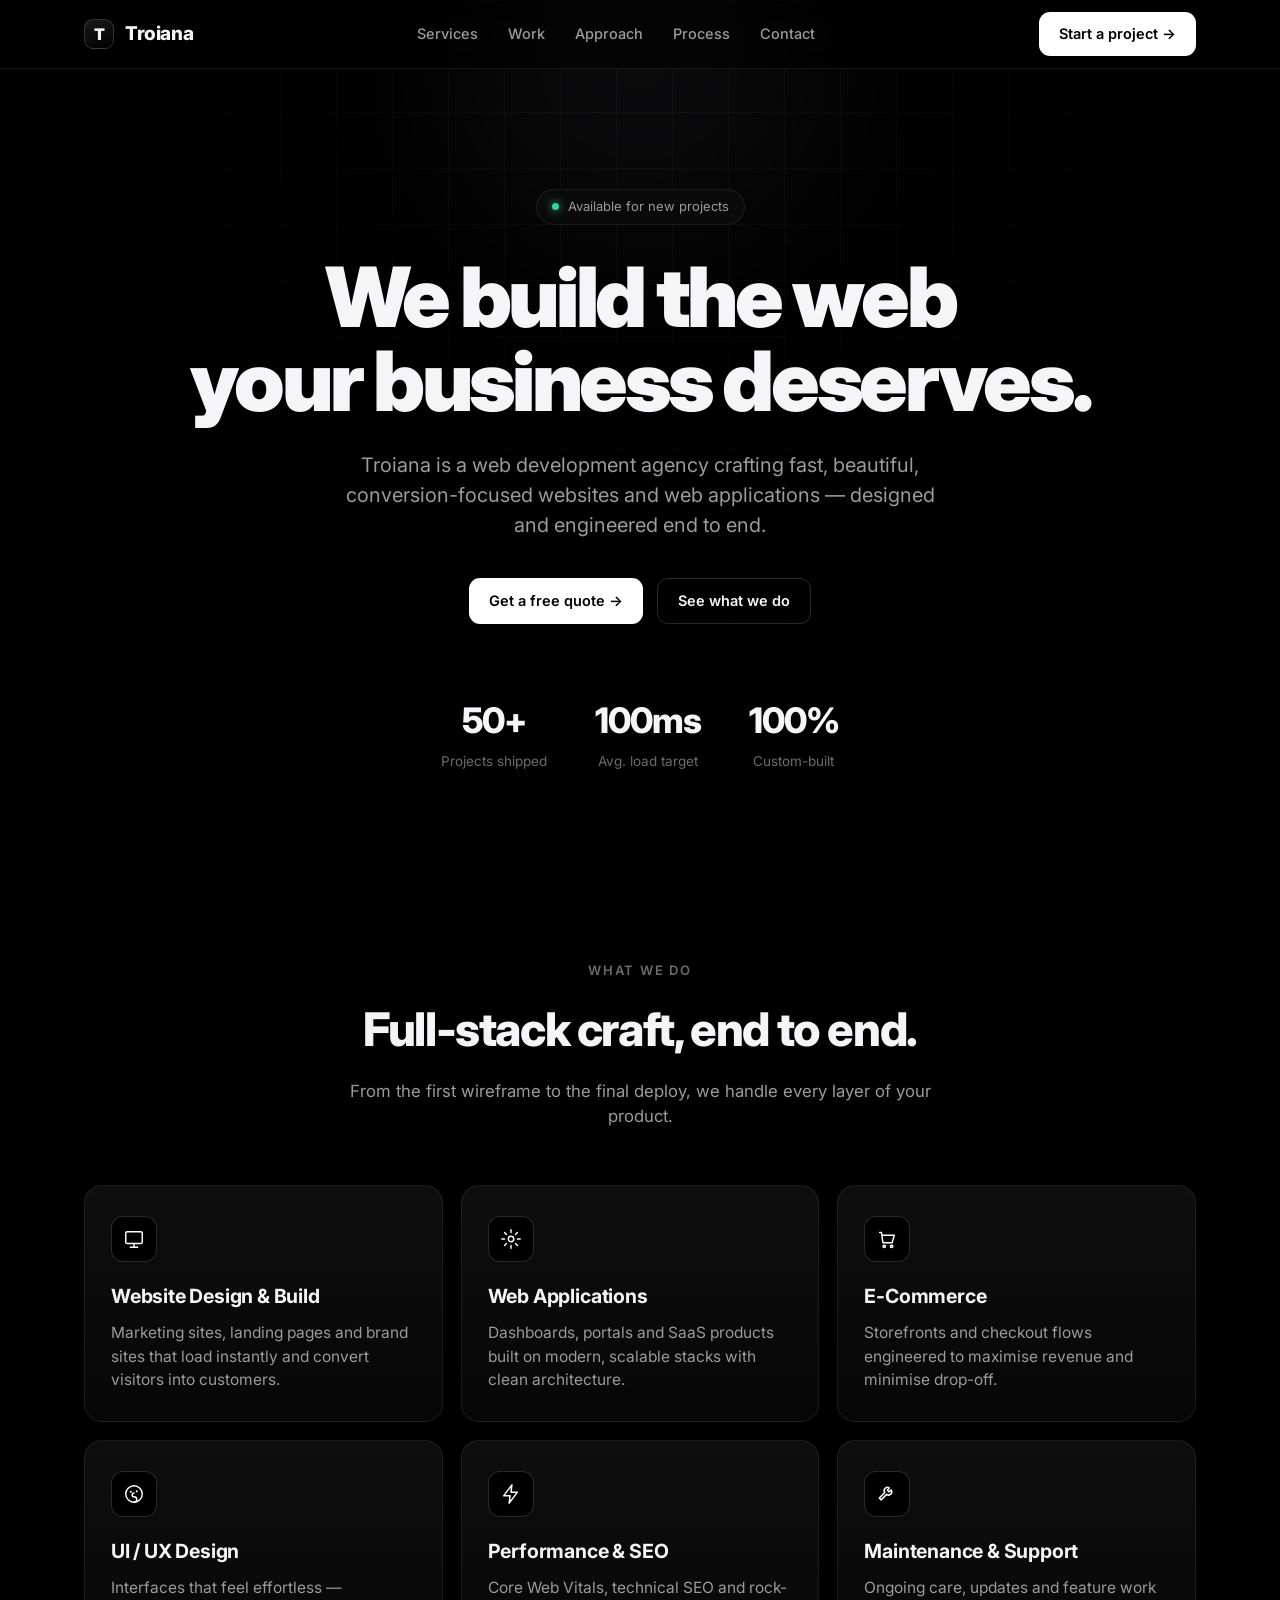
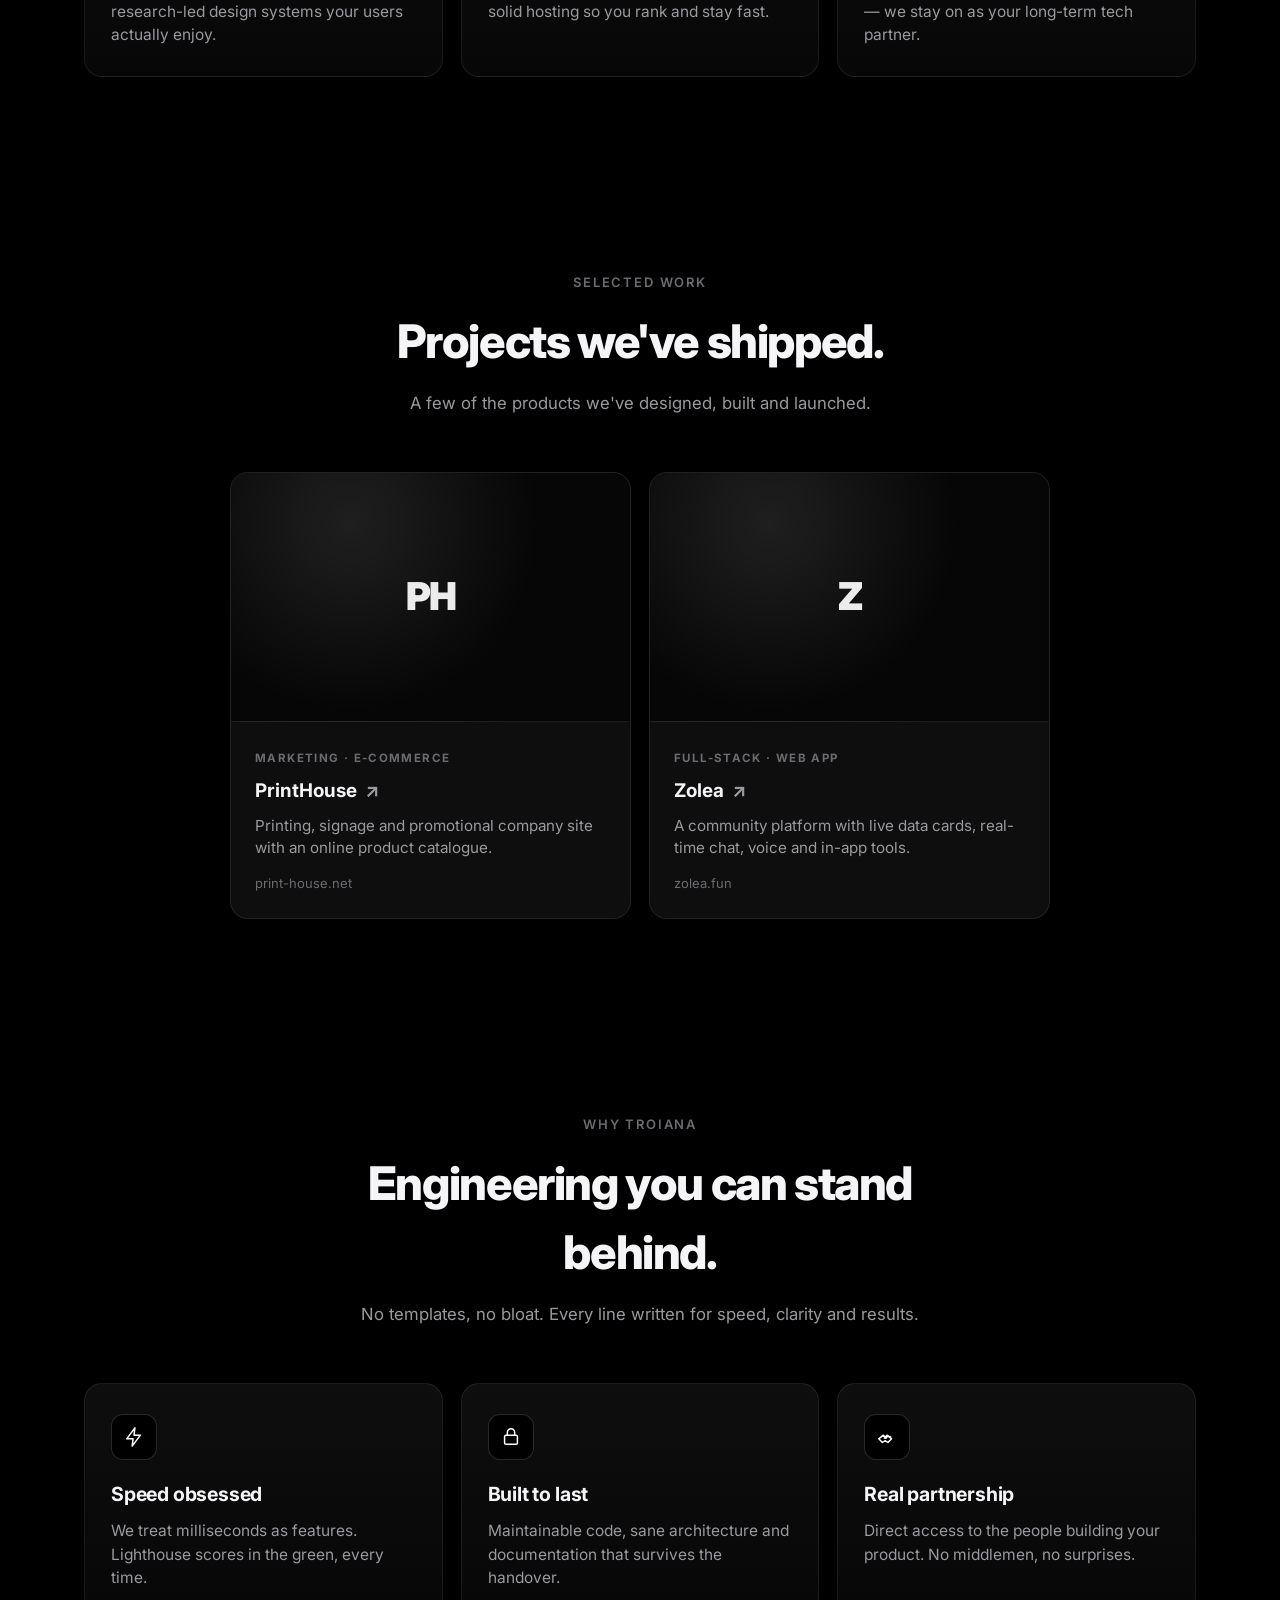
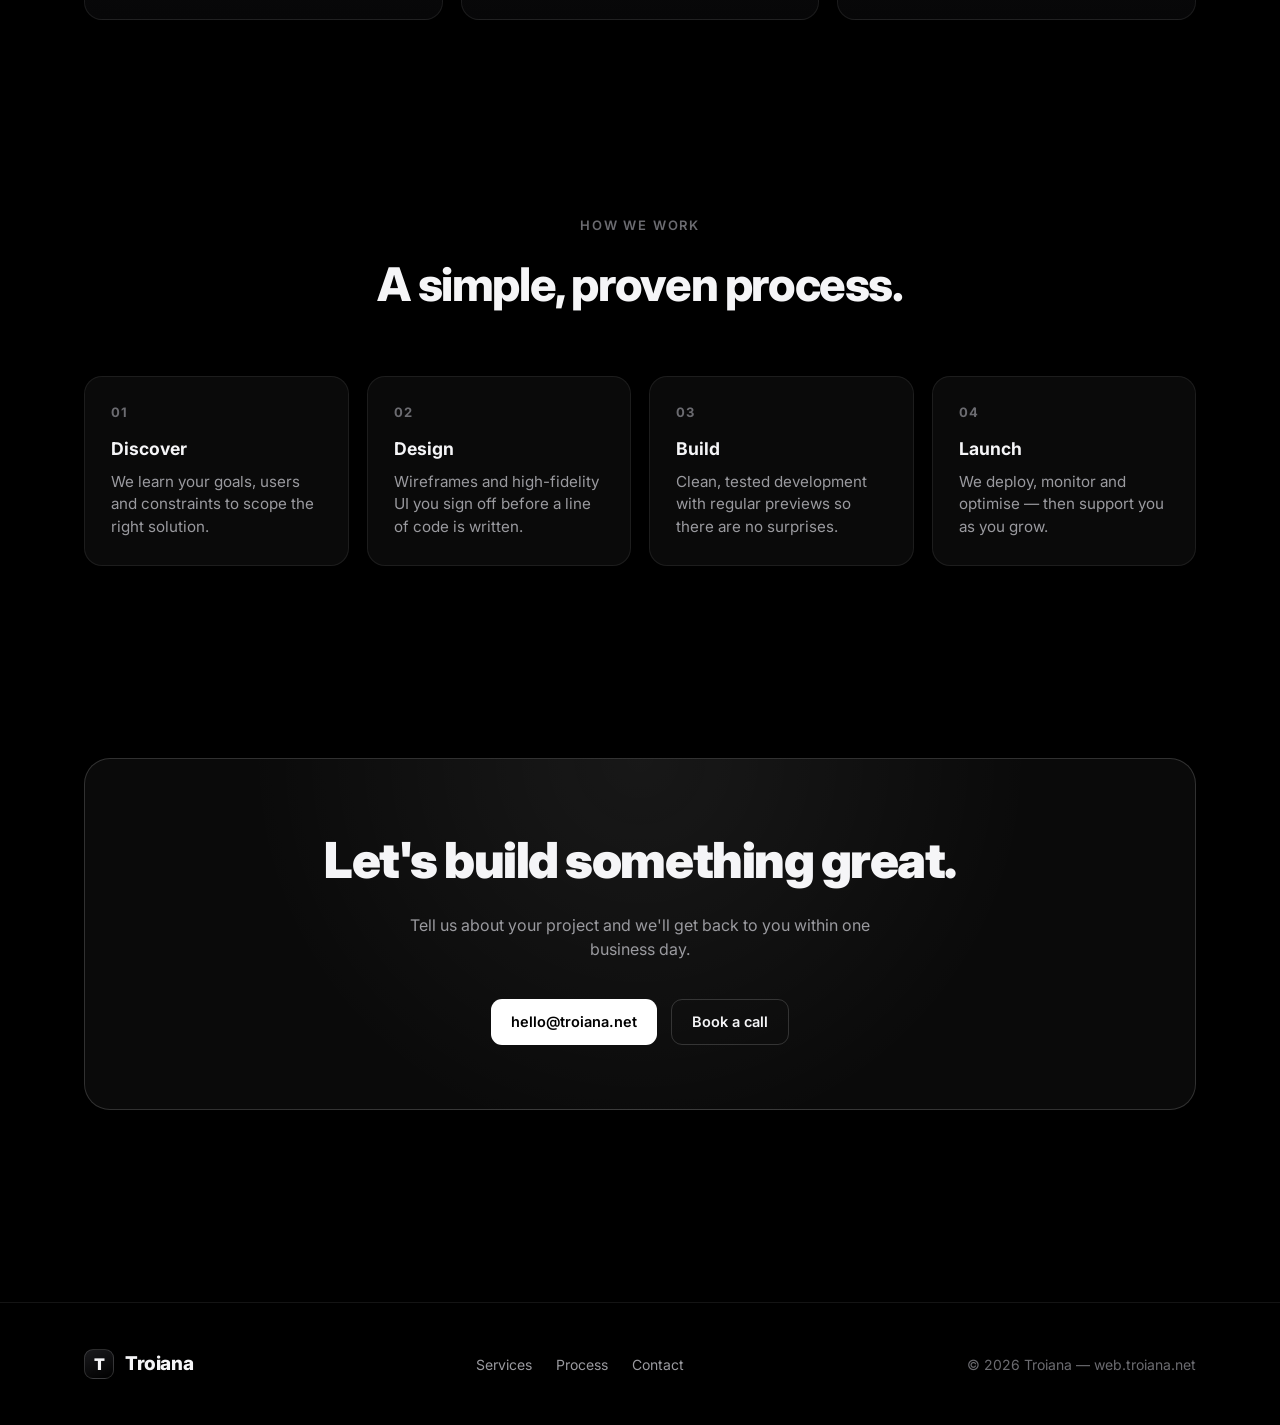
==== index.html @ c08eb29b "Remove Whisper from work; 2-up centered grid Co-Authored-By: Claude Opus 4.8 <noreply@anthropic.com>" ====
<!DOCTYPE html>
<html lang="en">
<head>
<meta charset="UTF-8" />
<meta name="viewport" content="width=device-width, initial-scale=1.0" />
<title>Troiana — Web Development Agency</title>
<meta name="description" content="Troiana is a web development agency building fast, beautiful, conversion-focused websites and web apps." />
<link rel="preconnect" href="https://fonts.googleapis.com" />
<link rel="preconnect" href="https://fonts.gstatic.com" crossorigin />
<link href="https://fonts.googleapis.com/css2?family=Inter:wght@400;500;600;700;800;900&display=swap" rel="stylesheet" />
<style>
  :root{
    --bg:#000000;
    --bg-elev:#0a0a0a;
    --card:#0e0e0f;
    --line:rgba(255,255,255,.08);
    --line-strong:rgba(255,255,255,.16);
    --fg:#f5f5f7;
    --muted:#9a9a9f;
    --muted-2:#6b6b70;
    --accent:#ffffff;
    --glow:rgba(255,255,255,.10);
    --radius:18px;
    --max:1160px;
  }
  *{box-sizing:border-box;margin:0;padding:0}
  html{scroll-behavior:smooth}
  body{
    font-family:'Inter',system-ui,-apple-system,sans-serif;
    background:var(--bg);
    color:var(--fg);
    line-height:1.5;
    -webkit-font-smoothing:antialiased;
    overflow-x:hidden;
  }
  a{color:inherit;text-decoration:none}
  .wrap{max-width:var(--max);margin:0 auto;padding:0 24px}

  /* ambient grid + glow */
  .bgfx{position:fixed;inset:0;z-index:0;pointer-events:none}
  .bgfx::before{
    content:"";position:absolute;inset:0;
    background:
      linear-gradient(var(--line) 1px,transparent 1px) 0 0/56px 56px,
      linear-gradient(90deg,var(--line) 1px,transparent 1px) 0 0/56px 56px;
    -webkit-mask-image:radial-gradient(circle at 50% 0%,#000 0%,transparent 70%);
            mask-image:radial-gradient(circle at 50% 0%,#000 0%,transparent 70%);
    opacity:.5;
  }
  .orb{position:absolute;border-radius:50%;filter:blur(80px);opacity:.5}
  .orb.a{width:560px;height:560px;top:-220px;left:50%;transform:translateX(-50%);
    background:radial-gradient(circle,rgba(120,120,140,.28),transparent 70%)}

  /* nav */
  header.nav{position:sticky;top:0;z-index:50;backdrop-filter:blur(14px);
    background:rgba(0,0,0,.55);border-bottom:1px solid var(--line)}
  .nav-inner{display:flex;align-items:center;justify-content:space-between;height:68px}
  .logo{display:flex;align-items:center;gap:11px;font-weight:800;letter-spacing:-.02em;font-size:19px}
  .logo .mark{width:30px;height:30px;border-radius:9px;border:1px solid var(--line-strong);
    display:grid;place-items:center;background:linear-gradient(160deg,#1a1a1d,#000);
    font-weight:900;font-size:16px}
  nav.links{display:flex;gap:30px}
  nav.links a{color:var(--muted);font-size:14.5px;font-weight:500;transition:color .2s}
  nav.links a:hover{color:var(--fg)}
  .btn{display:inline-flex;align-items:center;gap:8px;font-weight:600;font-size:14.5px;
    padding:11px 20px;border-radius:11px;transition:transform .15s,background .2s,border-color .2s}
  .btn-primary{background:var(--accent);color:#000}
  .btn-primary:hover{transform:translateY(-1px)}
  .btn-ghost{border:1px solid var(--line-strong);color:var(--fg)}
  .btn-ghost:hover{border-color:#fff}
  @media(max-width:760px){nav.links{display:none}}

  section{position:relative;z-index:1}

  /* hero */
  .hero{padding:120px 0 90px;text-align:center}
  .pill{display:inline-flex;align-items:center;gap:9px;font-size:13px;color:var(--muted);
    border:1px solid var(--line);background:var(--bg-elev);padding:7px 15px;border-radius:999px;margin-bottom:30px}
  .pill .dot{width:7px;height:7px;border-radius:50%;background:#34d399;box-shadow:0 0 10px #34d399}
  h1{font-size:clamp(2.6rem,7vw,5.2rem);line-height:1.02;letter-spacing:-.04em;font-weight:900}
  h1 .grad{background:linear-gradient(180deg,#fff 30%,#7a7a80);-webkit-background-clip:text;
    background-clip:text;color:transparent}
  .sub{max-width:620px;margin:26px auto 0;color:var(--muted);font-size:clamp(1.05rem,2.2vw,1.25rem)}
  .cta{display:flex;gap:14px;justify-content:center;margin-top:38px;flex-wrap:wrap}
  .metrics{display:flex;gap:48px;justify-content:center;margin-top:70px;flex-wrap:wrap}
  .metric .n{font-size:2.2rem;font-weight:800;letter-spacing:-.03em}
  .metric .l{color:var(--muted-2);font-size:13.5px;margin-top:4px}

  /* generic section heading */
  .head{text-align:center;max-width:640px;margin:0 auto 56px}
  .eyebrow{color:var(--muted-2);font-weight:600;font-size:13px;letter-spacing:.14em;text-transform:uppercase}
  .head h2{font-size:clamp(2rem,4.5vw,2.9rem);letter-spacing:-.03em;font-weight:800;margin-top:14px}
  .head p{color:var(--muted);margin-top:14px;font-size:1.05rem}
  .pad{padding:96px 0}

  /* services grid */
  .grid{display:grid;grid-template-columns:repeat(3,1fr);gap:18px}
  @media(max-width:900px){.grid{grid-template-columns:1fr 1fr}}
  @media(max-width:620px){.grid{grid-template-columns:1fr}}
  .card{background:linear-gradient(180deg,var(--card),#070708);border:1px solid var(--line);
    border-radius:var(--radius);padding:30px 26px;transition:border-color .25s,transform .25s,background .25s}
  .card:hover{border-color:var(--line-strong);transform:translateY(-4px)}
  .card .ico{width:46px;height:46px;border-radius:12px;display:grid;place-items:center;
    border:1px solid var(--line-strong);background:#000;margin-bottom:20px;color:#fff}
  .card .ico svg{width:22px;height:22px;stroke:currentColor;stroke-width:1.6;fill:none;
    stroke-linecap:round;stroke-linejoin:round}
  .card h3{font-size:1.22rem;font-weight:700;letter-spacing:-.01em}
  .card p{color:var(--muted);margin-top:10px;font-size:.97rem}

  /* work / portfolio */
  .work-grid{display:grid;grid-template-columns:repeat(2,1fr);gap:18px;max-width:820px;margin:0 auto}
  @media(max-width:620px){.work-grid{grid-template-columns:1fr}}
  .proj{display:flex;flex-direction:column;border:1px solid var(--line);border-radius:var(--radius);
    overflow:hidden;background:var(--card);transition:border-color .25s,transform .25s}
  .proj:hover{border-color:var(--line-strong);transform:translateY(-4px)}
  .proj .thumb{aspect-ratio:16/10;display:grid;place-items:center;position:relative;
    background:radial-gradient(circle at 30% 20%,rgba(255,255,255,.10),transparent 55%),#060607;
    border-bottom:1px solid var(--line)}
  .proj .thumb .mono{font-weight:900;font-size:2.4rem;letter-spacing:-.04em;color:#fff;opacity:.92}
  .proj .body{padding:22px 24px 24px}
  .proj .tag{font-size:11.5px;letter-spacing:.12em;text-transform:uppercase;color:var(--muted-2);font-weight:700}
  .proj h3{font-size:1.18rem;font-weight:700;margin-top:9px;display:flex;align-items:center;gap:8px}
  .proj h3 .arrow{transition:transform .2s;color:var(--muted)}
  .proj:hover h3 .arrow{transform:translate(3px,-3px);color:#fff}
  .proj p{color:var(--muted);margin-top:9px;font-size:.95rem}
  .proj .url{margin-top:14px;color:var(--muted-2);font-size:13px}

  /* process */
  .steps{display:grid;grid-template-columns:repeat(4,1fr);gap:18px}
  @media(max-width:900px){.steps{grid-template-columns:1fr 1fr}}
  @media(max-width:520px){.steps{grid-template-columns:1fr}}
  .step{border:1px solid var(--line);border-radius:var(--radius);padding:26px;background:var(--bg-elev)}
  .step .num{font-size:13px;color:var(--muted-2);font-weight:700;letter-spacing:.1em}
  .step h4{margin-top:14px;font-size:1.1rem;font-weight:700}
  .step p{margin-top:8px;color:var(--muted);font-size:.95rem}

  /* cta band */
  .band{border:1px solid var(--line-strong);border-radius:26px;padding:64px 32px;text-align:center;
    background:radial-gradient(circle at 50% 0%,rgba(255,255,255,.06),transparent 60%),var(--bg-elev)}
  .band h2{font-size:clamp(2rem,5vw,3.1rem);letter-spacing:-.03em;font-weight:900}
  .band p{color:var(--muted);margin:16px auto 0;max-width:520px}

  footer{border-top:1px solid var(--line);margin-top:96px;padding:46px 0}
  .foot{display:flex;justify-content:space-between;align-items:center;gap:20px;flex-wrap:wrap}
  .foot .muted{color:var(--muted-2);font-size:14px}
  .foot nav{display:flex;gap:24px}
  .foot nav a{color:var(--muted);font-size:14px;transition:color .2s}
  .foot nav a:hover{color:var(--fg)}

  /* reveal anim */
  .reveal{opacity:0;transform:translateY(22px);transition:opacity .7s ease,transform .7s ease}
  .reveal.in{opacity:1;transform:none}
</style>
</head>
<body>
<div class="bgfx"><div class="orb a"></div></div>

<header class="nav">
  <div class="wrap nav-inner">
    <a class="logo" href="#"><span class="mark">T</span> Troiana</a>
    <nav class="links">
      <a href="#services">Services</a>
      <a href="#work">Work</a>
      <a href="#why">Approach</a>
      <a href="#process">Process</a>
      <a href="#contact">Contact</a>
    </nav>
    <a class="btn btn-primary" href="#contact">Start a project →</a>
  </div>
</header>

<main>
  <!-- HERO -->
  <section class="hero">
    <div class="wrap">
      <span class="pill"><span class="dot"></span> Available for new projects</span>
      <h1 class="grad">We build the web<br/>your business deserves.</h1>
      <p class="sub">Troiana is a web development agency crafting fast, beautiful, conversion-focused websites and web applications — designed and engineered end to end.</p>
      <div class="cta">
        <a class="btn btn-primary" href="#contact">Get a free quote →</a>
        <a class="btn btn-ghost" href="#services">See what we do</a>
      </div>
      <div class="metrics">
        <div class="metric reveal"><div class="n">50+</div><div class="l">Projects shipped</div></div>
        <div class="metric reveal"><div class="n">100ms</div><div class="l">Avg. load target</div></div>
        <div class="metric reveal"><div class="n">100%</div><div class="l">Custom-built</div></div>
      </div>
    </div>
  </section>

  <!-- SERVICES -->
  <section id="services" class="pad">
    <div class="wrap">
      <div class="head reveal">
        <span class="eyebrow">What we do</span>
        <h2>Full-stack craft, end to end.</h2>
        <p>From the first wireframe to the final deploy, we handle every layer of your product.</p>
      </div>
      <div class="grid">
        <div class="card reveal"><div class="ico"><svg viewBox="0 0 24 24"><rect x="3" y="4" width="18" height="13" rx="1.5"/><path d="M8 21h8M12 17v4"/></svg></div><h3>Website Design &amp; Build</h3><p>Marketing sites, landing pages and brand sites that load instantly and convert visitors into customers.</p></div>
        <div class="card reveal"><div class="ico"><svg viewBox="0 0 24 24"><circle cx="12" cy="12" r="3"/><path d="M12 2v3M12 19v3M2 12h3M19 12h3M5 5l2 2M17 17l2 2M19 5l-2 2M7 17l-2 2"/></svg></div><h3>Web Applications</h3><p>Dashboards, portals and SaaS products built on modern, scalable stacks with clean architecture.</p></div>
        <div class="card reveal"><div class="ico"><svg viewBox="0 0 24 24"><path d="M4 5h2l1.5 11h10L20 8H7"/><circle cx="9" cy="20" r="1.3"/><circle cx="17" cy="20" r="1.3"/></svg></div><h3>E-Commerce</h3><p>Storefronts and checkout flows engineered to maximise revenue and minimise drop-off.</p></div>
        <div class="card reveal"><div class="ico"><svg viewBox="0 0 24 24"><circle cx="12" cy="12" r="9"/><circle cx="8.5" cy="9.5" r="1.1" fill="currentColor" stroke="none"/><circle cx="15" cy="9" r="1.1" fill="currentColor" stroke="none"/><path d="M12 21a3 3 0 0 0 0-6 2 2 0 0 1 0-4"/></svg></div><h3>UI / UX Design</h3><p>Interfaces that feel effortless — research-led design systems your users actually enjoy.</p></div>
        <div class="card reveal"><div class="ico"><svg viewBox="0 0 24 24"><path d="M13 2 4 14h7l-1 8 9-12h-7z"/></svg></div><h3>Performance &amp; SEO</h3><p>Core Web Vitals, technical SEO and rock-solid hosting so you rank and stay fast.</p></div>
        <div class="card reveal"><div class="ico"><svg viewBox="0 0 24 24"><path d="M14.5 5.5a3.5 3.5 0 0 0-4.9 4.9l-6 6 2 2 6-6a3.5 3.5 0 0 0 4.9-4.9l-2.2 2.2-2-2z"/></svg></div><h3>Maintenance &amp; Support</h3><p>Ongoing care, updates and feature work — we stay on as your long-term tech partner.</p></div>
      </div>
    </div>
  </section>

  <!-- WORK -->
  <section id="work" class="pad">
    <div class="wrap">
      <div class="head reveal">
        <span class="eyebrow">Selected work</span>
        <h2>Projects we've shipped.</h2>
        <p>A few of the products we've designed, built and launched.</p>
      </div>
      <div class="work-grid">
        <a class="proj reveal" href="https://print-house.net" target="_blank" rel="noopener">
          <div class="thumb"><span class="mono">PH</span></div>
          <div class="body">
            <span class="tag">Marketing · E-commerce</span>
            <h3>PrintHouse <span class="arrow">↗</span></h3>
            <p>Printing, signage and promotional company site with an online product catalogue.</p>
            <div class="url">print-house.net</div>
          </div>
        </a>
        <a class="proj reveal" href="https://zolea.fun" target="_blank" rel="noopener">
          <div class="thumb"><span class="mono">Z</span></div>
          <div class="body">
            <span class="tag">Full-stack · Web app</span>
            <h3>Zolea <span class="arrow">↗</span></h3>
            <p>A community platform with live data cards, real-time chat, voice and in-app tools.</p>
            <div class="url">zolea.fun</div>
          </div>
        </a>
      </div>
    </div>
  </section>

  <!-- APPROACH -->
  <section id="why" class="pad">
    <div class="wrap">
      <div class="head reveal">
        <span class="eyebrow">Why Troiana</span>
        <h2>Engineering you can stand behind.</h2>
        <p>No templates, no bloat. Every line written for speed, clarity and results.</p>
      </div>
      <div class="grid">
        <div class="card reveal"><div class="ico"><svg viewBox="0 0 24 24"><path d="M13 2 4 14h7l-1 8 9-12h-7z"/></svg></div><h3>Speed obsessed</h3><p>We treat milliseconds as features. Lighthouse scores in the green, every time.</p></div>
        <div class="card reveal"><div class="ico"><svg viewBox="0 0 24 24"><rect x="5" y="10" width="14" height="10" rx="1.5"/><path d="M8 10V7a4 4 0 0 1 8 0v3"/></svg></div><h3>Built to last</h3><p>Maintainable code, sane architecture and documentation that survives the handover.</p></div>
        <div class="card reveal"><div class="ico"><svg viewBox="0 0 24 24"><path d="M11 13 8 10l-5 4 4 4 3-2 3 2 4-4-5-4-3 3z"/><path d="M11 13l2-2 3 1"/></svg></div><h3>Real partnership</h3><p>Direct access to the people building your product. No middlemen, no surprises.</p></div>
      </div>
    </div>
  </section>

  <!-- PROCESS -->
  <section id="process" class="pad">
    <div class="wrap">
      <div class="head reveal">
        <span class="eyebrow">How we work</span>
        <h2>A simple, proven process.</h2>
      </div>
      <div class="steps">
        <div class="step reveal"><div class="num">01</div><h4>Discover</h4><p>We learn your goals, users and constraints to scope the right solution.</p></div>
        <div class="step reveal"><div class="num">02</div><h4>Design</h4><p>Wireframes and high-fidelity UI you sign off before a line of code is written.</p></div>
        <div class="step reveal"><div class="num">03</div><h4>Build</h4><p>Clean, tested development with regular previews so there are no surprises.</p></div>
        <div class="step reveal"><div class="num">04</div><h4>Launch</h4><p>We deploy, monitor and optimise — then support you as you grow.</p></div>
      </div>
    </div>
  </section>

  <!-- CONTACT / CTA -->
  <section id="contact" class="pad">
    <div class="wrap">
      <div class="band reveal">
        <h2>Let's build something great.</h2>
        <p>Tell us about your project and we'll get back to you within one business day.</p>
        <div class="cta">
          <a class="btn btn-primary" href="mailto:hello@troiana.net">hello@troiana.net</a>
          <a class="btn btn-ghost" href="#">Book a call</a>
        </div>
      </div>
    </div>
  </section>
</main>

<footer>
  <div class="wrap foot">
    <a class="logo" href="#"><span class="mark">T</span> Troiana</a>
    <nav>
      <a href="#services">Services</a>
      <a href="#process">Process</a>
      <a href="mailto:hello@troiana.net">Contact</a>
    </nav>
    <span class="muted">© <span id="yr"></span> Troiana — web.troiana.net</span>
  </div>
</footer>

<script>
  document.getElementById('yr').textContent = new Date().getFullYear();
  const io = new IntersectionObserver((entries)=>{
    entries.forEach(e=>{ if(e.isIntersecting){ e.target.classList.add('in'); io.unobserve(e.target);} });
  },{threshold:.14});
  document.querySelectorAll('.reveal').forEach((el,i)=>{
    el.style.transitionDelay = (i%6)*60 + 'ms';
    io.observe(el);
  });
</script>
</body>
</html>
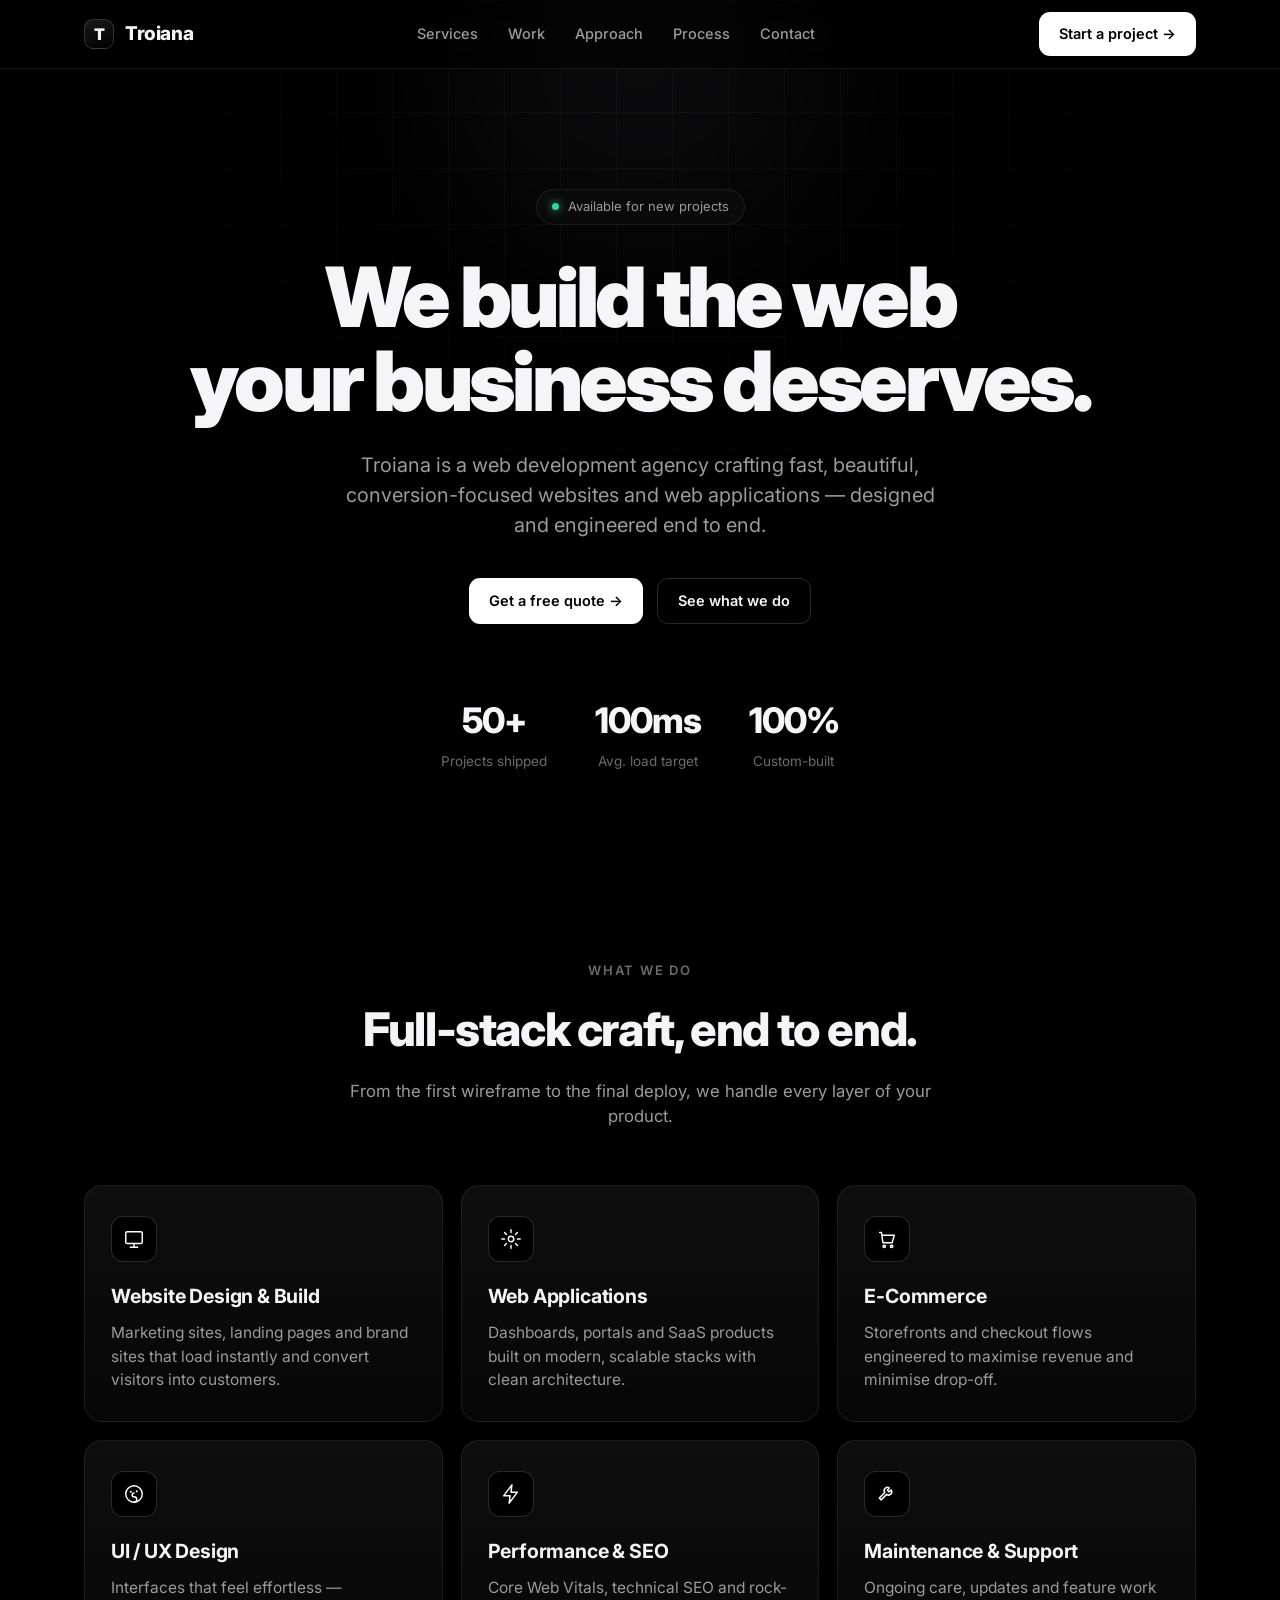
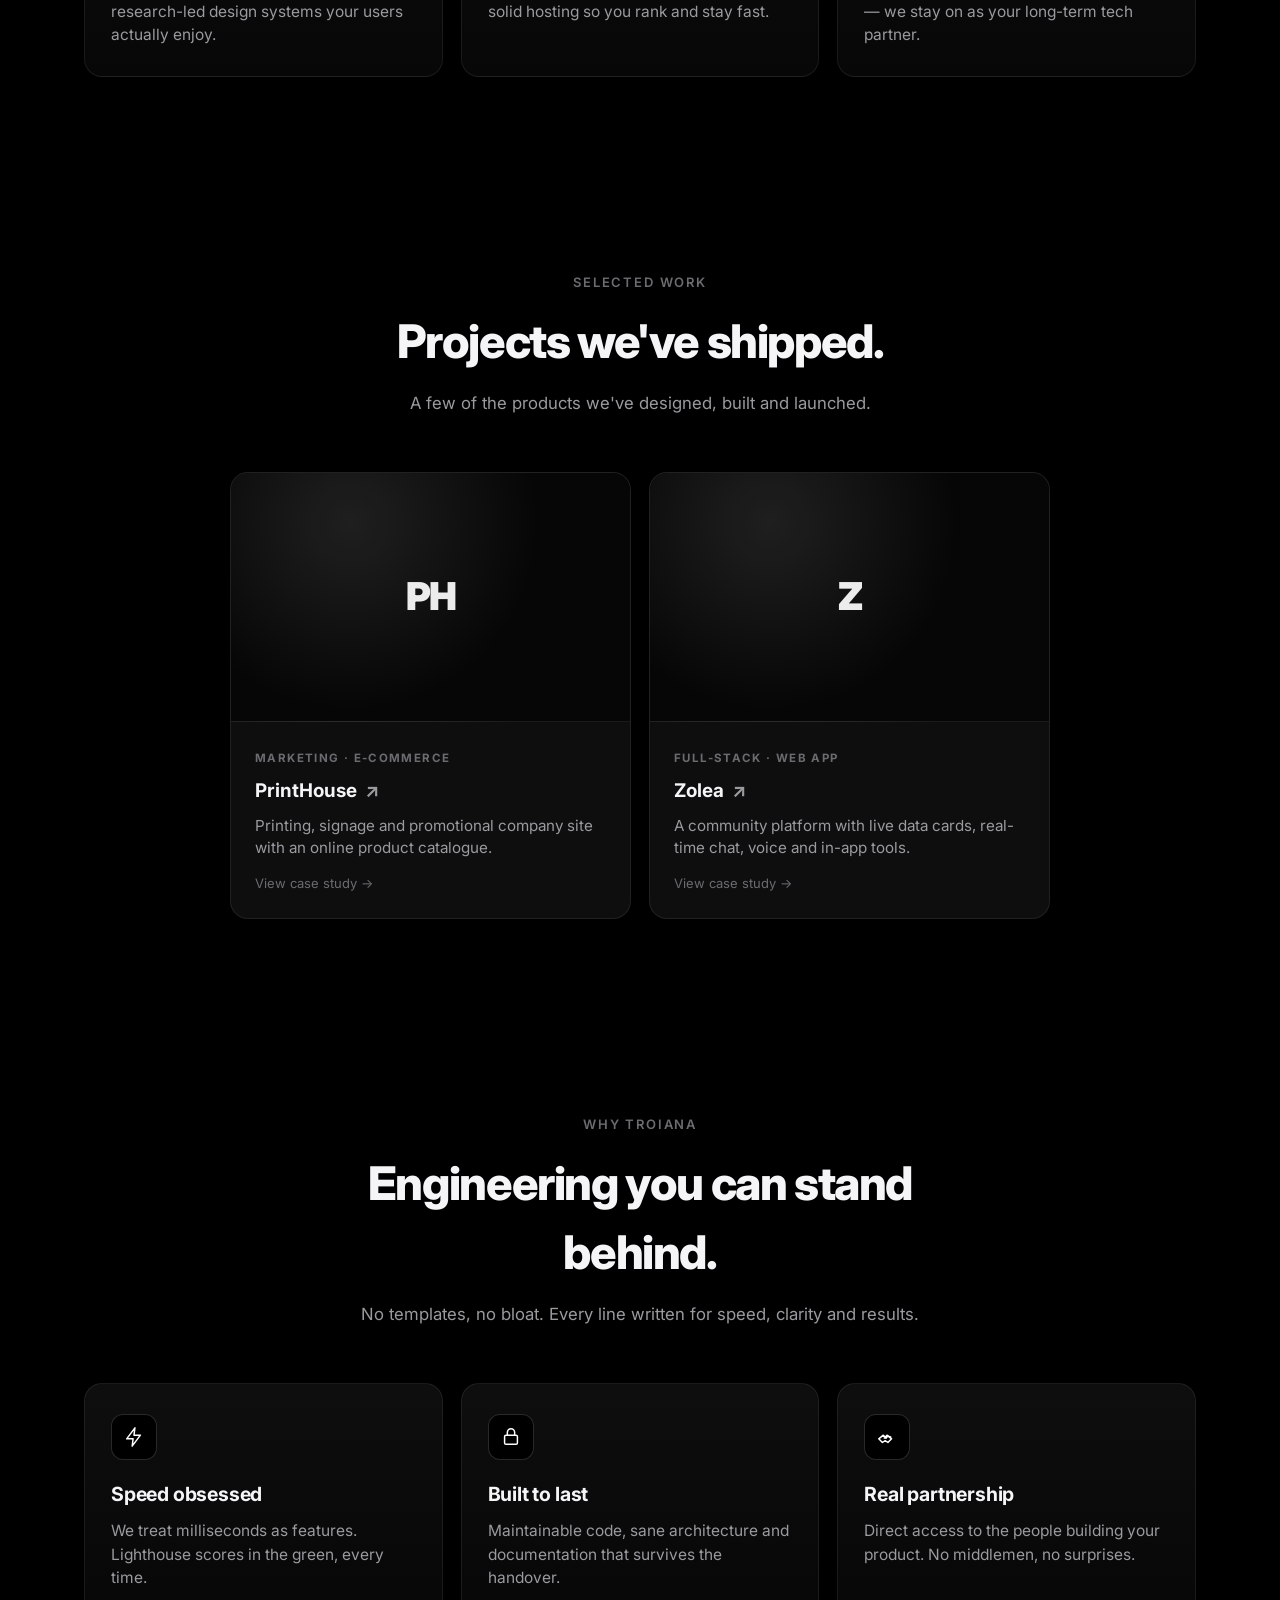
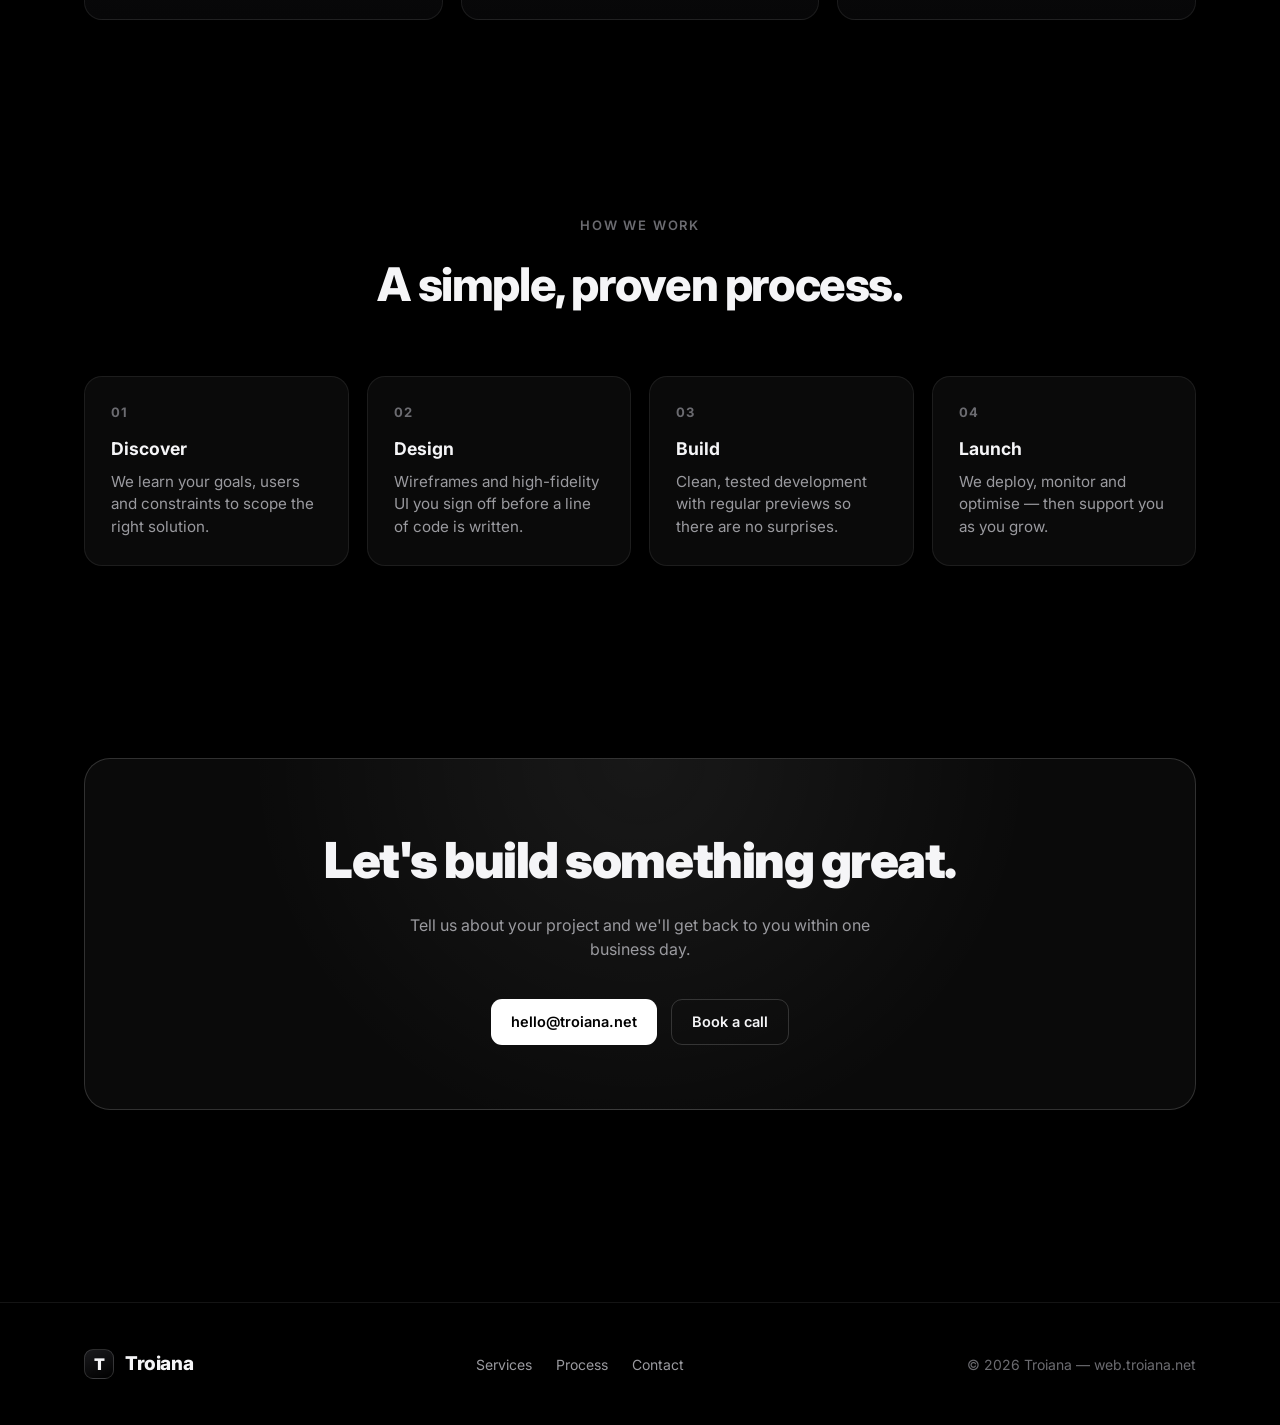
==== commit 4cfb39f8: "Add PrintHouse & Zolea case study pages with screenshots - New case.css shared stylesheet - printhou" ====
--- a/index.html
+++ b/index.html
@@ -216,22 +216,22 @@
         <p>A few of the products we've designed, built and launched.</p>
       </div>
       <div class="work-grid">
-        <a class="proj reveal" href="https://print-house.net" target="_blank" rel="noopener">
+        <a class="proj reveal" href="printhouse.html">
           <div class="thumb"><span class="mono">PH</span></div>
           <div class="body">
             <span class="tag">Marketing · E-commerce</span>
             <h3>PrintHouse <span class="arrow">↗</span></h3>
             <p>Printing, signage and promotional company site with an online product catalogue.</p>
-            <div class="url">print-house.net</div>
+            <div class="url">View case study →</div>
           </div>
         </a>
-        <a class="proj reveal" href="https://zolea.fun" target="_blank" rel="noopener">
+        <a class="proj reveal" href="zolea.html">
           <div class="thumb"><span class="mono">Z</span></div>
           <div class="body">
             <span class="tag">Full-stack · Web app</span>
             <h3>Zolea <span class="arrow">↗</span></h3>
             <p>A community platform with live data cards, real-time chat, voice and in-app tools.</p>
-            <div class="url">zolea.fun</div>
+            <div class="url">View case study →</div>
           </div>
         </a>
       </div>
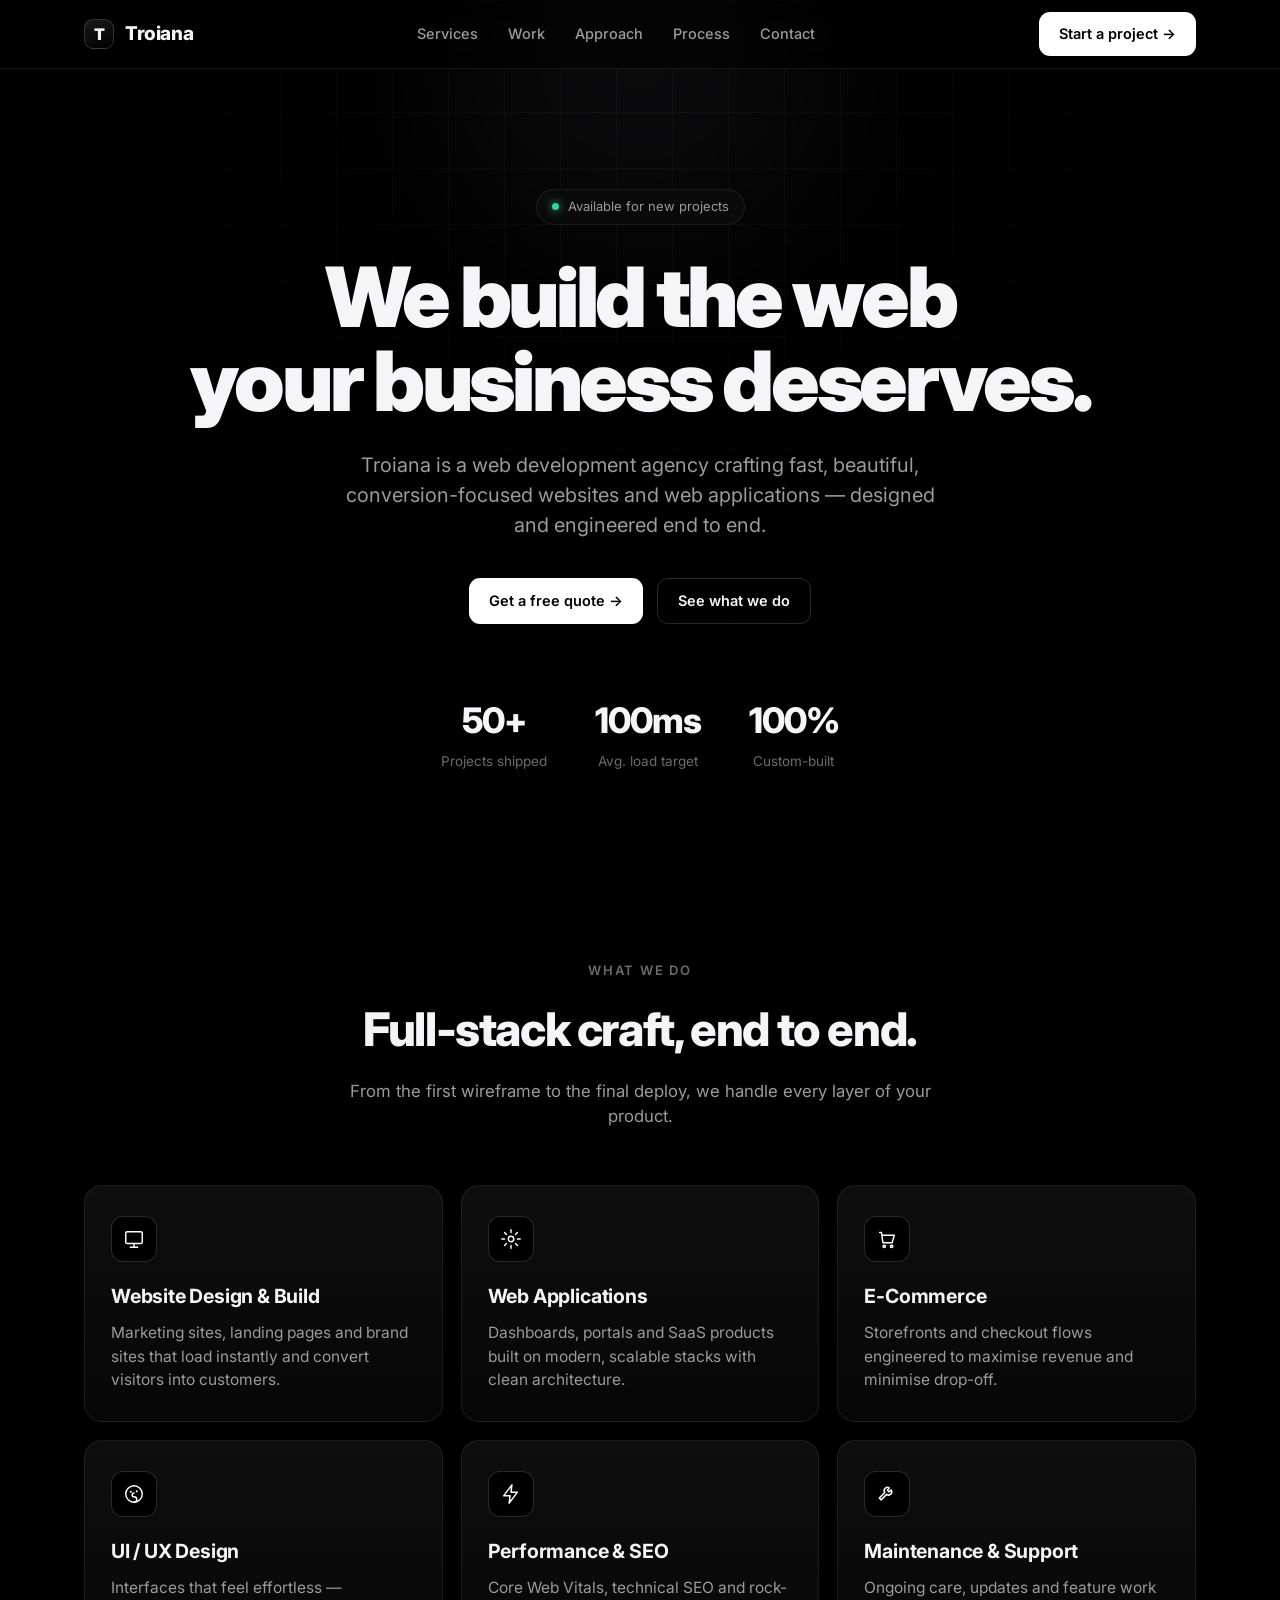
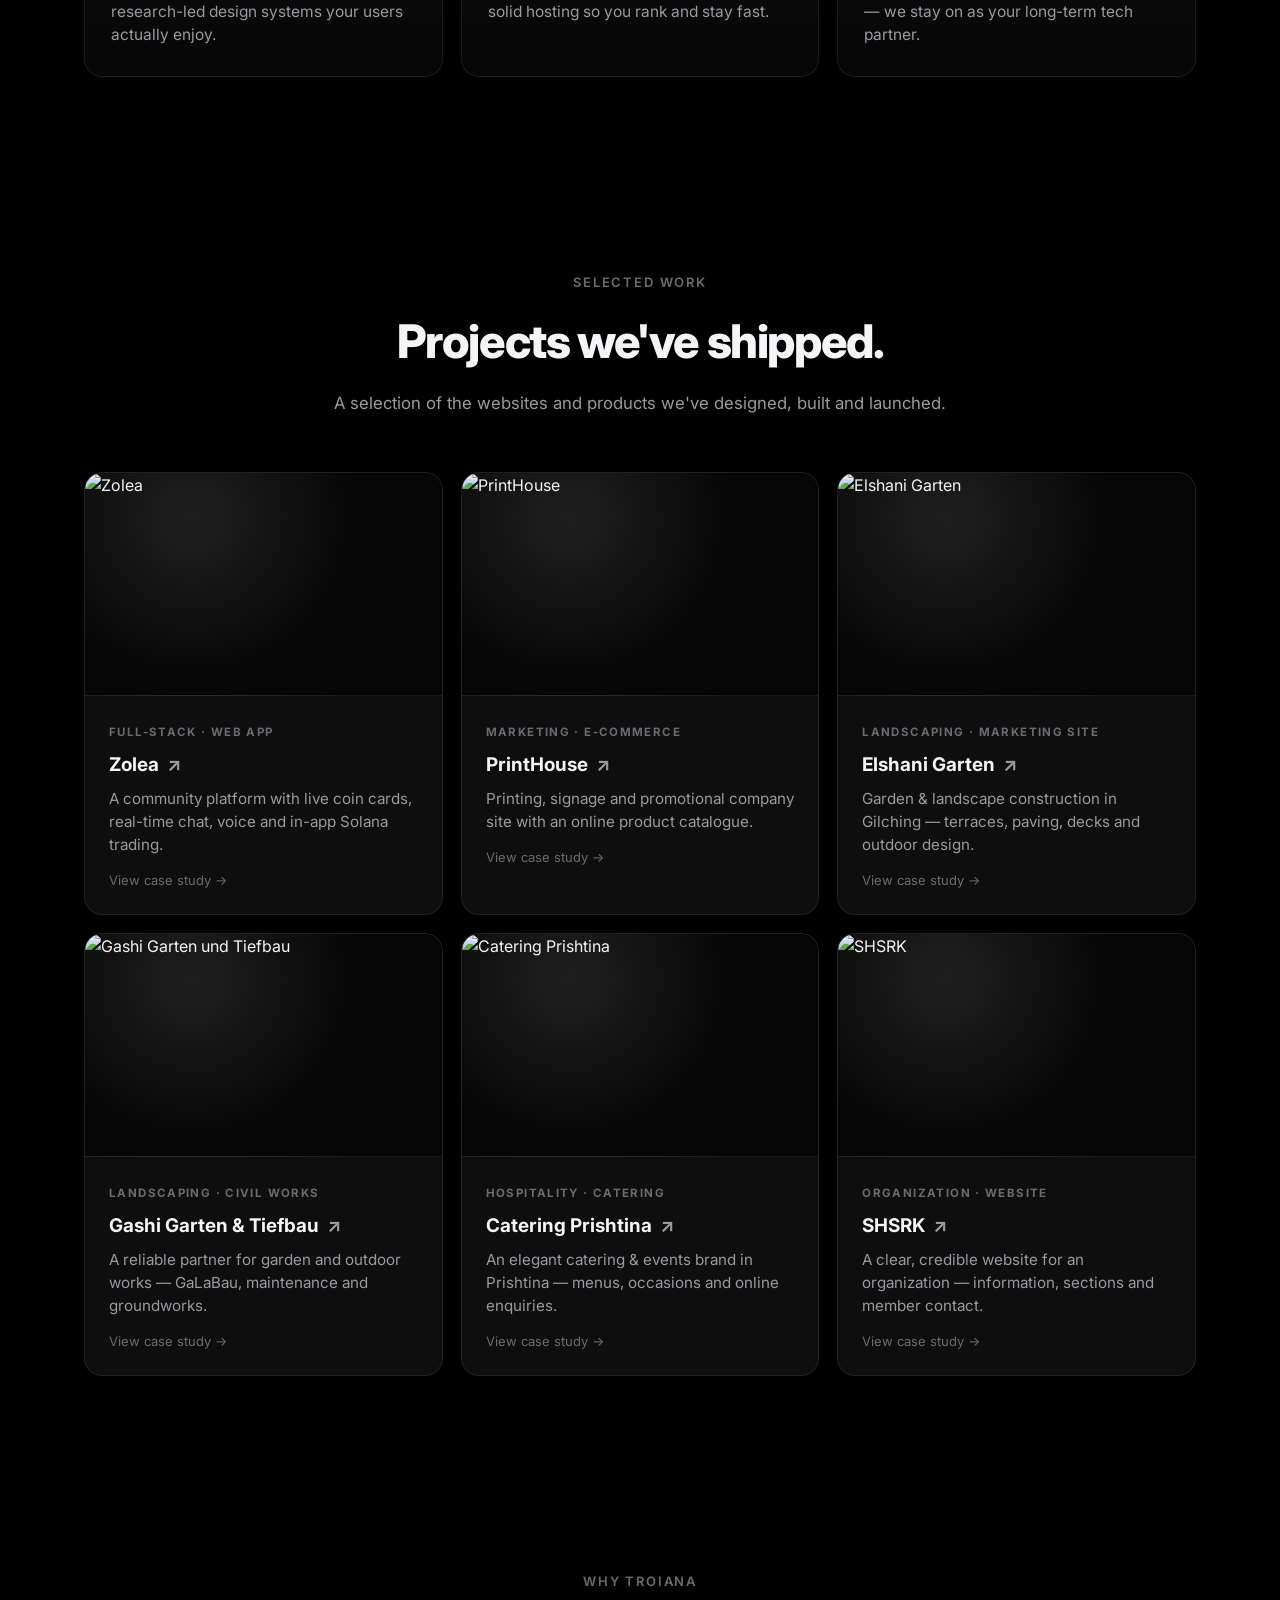
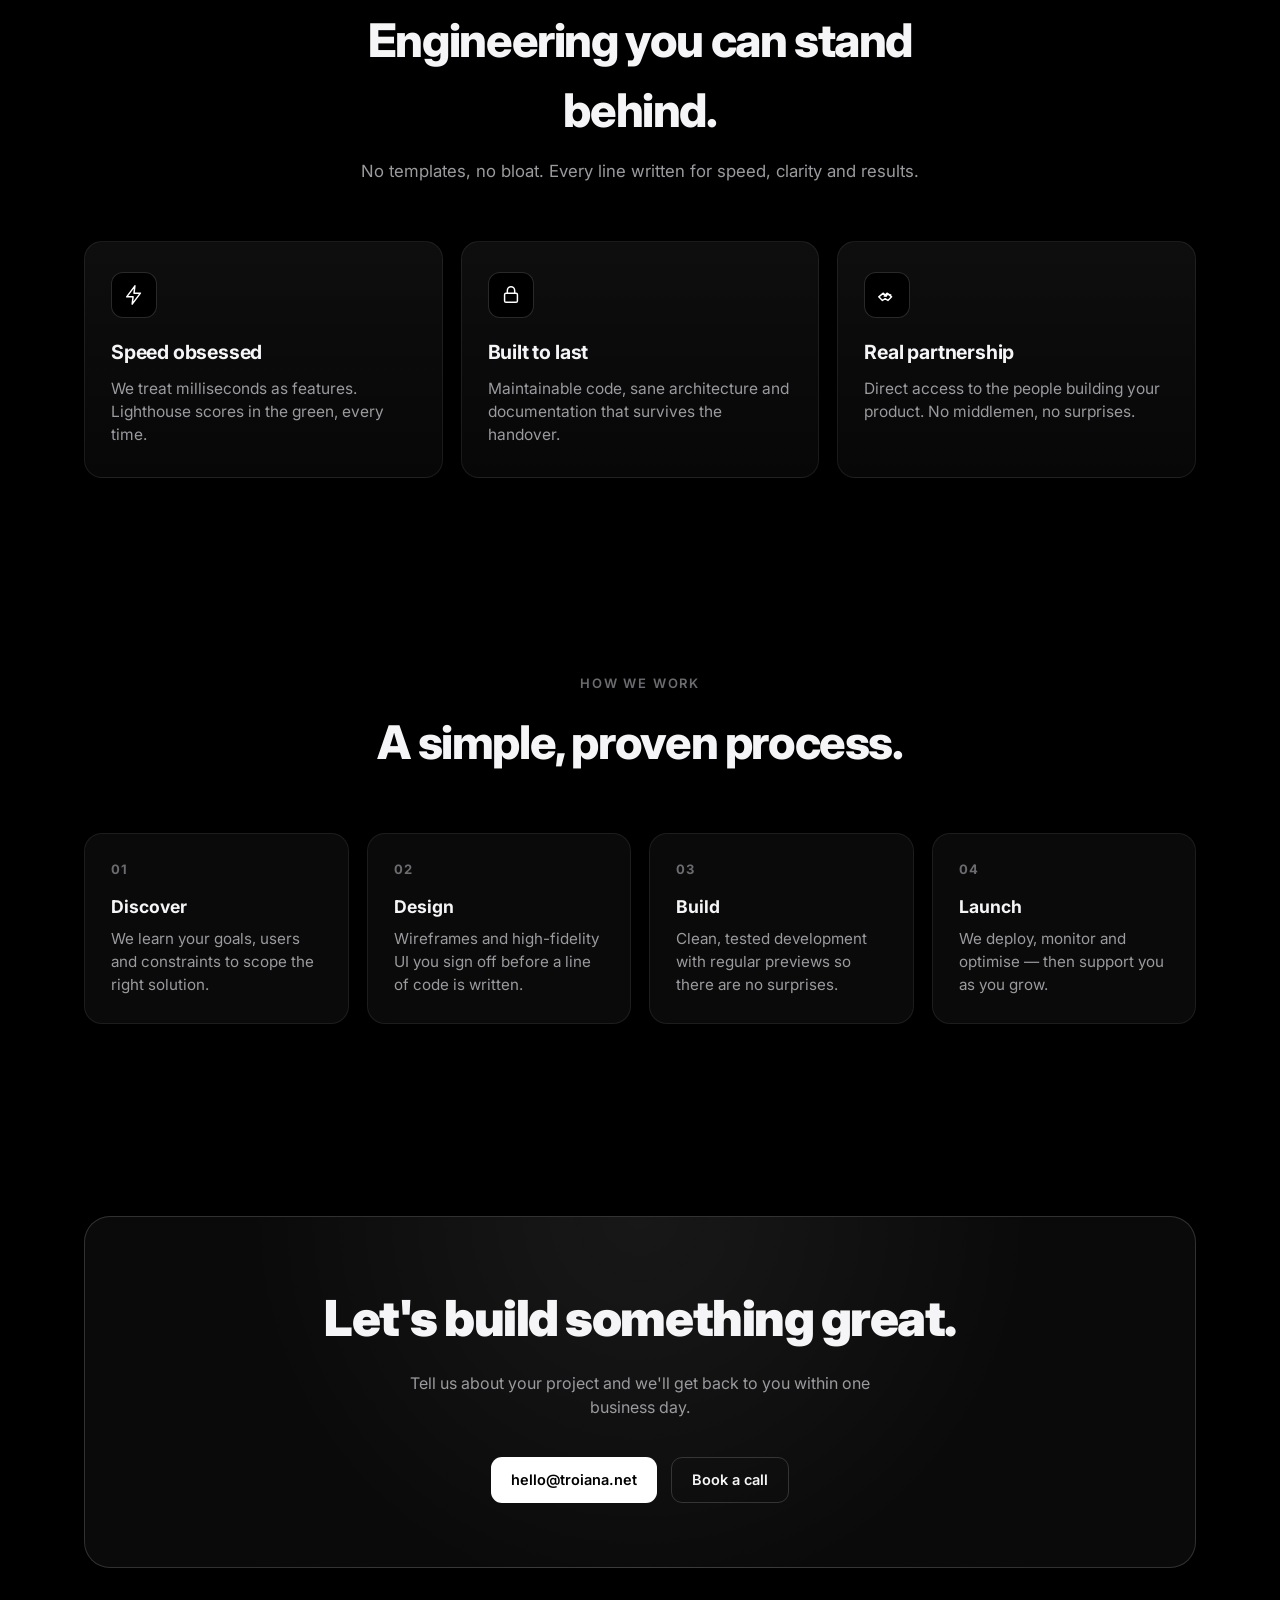
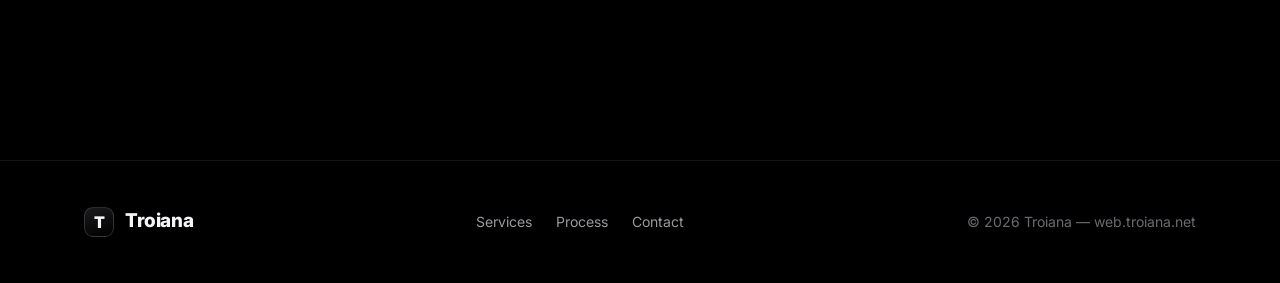
==== commit b886fb04: "Add 4 projects + screenshot thumbnails on homepage - Homepage Work grid now 3-up with live screensho" ====
--- a/index.html
+++ b/index.html
@@ -108,15 +108,18 @@
   .card p{color:var(--muted);margin-top:10px;font-size:.97rem}
 
   /* work / portfolio */
-  .work-grid{display:grid;grid-template-columns:repeat(2,1fr);gap:18px;max-width:820px;margin:0 auto}
+  .work-grid{display:grid;grid-template-columns:repeat(3,1fr);gap:18px}
+  @media(max-width:900px){.work-grid{grid-template-columns:1fr 1fr}}
   @media(max-width:620px){.work-grid{grid-template-columns:1fr}}
   .proj{display:flex;flex-direction:column;border:1px solid var(--line);border-radius:var(--radius);
     overflow:hidden;background:var(--card);transition:border-color .25s,transform .25s}
   .proj:hover{border-color:var(--line-strong);transform:translateY(-4px)}
-  .proj .thumb{aspect-ratio:16/10;display:grid;place-items:center;position:relative;
+  .proj .thumb{aspect-ratio:16/10;position:relative;overflow:hidden;
     background:radial-gradient(circle at 30% 20%,rgba(255,255,255,.10),transparent 55%),#060607;
     border-bottom:1px solid var(--line)}
-  .proj .thumb .mono{font-weight:900;font-size:2.4rem;letter-spacing:-.04em;color:#fff;opacity:.92}
+  .proj .thumb img{width:100%;height:100%;object-fit:cover;object-position:top;display:block;
+    transition:transform .4s ease}
+  .proj:hover .thumb img{transform:scale(1.04)}
   .proj .body{padding:22px 24px 24px}
   .proj .tag{font-size:11.5px;letter-spacing:.12em;text-transform:uppercase;color:var(--muted-2);font-weight:700}
   .proj h3{font-size:1.18rem;font-weight:700;margin-top:9px;display:flex;align-items:center;gap:8px}
@@ -213,11 +216,20 @@
       <div class="head reveal">
         <span class="eyebrow">Selected work</span>
         <h2>Projects we've shipped.</h2>
-        <p>A few of the products we've designed, built and launched.</p>
+        <p>A selection of the websites and products we've designed, built and launched.</p>
       </div>
       <div class="work-grid">
+        <a class="proj reveal" href="zolea.html">
+          <div class="thumb"><img loading="lazy" src="https://image.thum.io/get/width/720/crop/450/noanimate/https://zolea.fun" alt="Zolea" /></div>
+          <div class="body">
+            <span class="tag">Full-stack · Web app</span>
+            <h3>Zolea <span class="arrow">↗</span></h3>
+            <p>A community platform with live coin cards, real-time chat, voice and in-app Solana trading.</p>
+            <div class="url">View case study →</div>
+          </div>
+        </a>
         <a class="proj reveal" href="printhouse.html">
-          <div class="thumb"><span class="mono">PH</span></div>
+          <div class="thumb"><img loading="lazy" src="https://image.thum.io/get/width/720/crop/450/noanimate/https://print-house.net" alt="PrintHouse" /></div>
           <div class="body">
             <span class="tag">Marketing · E-commerce</span>
             <h3>PrintHouse <span class="arrow">↗</span></h3>
@@ -225,12 +237,39 @@
             <div class="url">View case study →</div>
           </div>
         </a>
-        <a class="proj reveal" href="zolea.html">
-          <div class="thumb"><span class="mono">Z</span></div>
-          <div class="body">
-            <span class="tag">Full-stack · Web app</span>
-            <h3>Zolea <span class="arrow">↗</span></h3>
-            <p>A community platform with live data cards, real-time chat, voice and in-app tools.</p>
+        <a class="proj reveal" href="elshani.html">
+          <div class="thumb"><img loading="lazy" src="https://image.thum.io/get/width/720/crop/450/noanimate/https://elshani-garten.de" alt="Elshani Garten" /></div>
+          <div class="body">
+            <span class="tag">Landscaping · Marketing site</span>
+            <h3>Elshani Garten <span class="arrow">↗</span></h3>
+            <p>Garden &amp; landscape construction in Gilching — terraces, paving, decks and outdoor design.</p>
+            <div class="url">View case study →</div>
+          </div>
+        </a>
+        <a class="proj reveal" href="gashi.html">
+          <div class="thumb"><img loading="lazy" src="https://image.thum.io/get/width/720/crop/450/noanimate/https://egashi-galabau.de" alt="Gashi Garten und Tiefbau" /></div>
+          <div class="body">
+            <span class="tag">Landscaping · Civil works</span>
+            <h3>Gashi Garten &amp; Tiefbau <span class="arrow">↗</span></h3>
+            <p>A reliable partner for garden and outdoor works — GaLaBau, maintenance and groundworks.</p>
+            <div class="url">View case study →</div>
+          </div>
+        </a>
+        <a class="proj reveal" href="catering.html">
+          <div class="thumb"><img loading="lazy" src="https://image.thum.io/get/width/720/crop/450/noanimate/https://catering-prishtina.com" alt="Catering Prishtina" /></div>
+          <div class="body">
+            <span class="tag">Hospitality · Catering</span>
+            <h3>Catering Prishtina <span class="arrow">↗</span></h3>
+            <p>An elegant catering &amp; events brand in Prishtina — menus, occasions and online enquiries.</p>
+            <div class="url">View case study →</div>
+          </div>
+        </a>
+        <a class="proj reveal" href="shsrk.html">
+          <div class="thumb"><img loading="lazy" src="https://image.thum.io/get/width/720/crop/450/noanimate/https://shsrk.org" alt="SHSRK" /></div>
+          <div class="body">
+            <span class="tag">Organization · Website</span>
+            <h3>SHSRK <span class="arrow">↗</span></h3>
+            <p>A clear, credible website for an organization — information, sections and member contact.</p>
             <div class="url">View case study →</div>
           </div>
         </a>
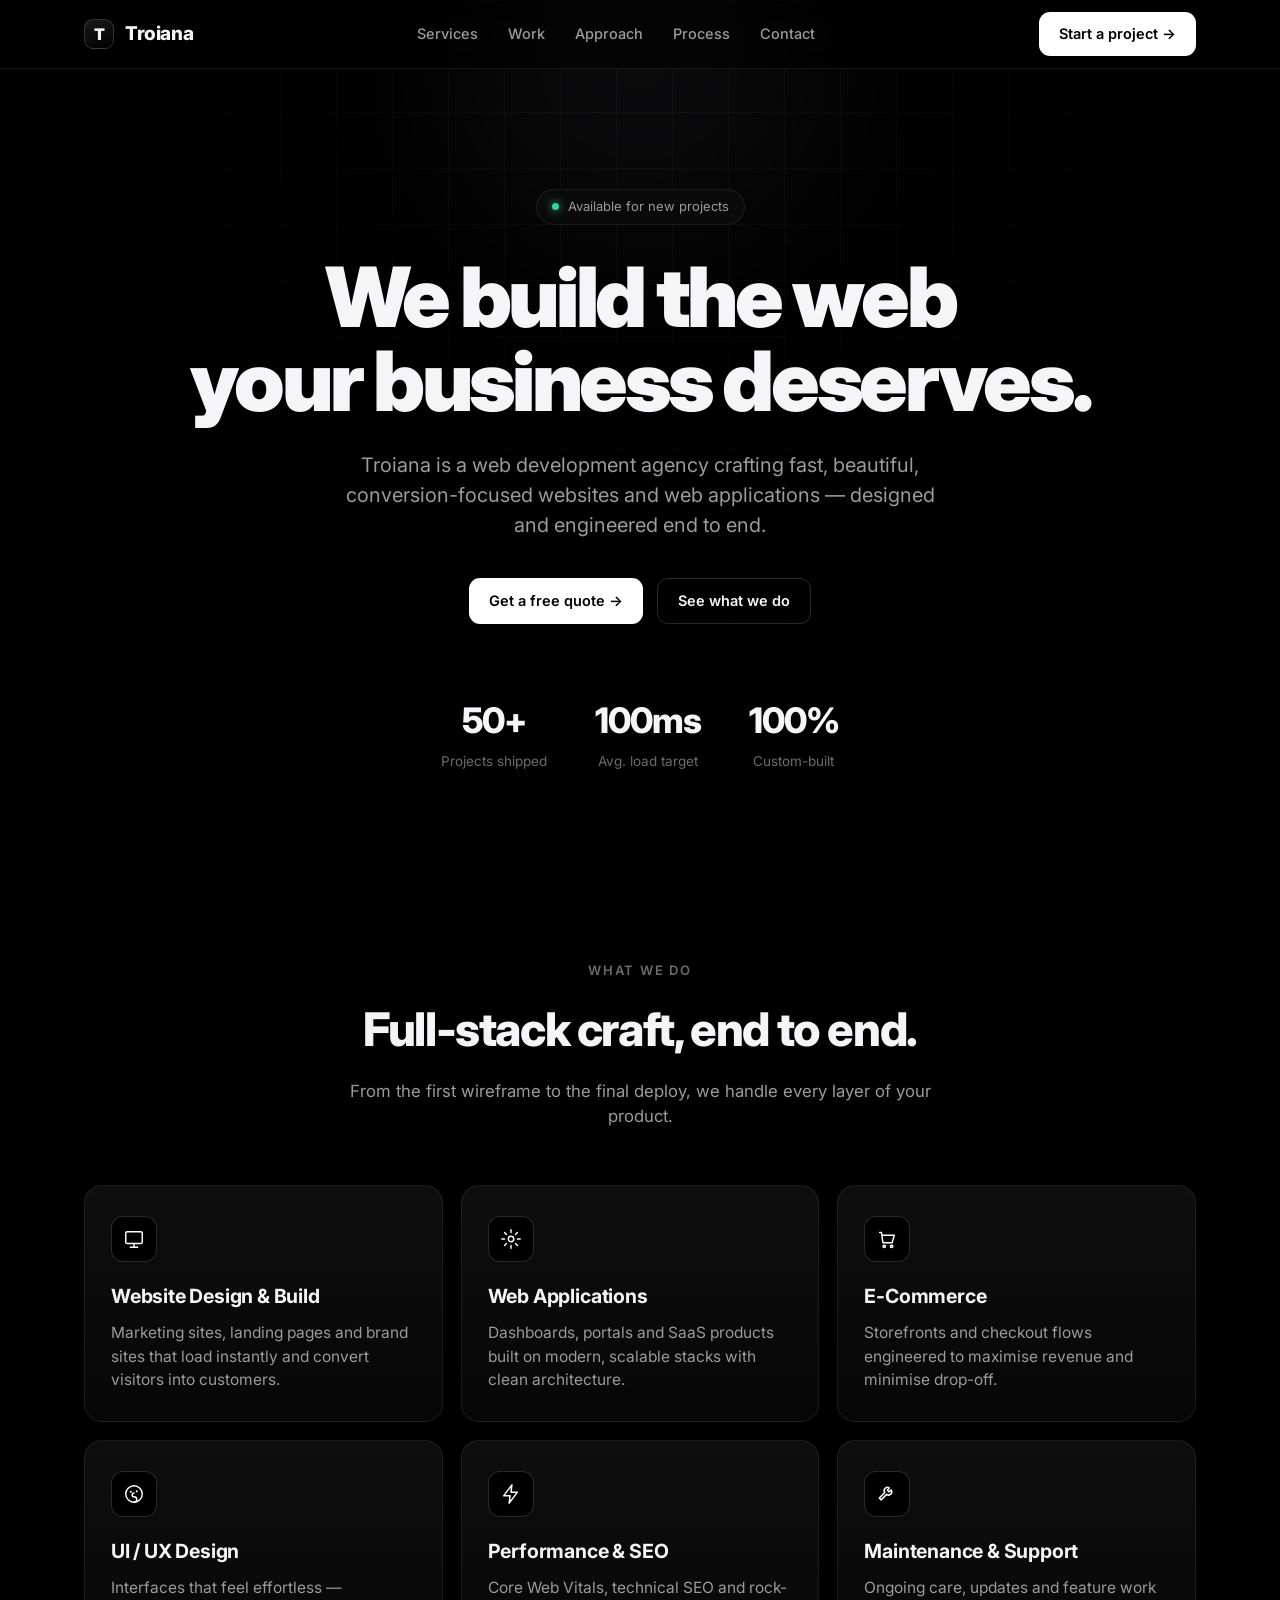
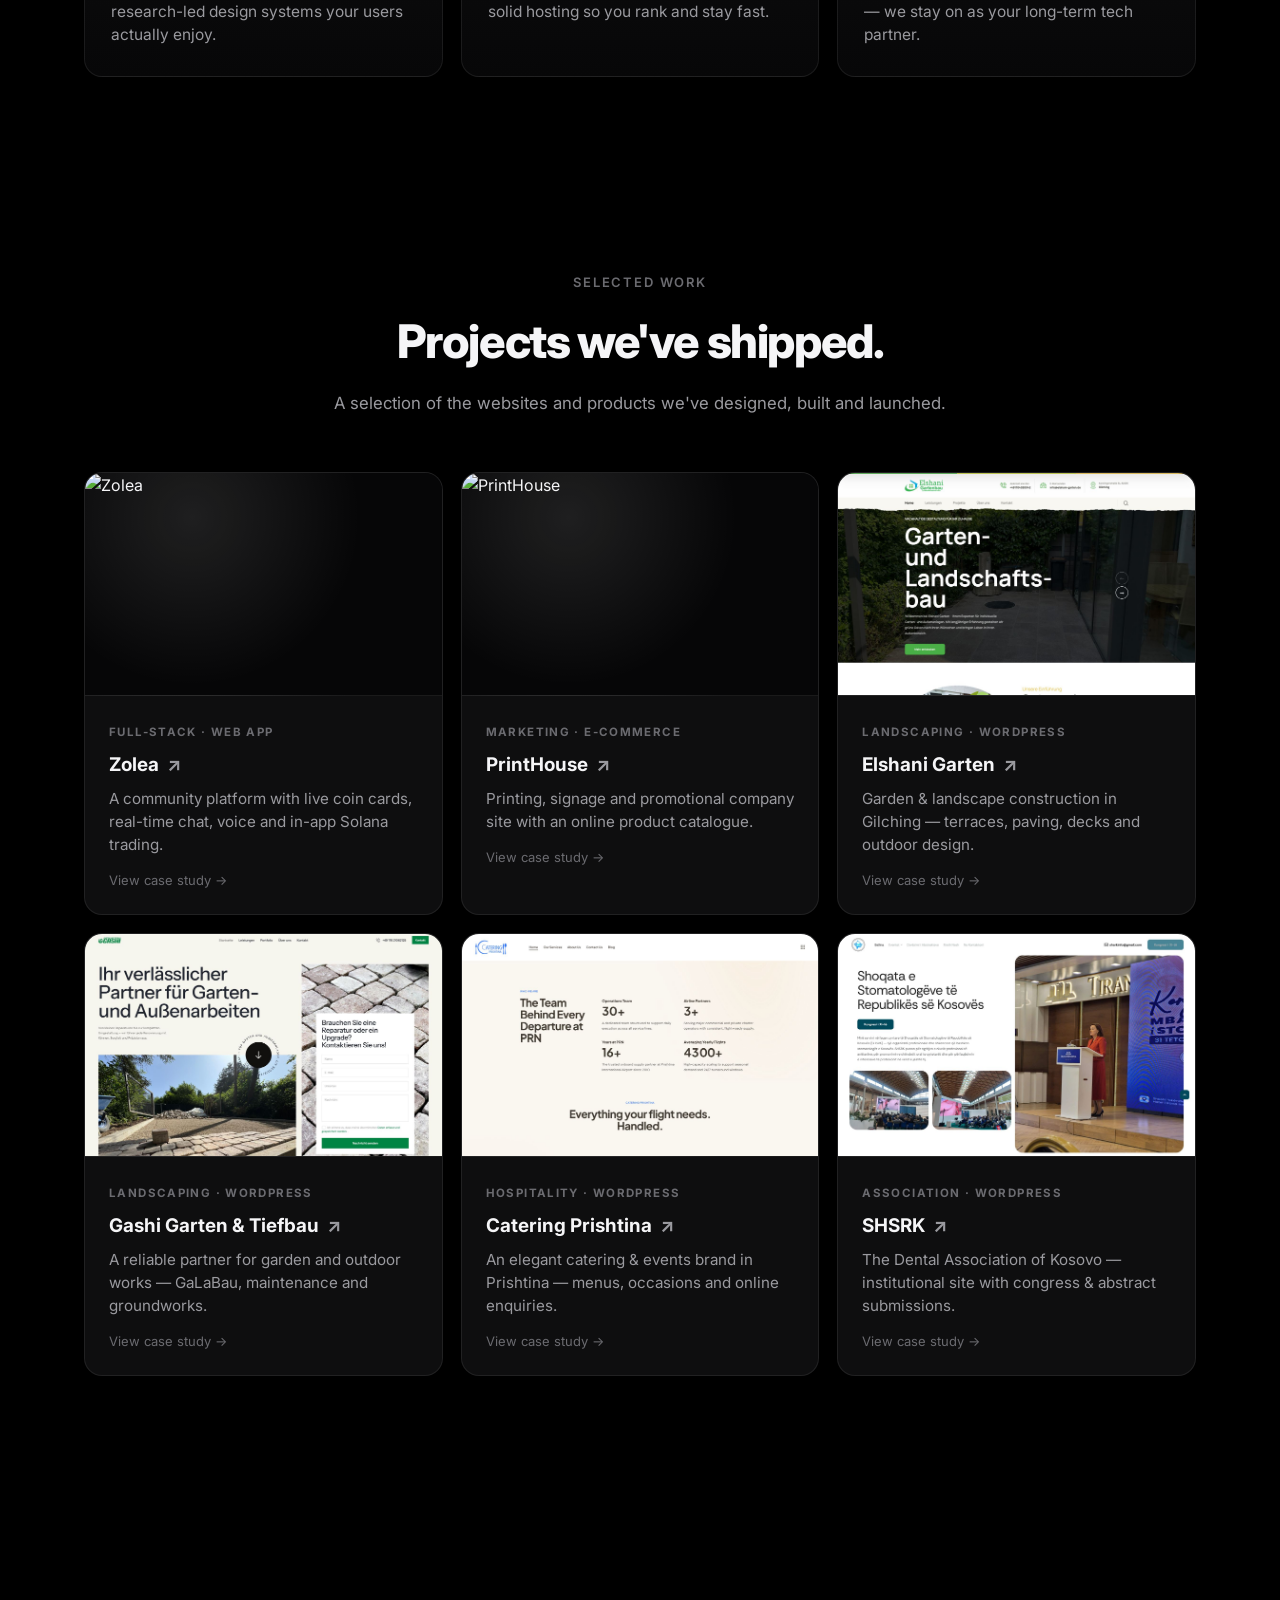
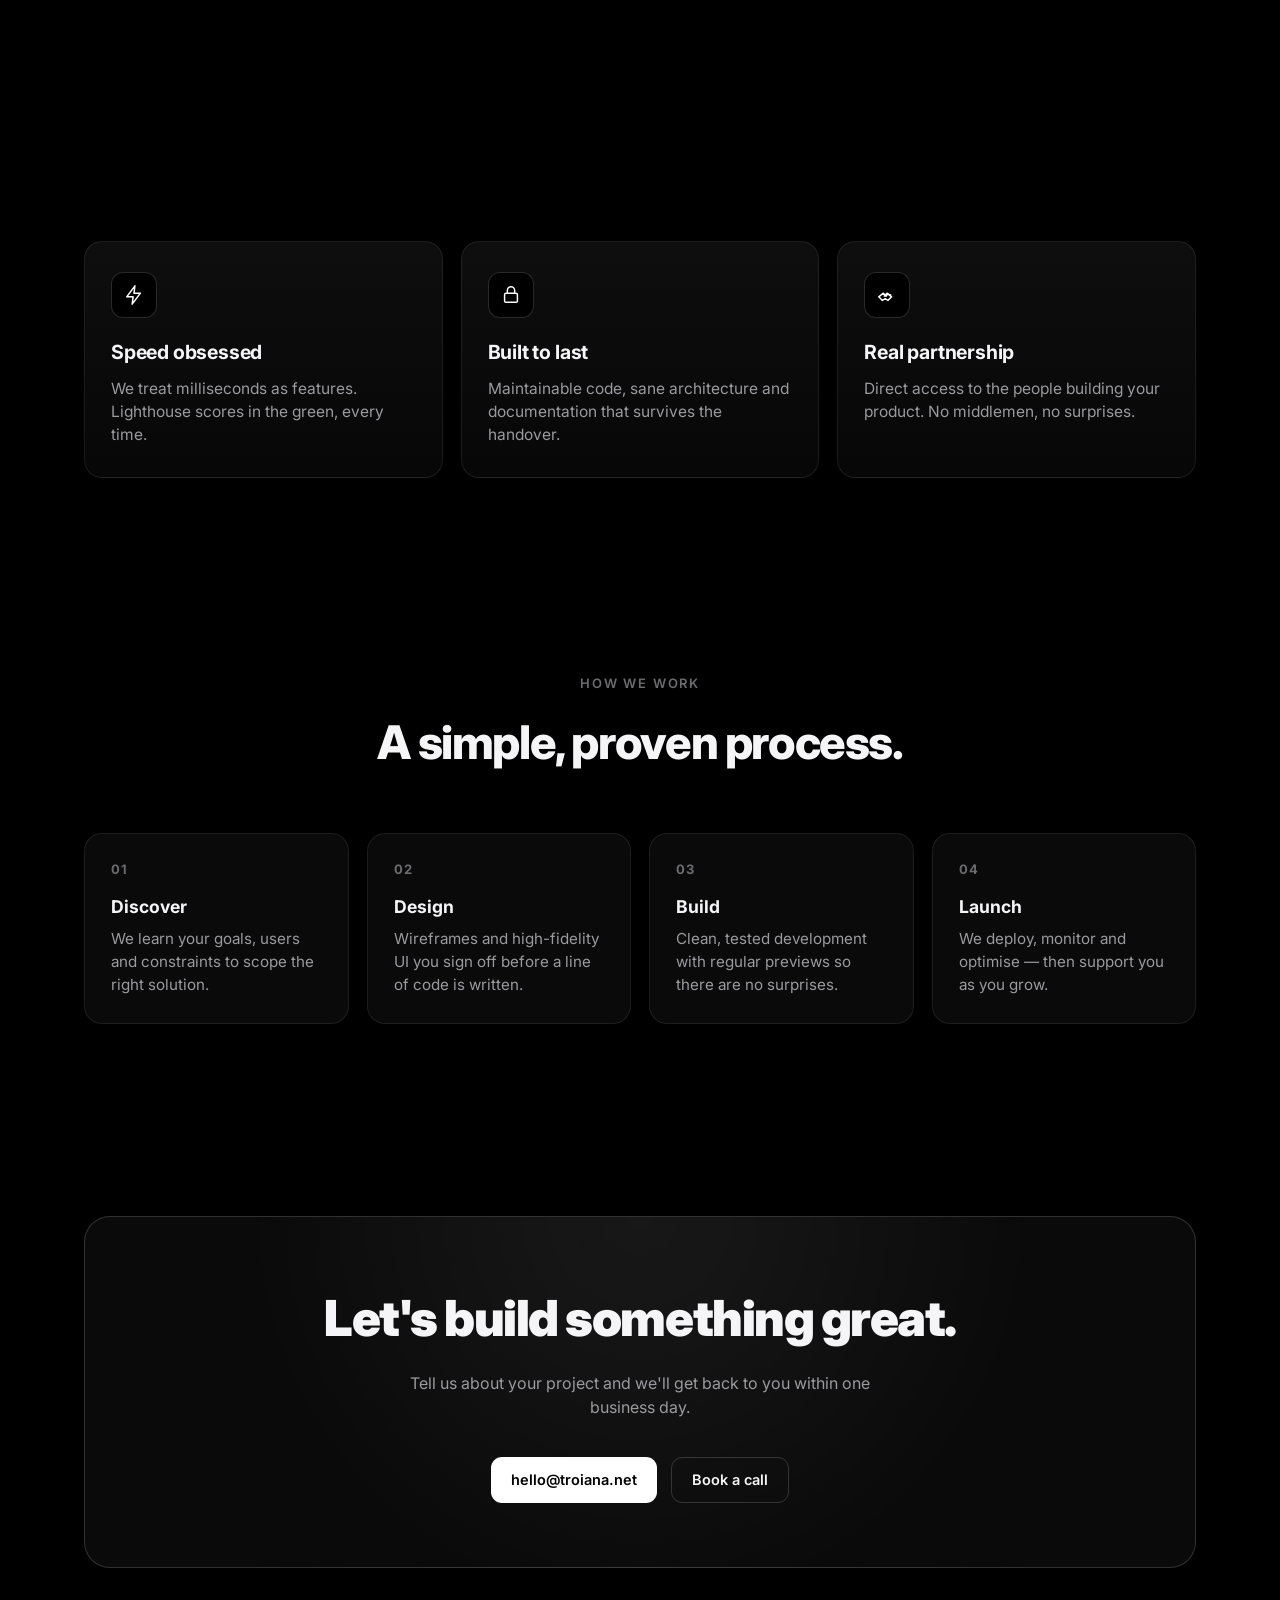
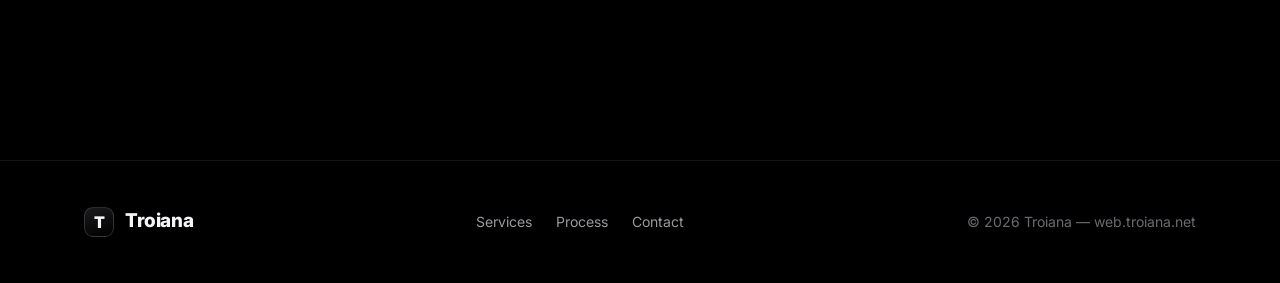
==== commit f3813780: "Use real WordPress screenshots; rich galleries; SHSRK = Kosovo Dental Assoc. - Optimized local scree" ====
--- a/index.html
+++ b/index.html
@@ -238,38 +238,38 @@
           </div>
         </a>
         <a class="proj reveal" href="elshani.html">
-          <div class="thumb"><img loading="lazy" src="https://image.thum.io/get/width/720/crop/450/noanimate/https://elshani-garten.de" alt="Elshani Garten" /></div>
-          <div class="body">
-            <span class="tag">Landscaping · Marketing site</span>
+          <div class="thumb"><img loading="lazy" src="images/elshani/home.jpg" alt="Elshani Garten" /></div>
+          <div class="body">
+            <span class="tag">Landscaping · WordPress</span>
             <h3>Elshani Garten <span class="arrow">↗</span></h3>
             <p>Garden &amp; landscape construction in Gilching — terraces, paving, decks and outdoor design.</p>
             <div class="url">View case study →</div>
           </div>
         </a>
         <a class="proj reveal" href="gashi.html">
-          <div class="thumb"><img loading="lazy" src="https://image.thum.io/get/width/720/crop/450/noanimate/https://egashi-galabau.de" alt="Gashi Garten und Tiefbau" /></div>
-          <div class="body">
-            <span class="tag">Landscaping · Civil works</span>
+          <div class="thumb"><img loading="lazy" src="images/gashi/home.jpg" alt="Gashi Garten und Tiefbau" /></div>
+          <div class="body">
+            <span class="tag">Landscaping · WordPress</span>
             <h3>Gashi Garten &amp; Tiefbau <span class="arrow">↗</span></h3>
             <p>A reliable partner for garden and outdoor works — GaLaBau, maintenance and groundworks.</p>
             <div class="url">View case study →</div>
           </div>
         </a>
         <a class="proj reveal" href="catering.html">
-          <div class="thumb"><img loading="lazy" src="https://image.thum.io/get/width/720/crop/450/noanimate/https://catering-prishtina.com" alt="Catering Prishtina" /></div>
-          <div class="body">
-            <span class="tag">Hospitality · Catering</span>
+          <div class="thumb"><img loading="lazy" src="images/catering/home.jpg" alt="Catering Prishtina" /></div>
+          <div class="body">
+            <span class="tag">Hospitality · WordPress</span>
             <h3>Catering Prishtina <span class="arrow">↗</span></h3>
             <p>An elegant catering &amp; events brand in Prishtina — menus, occasions and online enquiries.</p>
             <div class="url">View case study →</div>
           </div>
         </a>
         <a class="proj reveal" href="shsrk.html">
-          <div class="thumb"><img loading="lazy" src="https://image.thum.io/get/width/720/crop/450/noanimate/https://shsrk.org" alt="SHSRK" /></div>
-          <div class="body">
-            <span class="tag">Organization · Website</span>
+          <div class="thumb"><img loading="lazy" src="images/shsrk/home.jpg" alt="Shoqata e Stomatologëve të Kosovës" /></div>
+          <div class="body">
+            <span class="tag">Association · WordPress</span>
             <h3>SHSRK <span class="arrow">↗</span></h3>
-            <p>A clear, credible website for an organization — information, sections and member contact.</p>
+            <p>The Dental Association of Kosovo — institutional site with congress &amp; abstract submissions.</p>
             <div class="url">View case study →</div>
           </div>
         </a>
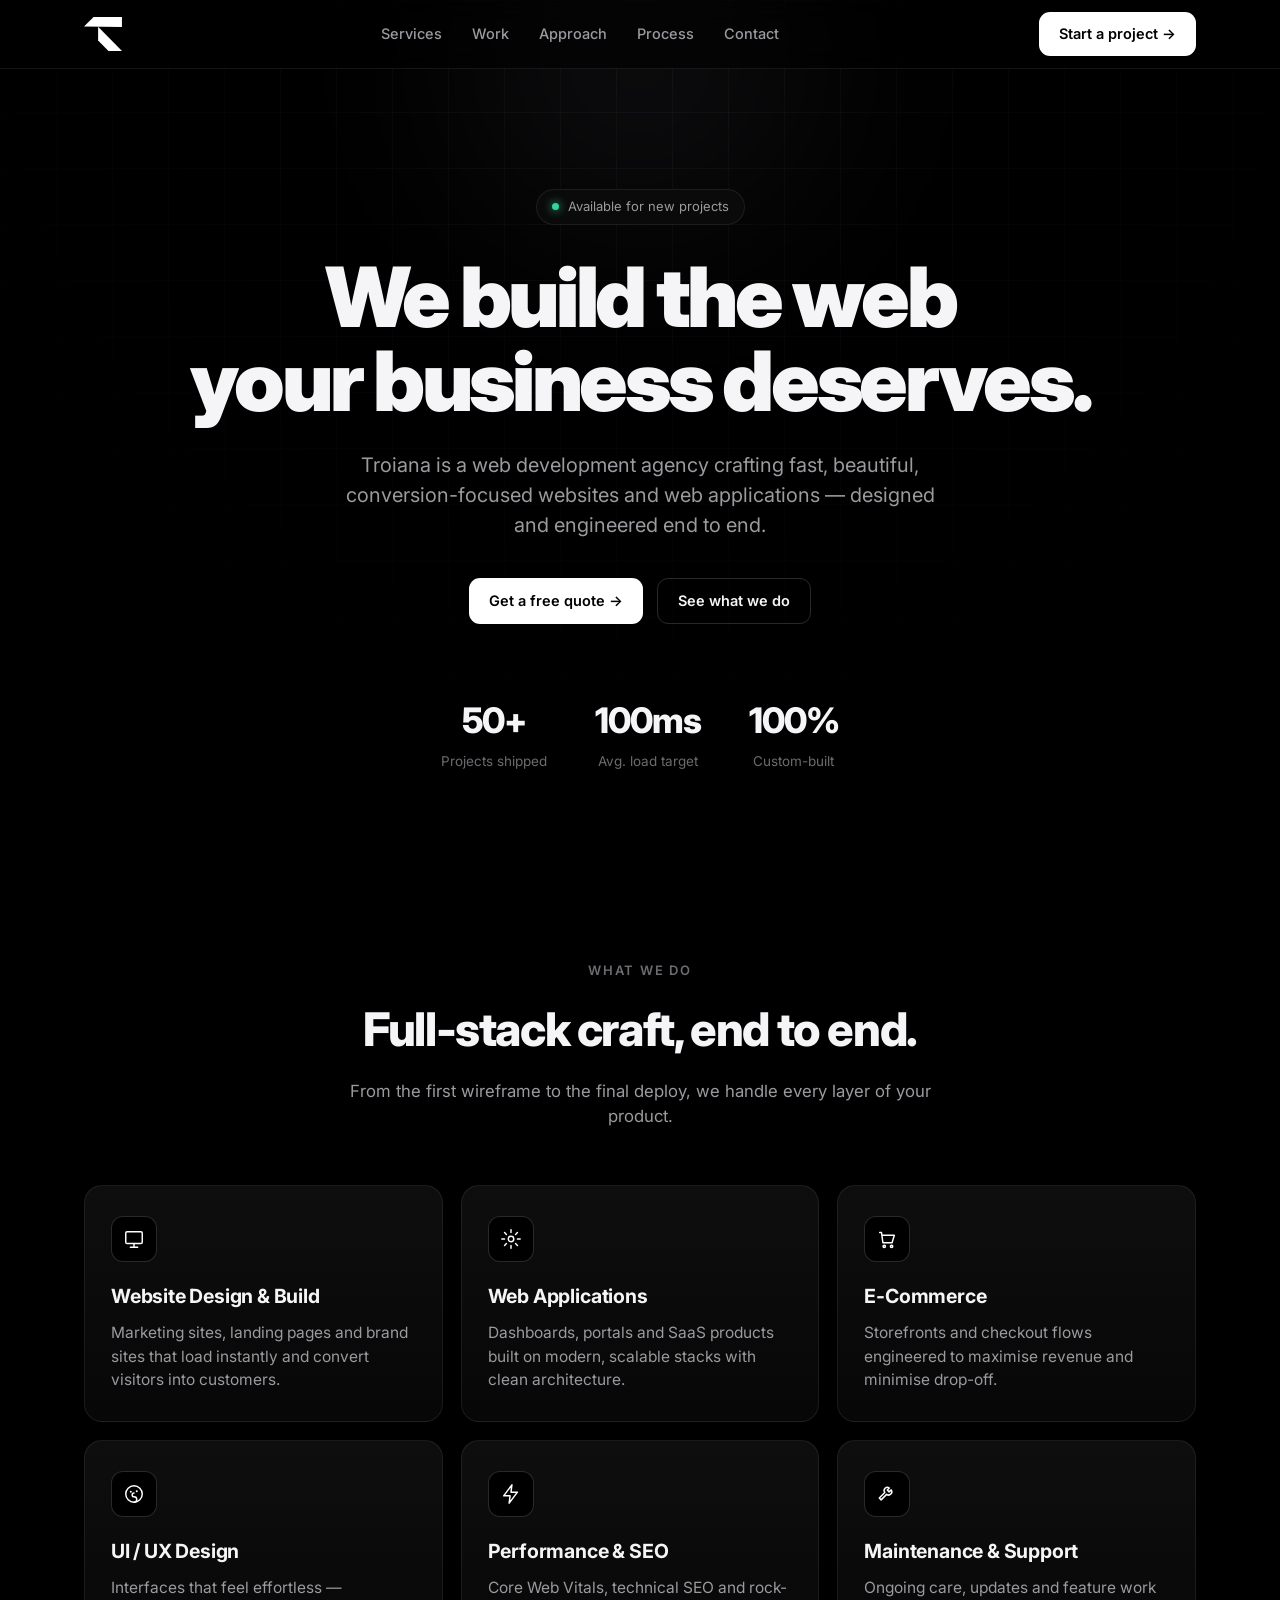
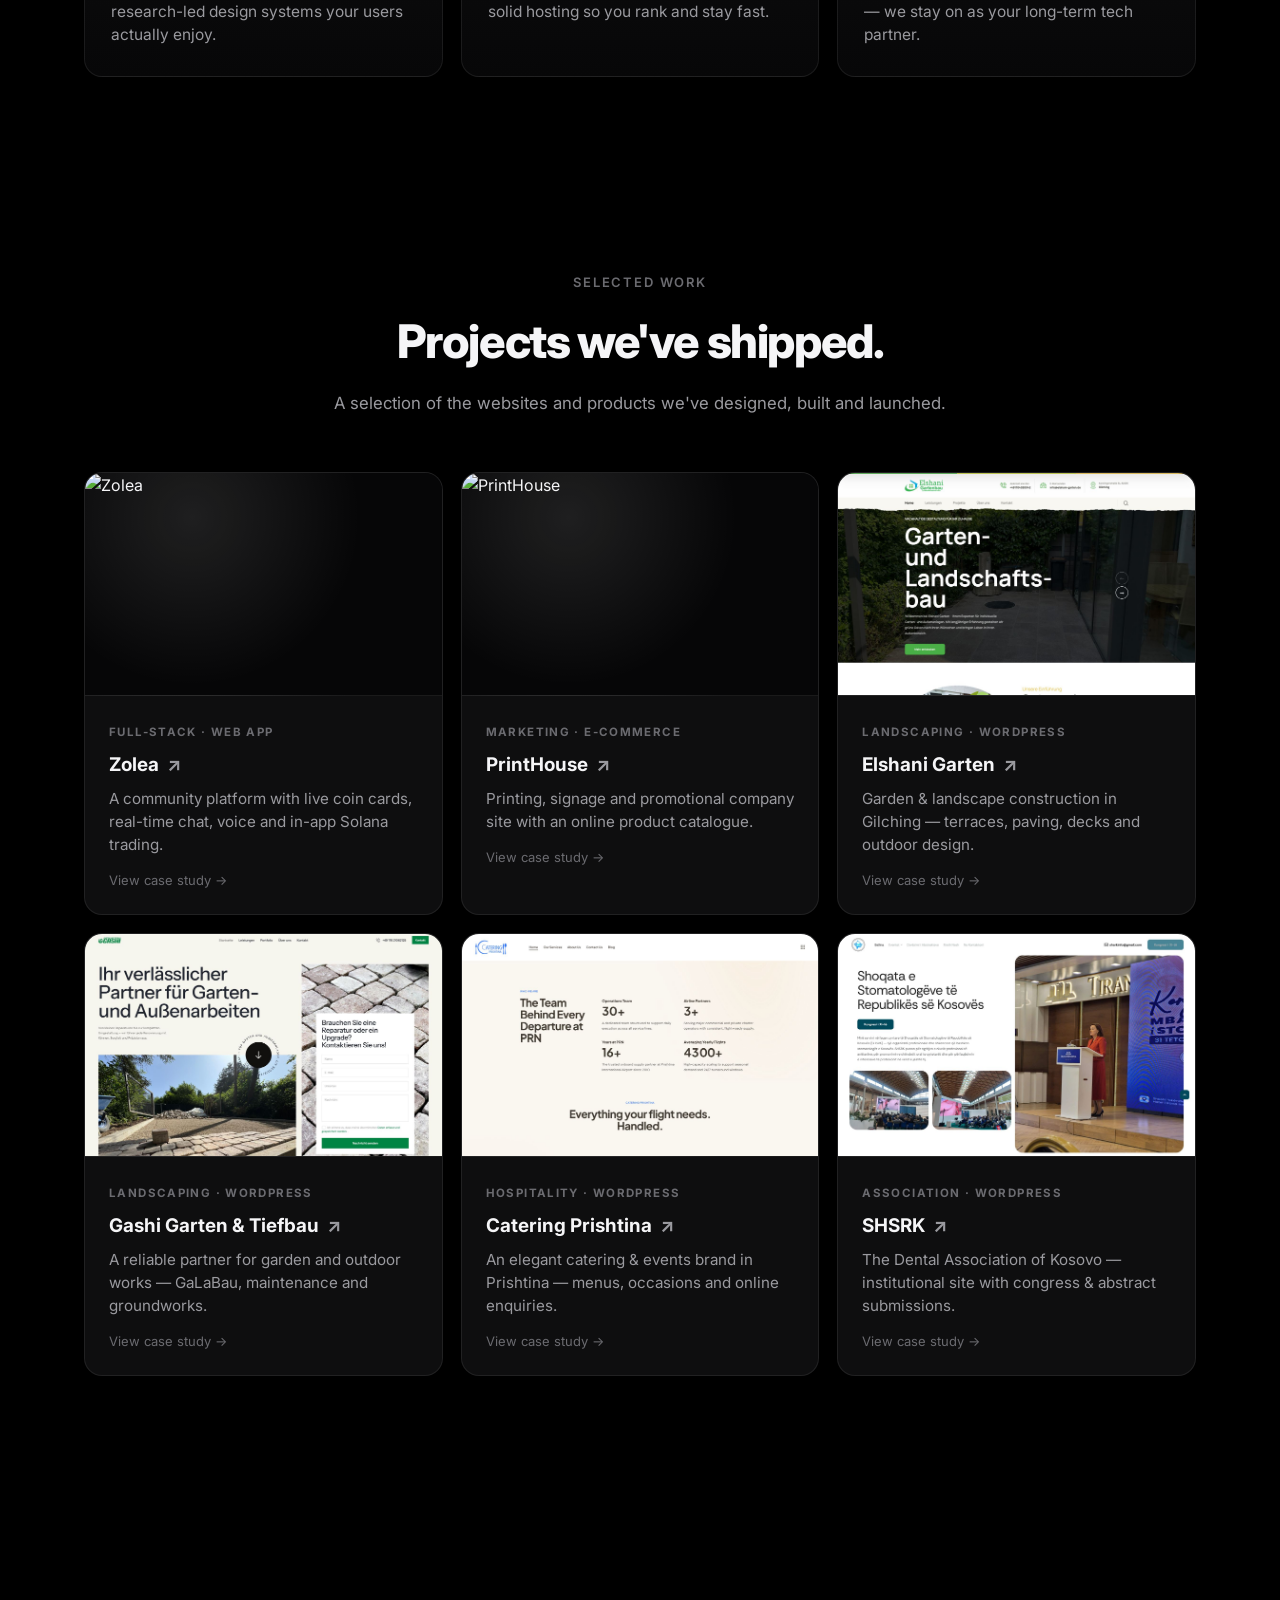
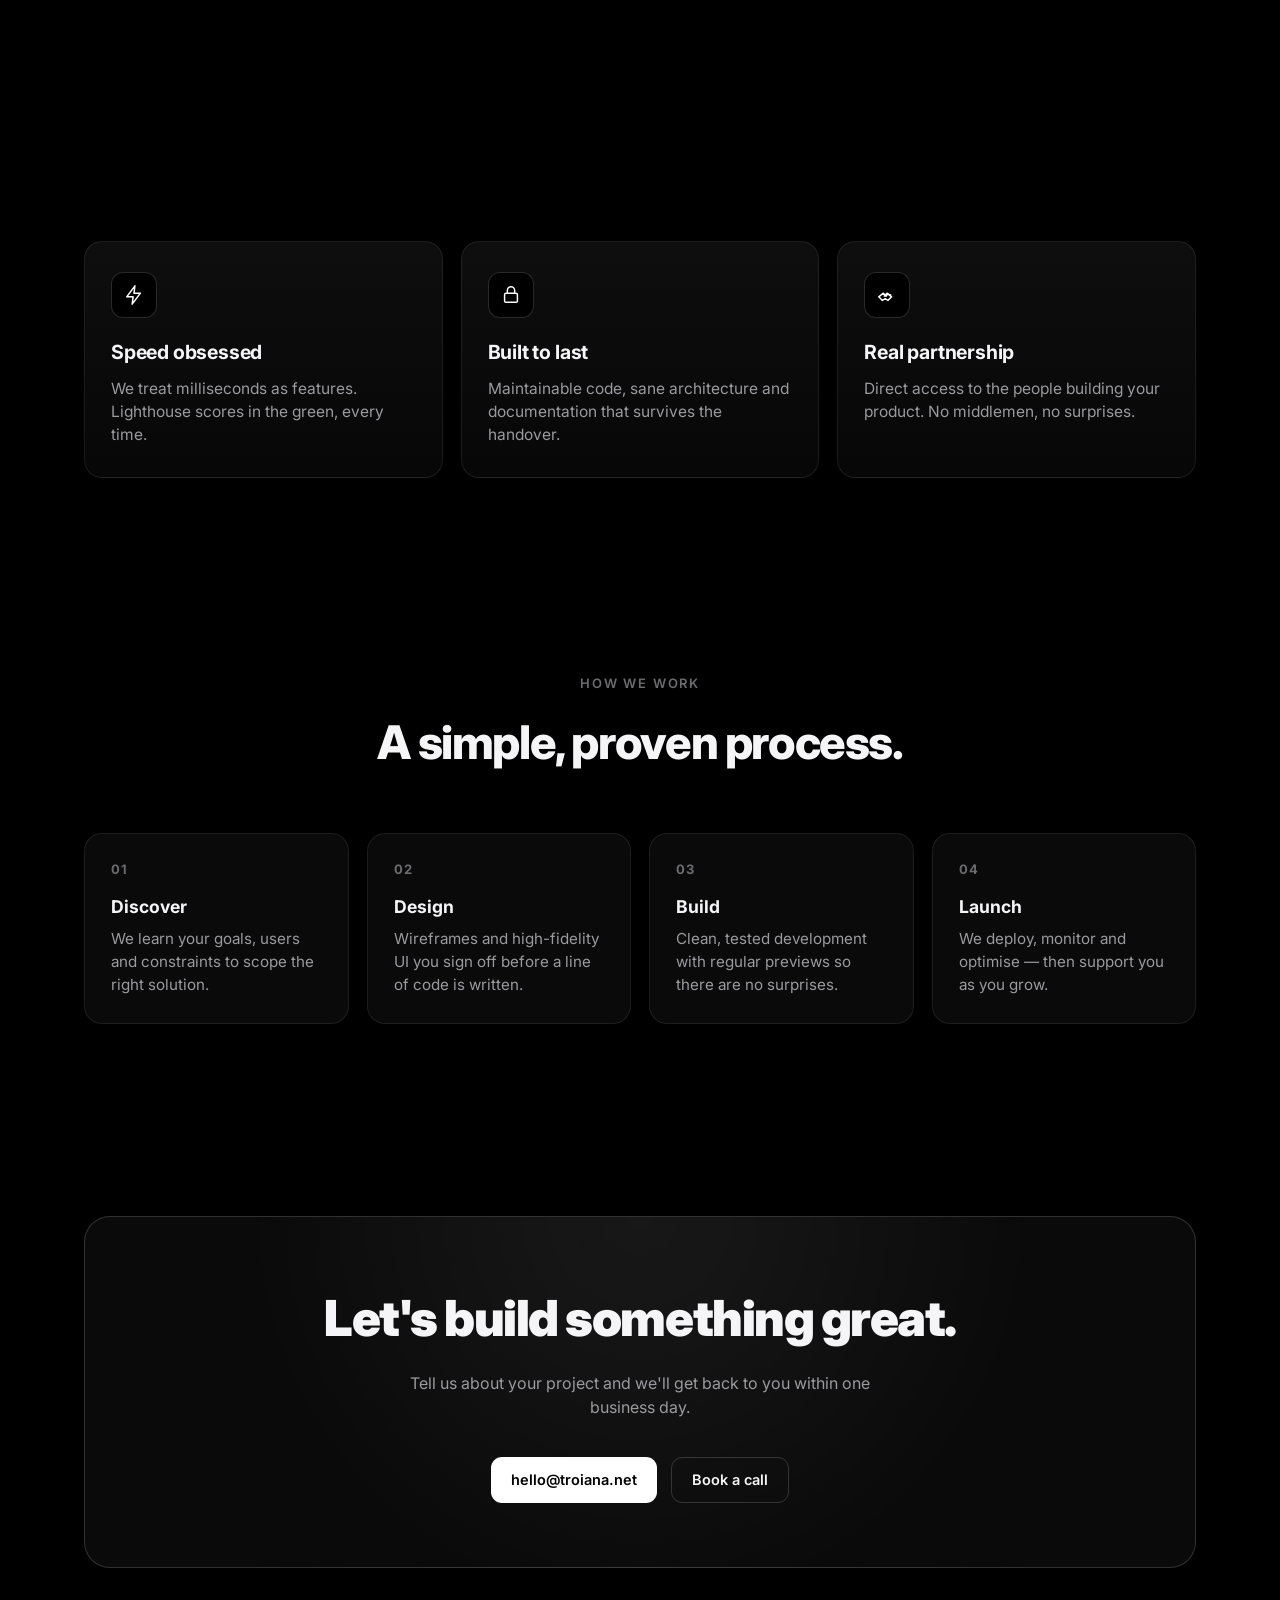
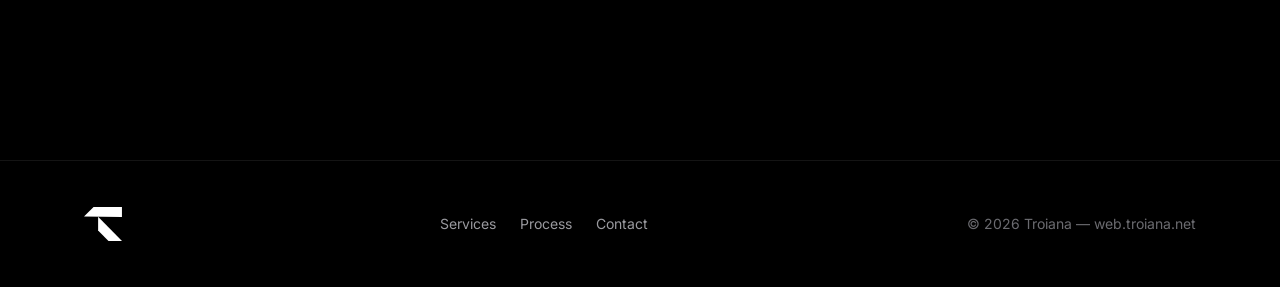
==== commit 296a93d4: "Use Troiana SVG logo in header/footer; drop the wordmark text Co-Authored-By: Claude Opus 4.8 <norep" ====
--- a/index.html
+++ b/index.html
@@ -56,6 +56,7 @@
     background:rgba(0,0,0,.55);border-bottom:1px solid var(--line)}
   .nav-inner{display:flex;align-items:center;justify-content:space-between;height:68px}
   .logo{display:flex;align-items:center;gap:11px;font-weight:800;letter-spacing:-.02em;font-size:19px}
+  .logo img{height:34px;width:auto;display:block}
   .logo .mark{width:30px;height:30px;border-radius:9px;border:1px solid var(--line-strong);
     display:grid;place-items:center;background:linear-gradient(160deg,#1a1a1d,#000);
     font-weight:900;font-size:16px}
@@ -160,7 +161,7 @@
 
 <header class="nav">
   <div class="wrap nav-inner">
-    <a class="logo" href="#"><span class="mark">T</span> Troiana</a>
+    <a class="logo" href="#"><img class="logoimg" src="logo.svg" alt="Troiana" /></a>
     <nav class="links">
       <a href="#services">Services</a>
       <a href="#work">Work</a>
@@ -326,7 +327,7 @@
 
 <footer>
   <div class="wrap foot">
-    <a class="logo" href="#"><span class="mark">T</span> Troiana</a>
+    <a class="logo" href="#"><img class="logoimg" src="logo.svg" alt="Troiana" /></a>
     <nav>
       <a href="#services">Services</a>
       <a href="#process">Process</a>
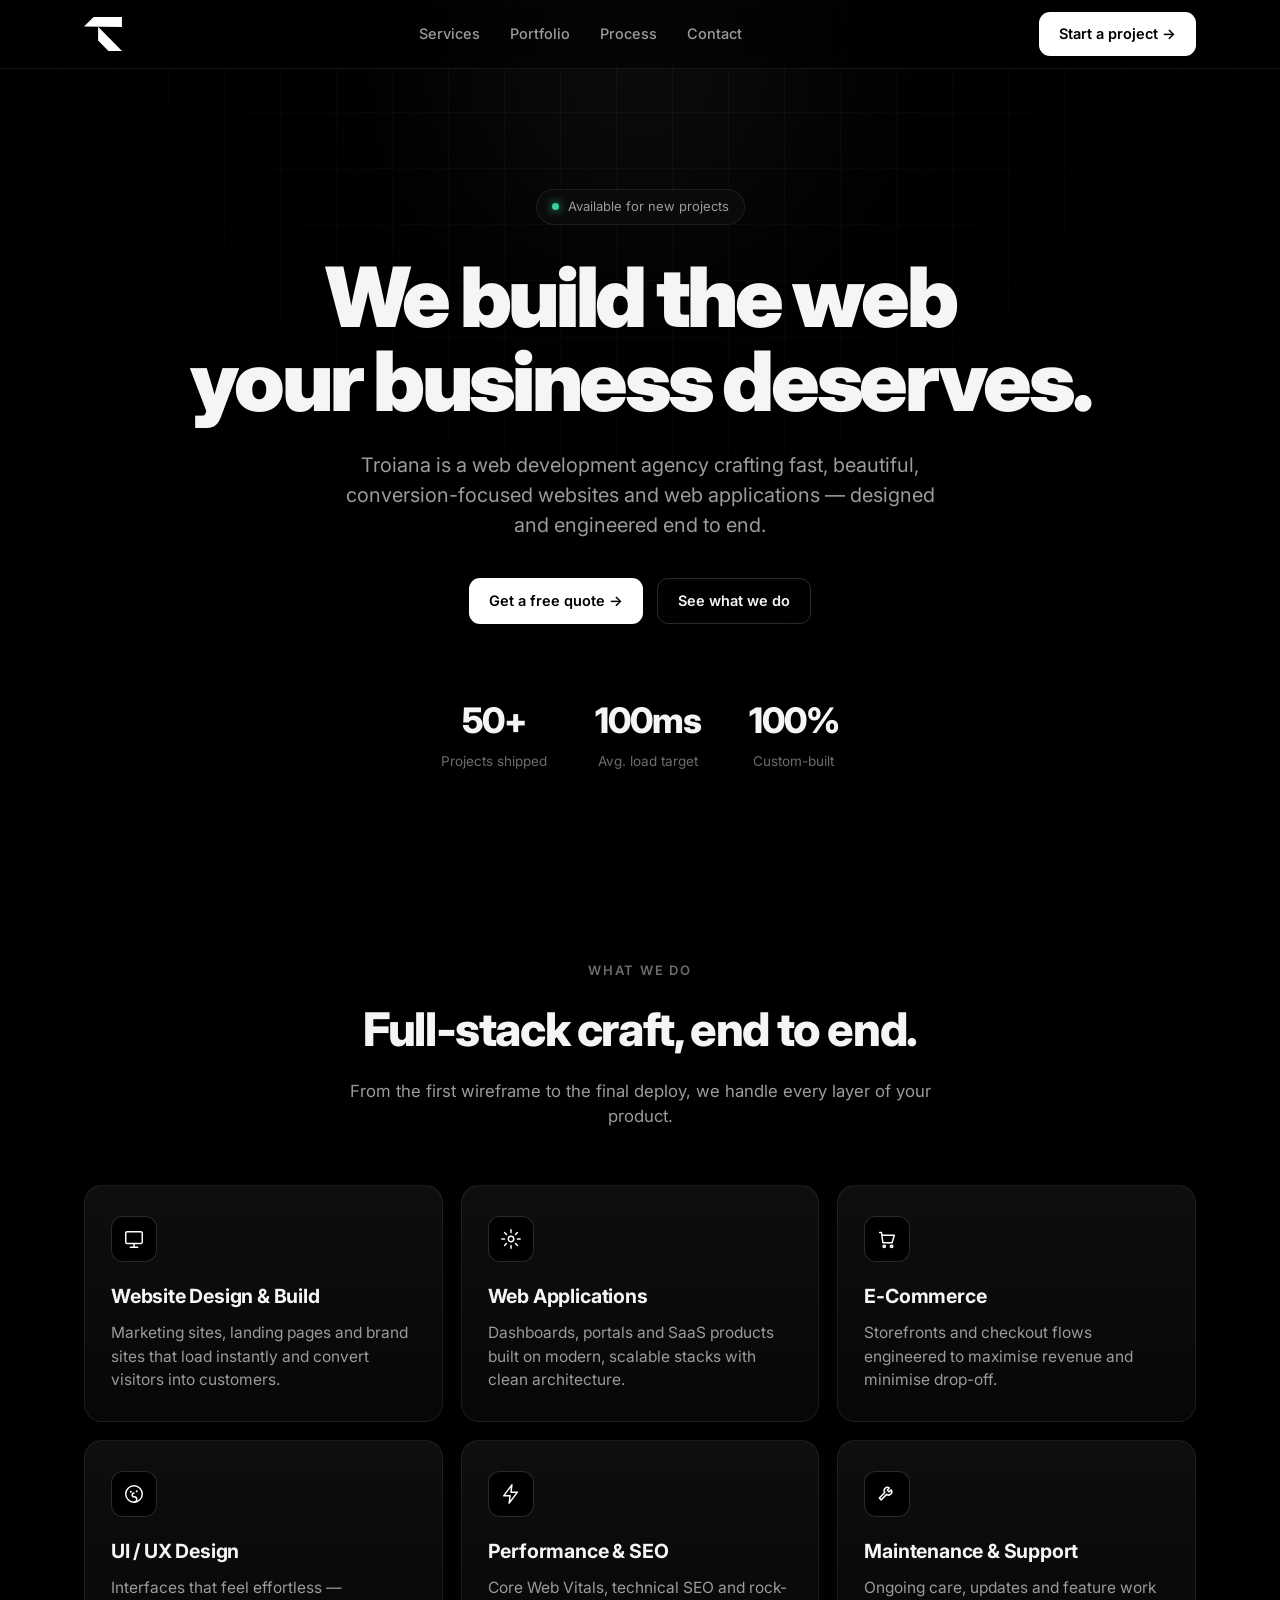
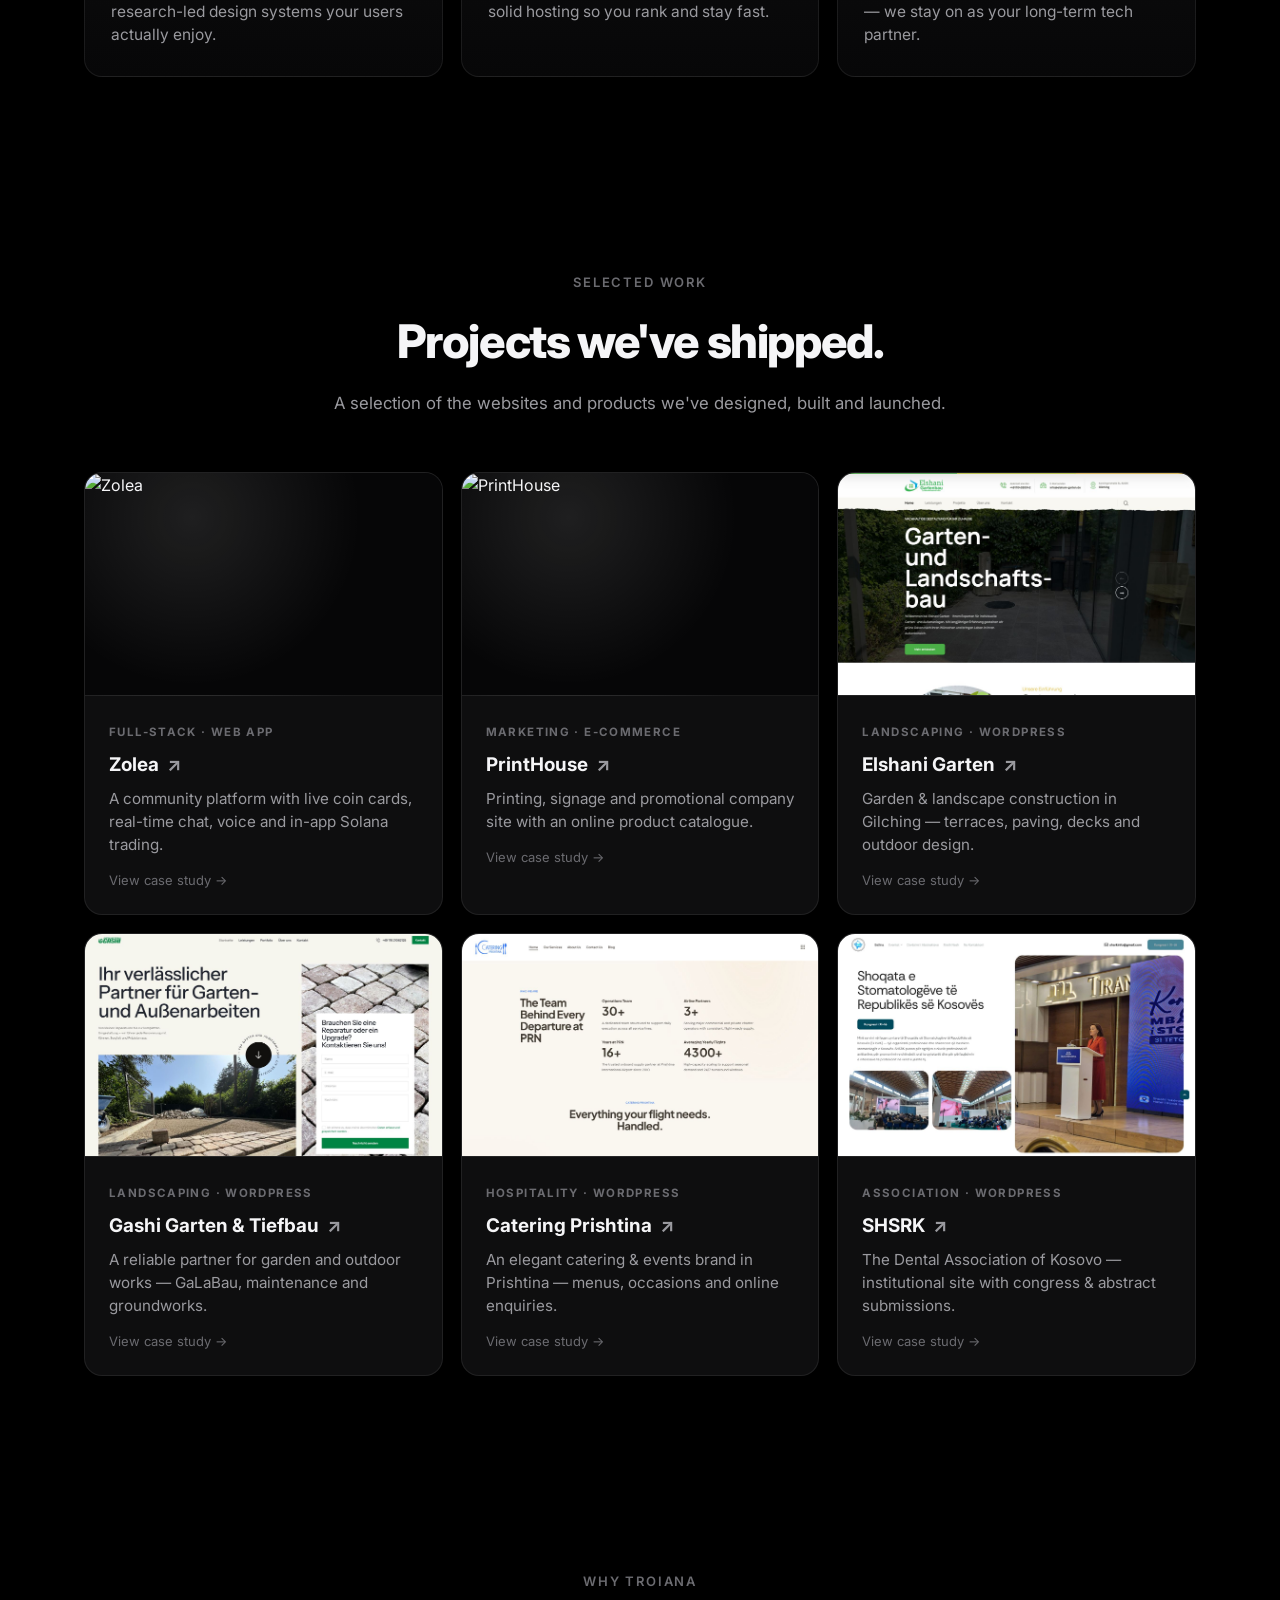
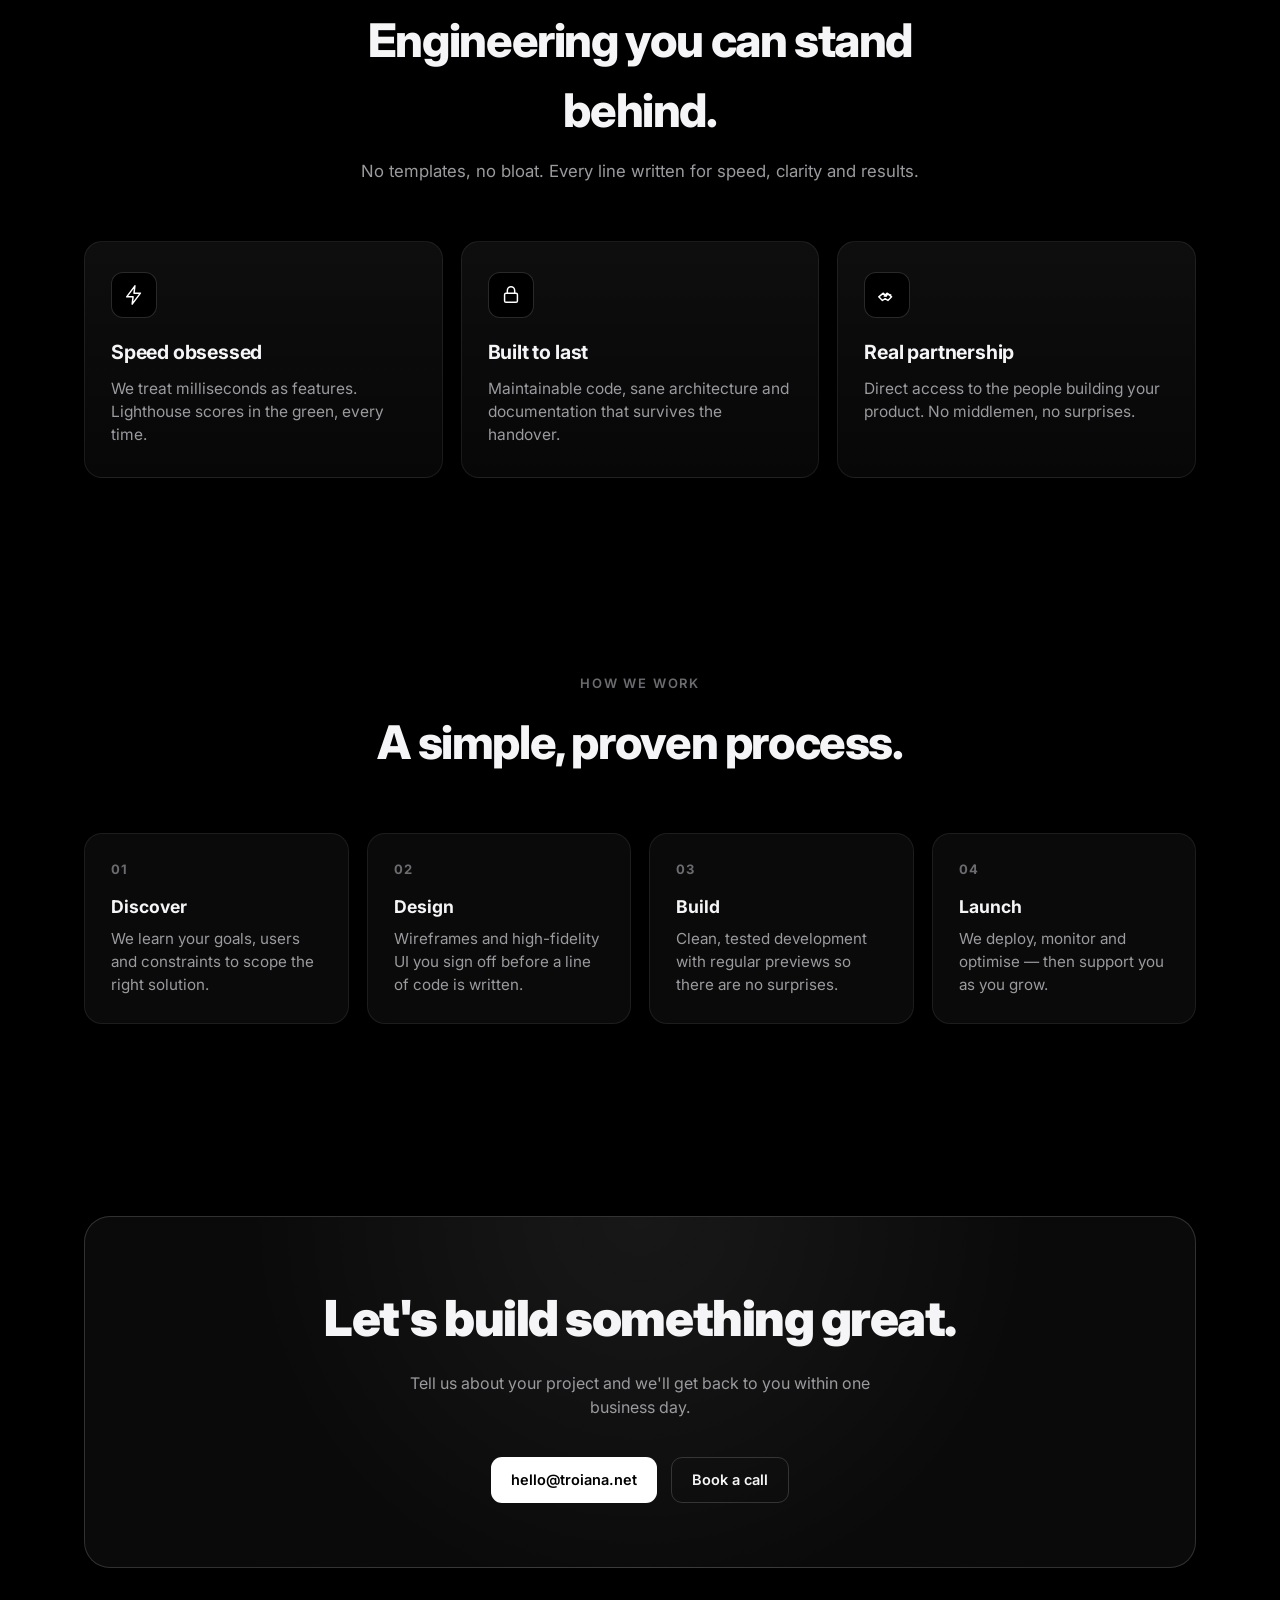
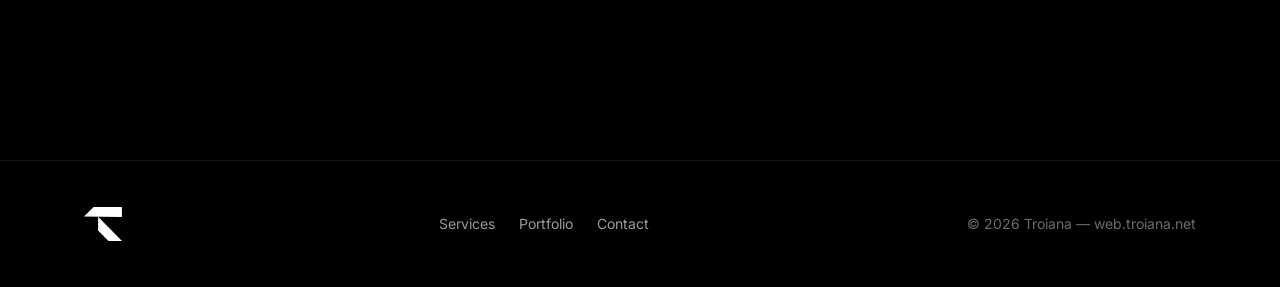
==== commit 1bbce45f: "Add Services, Portfolio and Contact pages; site-wide nav to real pages - New services.html (detailed" ====
--- a/index.html
+++ b/index.html
@@ -163,13 +163,12 @@
   <div class="wrap nav-inner">
     <a class="logo" href="#"><img class="logoimg" src="logo.svg" alt="Troiana" /></a>
     <nav class="links">
-      <a href="#services">Services</a>
-      <a href="#work">Work</a>
-      <a href="#why">Approach</a>
-      <a href="#process">Process</a>
-      <a href="#contact">Contact</a>
+      <a href="services.html">Services</a>
+      <a href="portfolio.html">Portfolio</a>
+      <a href="index.html#process">Process</a>
+      <a href="contact.html">Contact</a>
     </nav>
-    <a class="btn btn-primary" href="#contact">Start a project →</a>
+    <a class="btn btn-primary" href="contact.html">Start a project →</a>
   </div>
 </header>
 
@@ -181,8 +180,8 @@
       <h1 class="grad">We build the web<br/>your business deserves.</h1>
       <p class="sub">Troiana is a web development agency crafting fast, beautiful, conversion-focused websites and web applications — designed and engineered end to end.</p>
       <div class="cta">
-        <a class="btn btn-primary" href="#contact">Get a free quote →</a>
-        <a class="btn btn-ghost" href="#services">See what we do</a>
+        <a class="btn btn-primary" href="contact.html">Get a free quote →</a>
+        <a class="btn btn-ghost" href="services.html">See what we do</a>
       </div>
       <div class="metrics">
         <div class="metric reveal"><div class="n">50+</div><div class="l">Projects shipped</div></div>
@@ -328,11 +327,7 @@
 <footer>
   <div class="wrap foot">
     <a class="logo" href="#"><img class="logoimg" src="logo.svg" alt="Troiana" /></a>
-    <nav>
-      <a href="#services">Services</a>
-      <a href="#process">Process</a>
-      <a href="mailto:hello@troiana.net">Contact</a>
-    </nav>
+    <nav><a href="services.html">Services</a><a href="portfolio.html">Portfolio</a><a href="contact.html">Contact</a></nav>
     <span class="muted">© <span id="yr"></span> Troiana — web.troiana.net</span>
   </div>
 </footer>
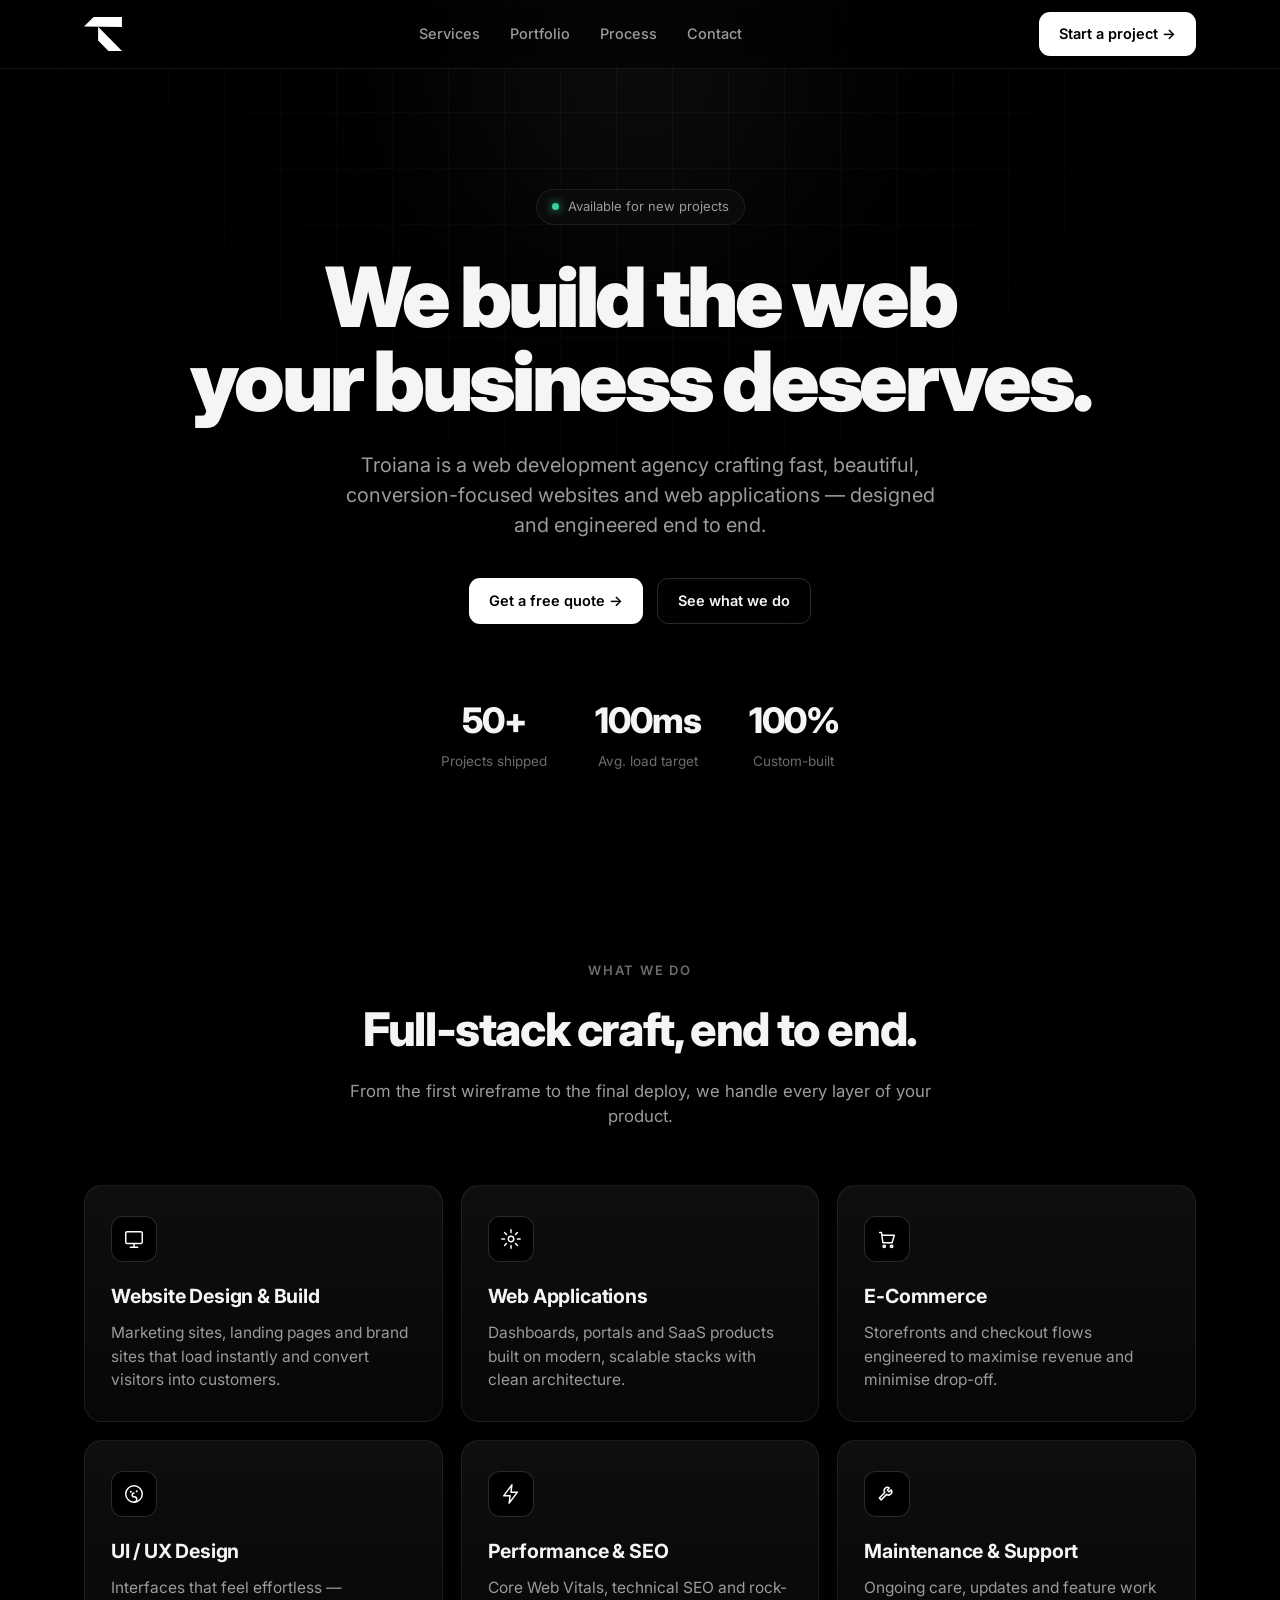
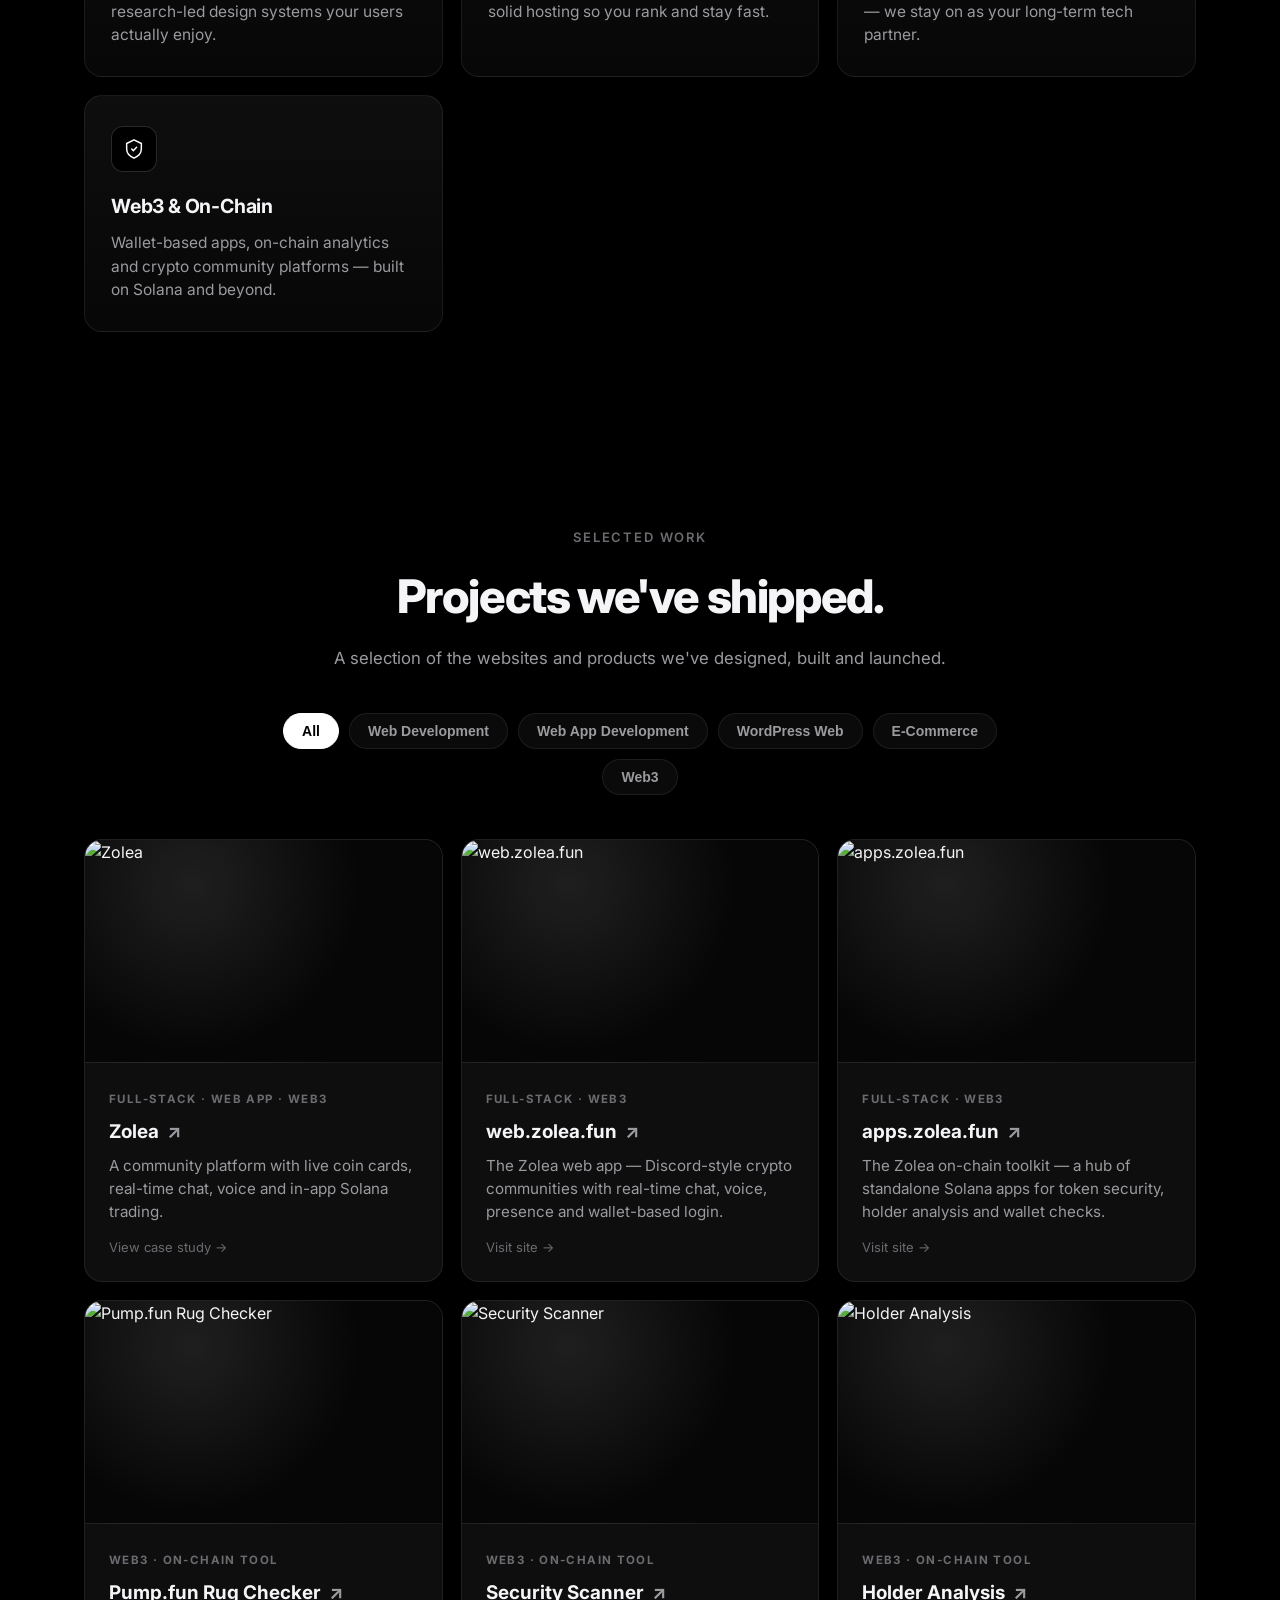
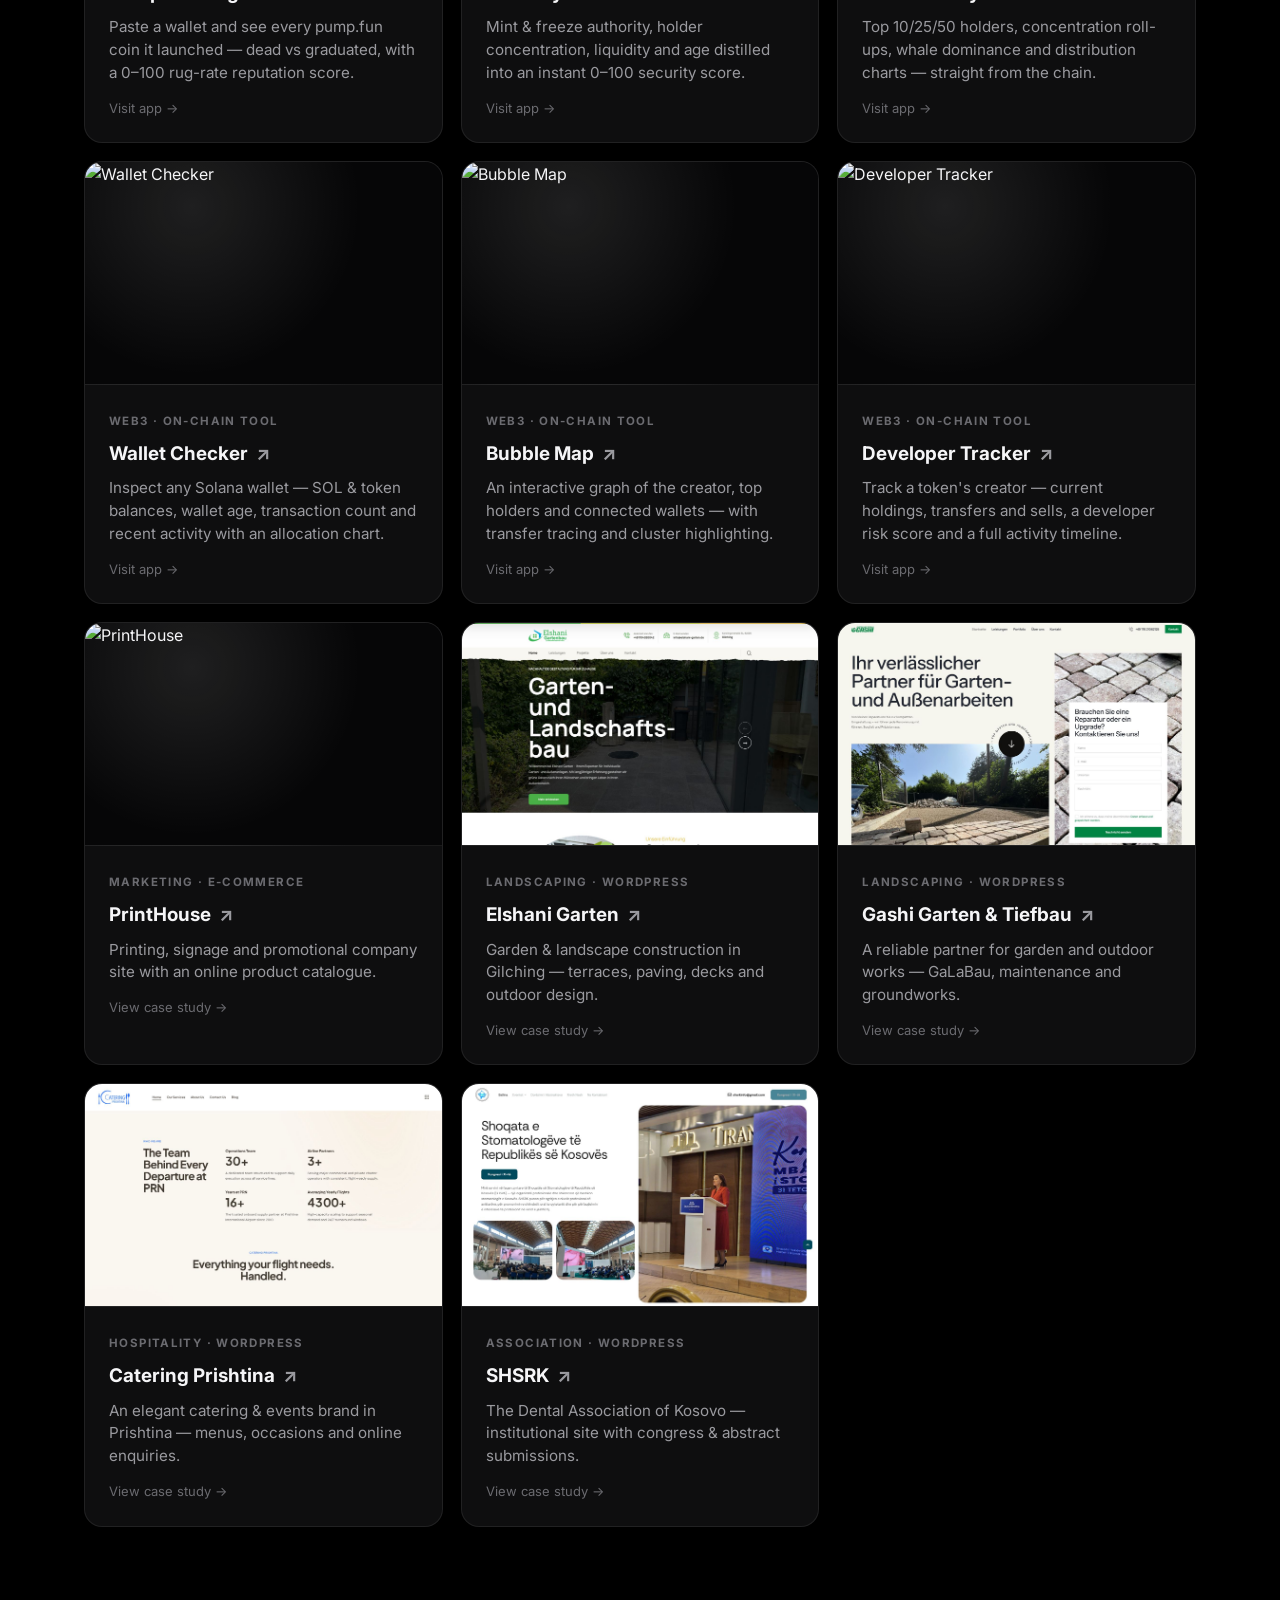
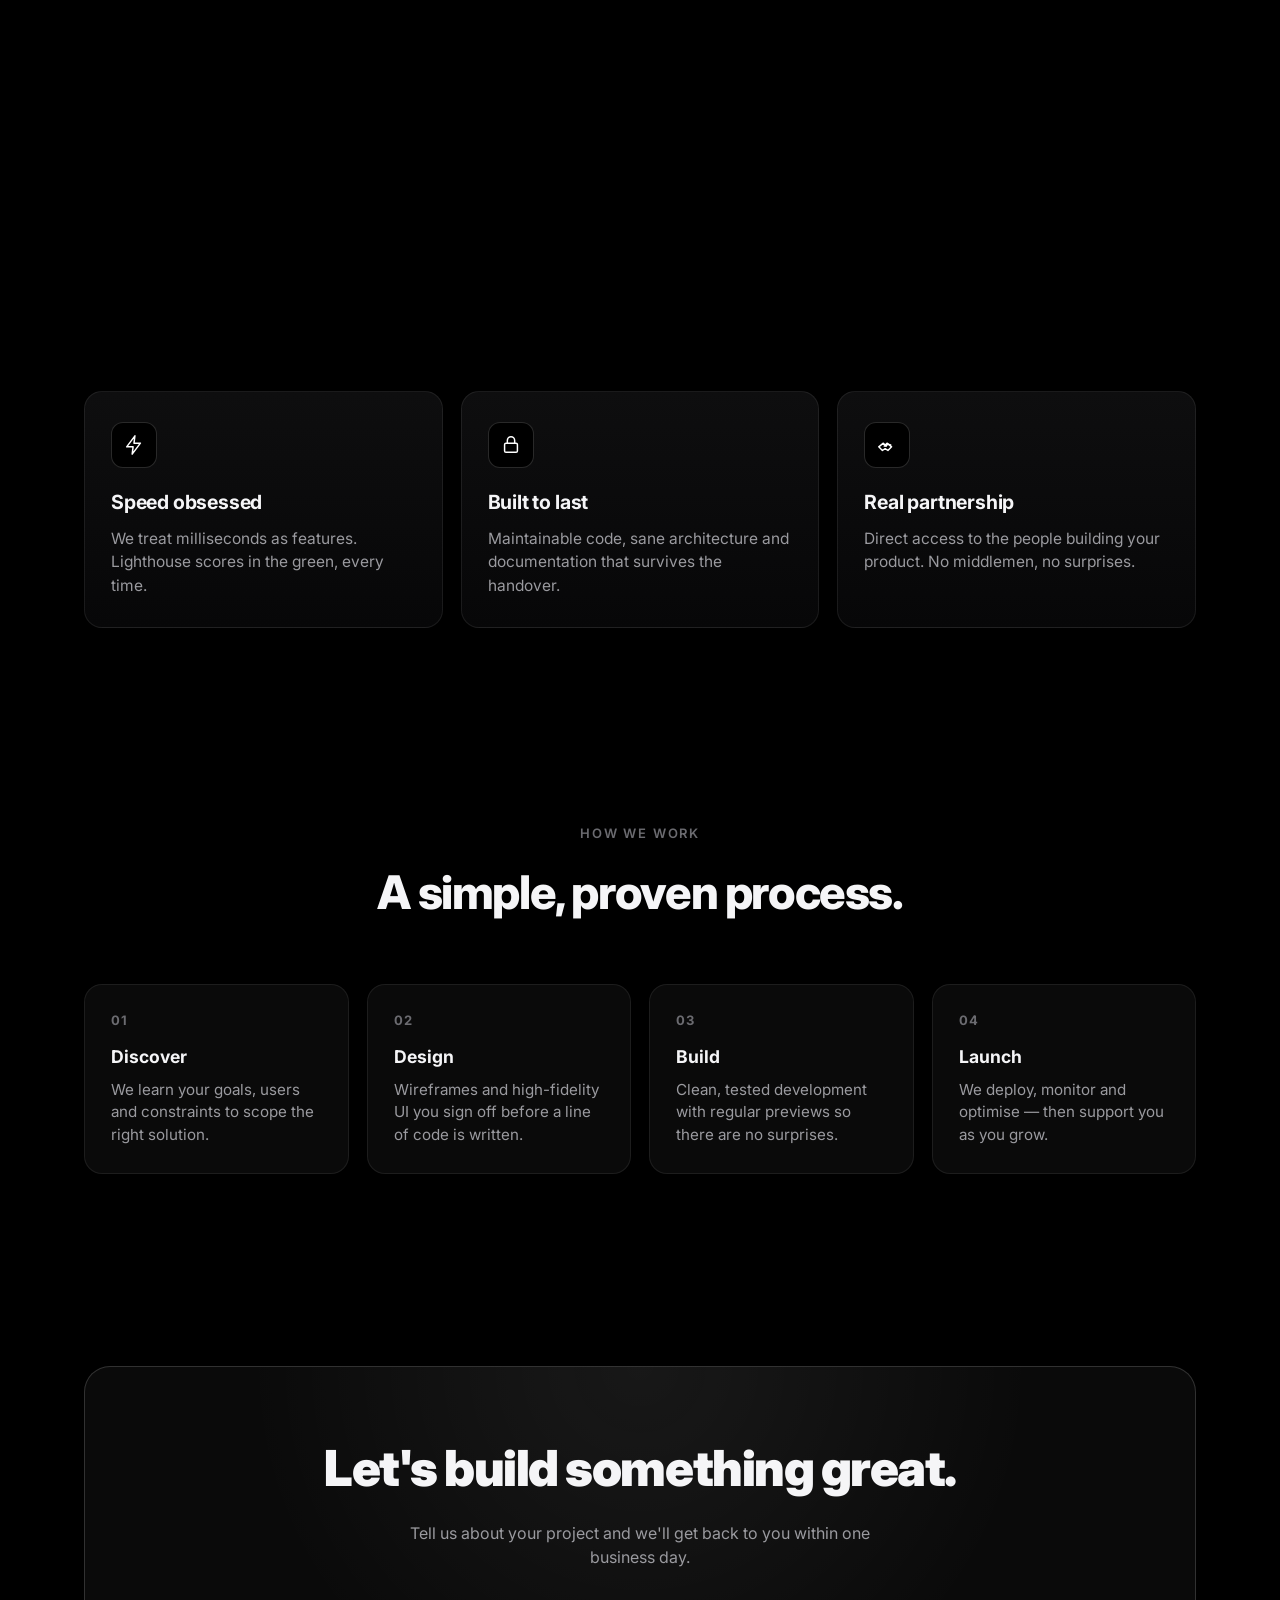
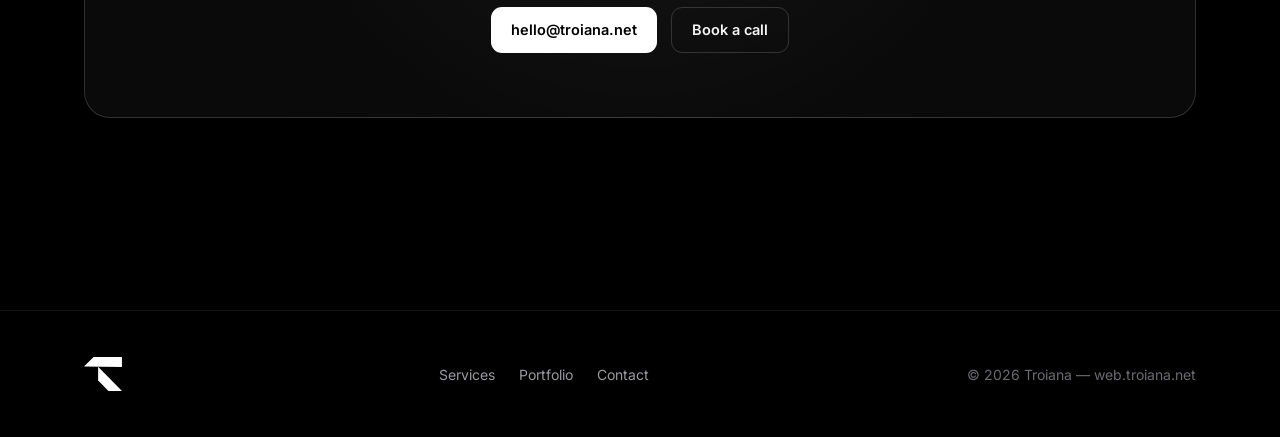
==== commit 5b700eef: "Add filterable category tabs to home case studies + Web3 service - Tabs: All / Web Development / Web" ====
--- a/index.html
+++ b/index.html
@@ -109,6 +109,13 @@
   .card p{color:var(--muted);margin-top:10px;font-size:.97rem}
 
   /* work / portfolio */
+  .tabs{display:flex;flex-wrap:wrap;justify-content:center;gap:10px;margin:-14px auto 44px;max-width:760px}
+  .tab{font-size:14px;font-weight:600;color:var(--muted);border:1px solid var(--line);
+    background:var(--bg-elev);padding:9px 18px;border-radius:999px;cursor:pointer;
+    transition:color .2s,border-color .2s,background .2s,transform .15s}
+  .tab:hover{color:var(--fg);border-color:var(--line-strong)}
+  .tab.active{color:#000;background:var(--accent);border-color:var(--accent)}
+  .proj.hide{display:none}
   .work-grid{display:grid;grid-template-columns:repeat(3,1fr);gap:18px}
   @media(max-width:900px){.work-grid{grid-template-columns:1fr 1fr}}
   @media(max-width:620px){.work-grid{grid-template-columns:1fr}}
@@ -206,6 +213,7 @@
         <div class="card reveal"><div class="ico"><svg viewBox="0 0 24 24"><circle cx="12" cy="12" r="9"/><circle cx="8.5" cy="9.5" r="1.1" fill="currentColor" stroke="none"/><circle cx="15" cy="9" r="1.1" fill="currentColor" stroke="none"/><path d="M12 21a3 3 0 0 0 0-6 2 2 0 0 1 0-4"/></svg></div><h3>UI / UX Design</h3><p>Interfaces that feel effortless — research-led design systems your users actually enjoy.</p></div>
         <div class="card reveal"><div class="ico"><svg viewBox="0 0 24 24"><path d="M13 2 4 14h7l-1 8 9-12h-7z"/></svg></div><h3>Performance &amp; SEO</h3><p>Core Web Vitals, technical SEO and rock-solid hosting so you rank and stay fast.</p></div>
         <div class="card reveal"><div class="ico"><svg viewBox="0 0 24 24"><path d="M14.5 5.5a3.5 3.5 0 0 0-4.9 4.9l-6 6 2 2 6-6a3.5 3.5 0 0 0 4.9-4.9l-2.2 2.2-2-2z"/></svg></div><h3>Maintenance &amp; Support</h3><p>Ongoing care, updates and feature work — we stay on as your long-term tech partner.</p></div>
+        <div class="card reveal"><div class="ico"><svg viewBox="0 0 24 24"><path d="M12 2 4 6v6c0 5 3.5 8 8 10 4.5-2 8-5 8-10V6z"/><path d="M9.5 12l1.8 1.8 3.5-3.6"/></svg></div><h3>Web3 &amp; On-Chain</h3><p>Wallet-based apps, on-chain analytics and crypto community platforms — built on Solana and beyond.</p></div>
       </div>
     </div>
   </section>
@@ -218,17 +226,97 @@
         <h2>Projects we've shipped.</h2>
         <p>A selection of the websites and products we've designed, built and launched.</p>
       </div>
-      <div class="work-grid">
-        <a class="proj reveal" href="zolea.html">
+      <div class="tabs reveal" id="workTabs">
+        <button class="tab active" data-filter="all">All</button>
+        <button class="tab" data-filter="webdev">Web Development</button>
+        <button class="tab" data-filter="webapp">Web App Development</button>
+        <button class="tab" data-filter="wordpress">WordPress Web</button>
+        <button class="tab" data-filter="ecommerce">E-Commerce</button>
+        <button class="tab" data-filter="web3">Web3</button>
+      </div>
+      <div class="work-grid" id="workGrid">
+        <a class="proj reveal" data-cat="webdev webapp web3" href="zolea.html">
           <div class="thumb"><img loading="lazy" src="https://image.thum.io/get/width/720/crop/450/noanimate/https://zolea.fun" alt="Zolea" /></div>
           <div class="body">
-            <span class="tag">Full-stack · Web app</span>
+            <span class="tag">Full-stack · Web app · Web3</span>
             <h3>Zolea <span class="arrow">↗</span></h3>
             <p>A community platform with live coin cards, real-time chat, voice and in-app Solana trading.</p>
             <div class="url">View case study →</div>
           </div>
         </a>
-        <a class="proj reveal" href="printhouse.html">
+        <a class="proj reveal" data-cat="webdev webapp" href="https://web.zolea.fun" target="_blank" rel="noopener">
+          <div class="thumb"><img loading="lazy" src="https://image.thum.io/get/width/720/crop/450/noanimate/https://web.zolea.fun" alt="web.zolea.fun" /></div>
+          <div class="body">
+            <span class="tag">Full-stack · Web3</span>
+            <h3>web.zolea.fun <span class="arrow">↗</span></h3>
+            <p>The Zolea web app — Discord-style crypto communities with real-time chat, voice, presence and wallet-based login.</p>
+            <div class="url">Visit site →</div>
+          </div>
+        </a>
+        <a class="proj reveal" data-cat="webdev webapp" href="https://apps.zolea.fun" target="_blank" rel="noopener">
+          <div class="thumb"><img loading="lazy" src="https://image.thum.io/get/width/720/crop/450/noanimate/https://apps.zolea.fun" alt="apps.zolea.fun" /></div>
+          <div class="body">
+            <span class="tag">Full-stack · Web3</span>
+            <h3>apps.zolea.fun <span class="arrow">↗</span></h3>
+            <p>The Zolea on-chain toolkit — a hub of standalone Solana apps for token security, holder analysis and wallet checks.</p>
+            <div class="url">Visit site →</div>
+          </div>
+        </a>
+        <a class="proj reveal" data-cat="web3" href="https://apps.zolea.fun/rugger" target="_blank" rel="noopener">
+          <div class="thumb"><img loading="lazy" src="https://image.thum.io/get/width/720/crop/450/noanimate/https://apps.zolea.fun/rugger" alt="Pump.fun Rug Checker" /></div>
+          <div class="body">
+            <span class="tag">Web3 · On-chain tool</span>
+            <h3>Pump.fun Rug Checker <span class="arrow">↗</span></h3>
+            <p>Paste a wallet and see every pump.fun coin it launched — dead vs graduated, with a 0–100 rug-rate reputation score.</p>
+            <div class="url">Visit app →</div>
+          </div>
+        </a>
+        <a class="proj reveal" data-cat="web3" href="https://apps.zolea.fun/security" target="_blank" rel="noopener">
+          <div class="thumb"><img loading="lazy" src="https://image.thum.io/get/width/720/crop/450/noanimate/https://apps.zolea.fun/security" alt="Security Scanner" /></div>
+          <div class="body">
+            <span class="tag">Web3 · On-chain tool</span>
+            <h3>Security Scanner <span class="arrow">↗</span></h3>
+            <p>Mint &amp; freeze authority, holder concentration, liquidity and age distilled into an instant 0–100 security score.</p>
+            <div class="url">Visit app →</div>
+          </div>
+        </a>
+        <a class="proj reveal" data-cat="web3" href="https://apps.zolea.fun/holders" target="_blank" rel="noopener">
+          <div class="thumb"><img loading="lazy" src="https://image.thum.io/get/width/720/crop/450/noanimate/https://apps.zolea.fun/holders" alt="Holder Analysis" /></div>
+          <div class="body">
+            <span class="tag">Web3 · On-chain tool</span>
+            <h3>Holder Analysis <span class="arrow">↗</span></h3>
+            <p>Top 10/25/50 holders, concentration roll-ups, whale dominance and distribution charts — straight from the chain.</p>
+            <div class="url">Visit app →</div>
+          </div>
+        </a>
+        <a class="proj reveal" data-cat="web3" href="https://apps.zolea.fun/wallet" target="_blank" rel="noopener">
+          <div class="thumb"><img loading="lazy" src="https://image.thum.io/get/width/720/crop/450/noanimate/https://apps.zolea.fun/wallet" alt="Wallet Checker" /></div>
+          <div class="body">
+            <span class="tag">Web3 · On-chain tool</span>
+            <h3>Wallet Checker <span class="arrow">↗</span></h3>
+            <p>Inspect any Solana wallet — SOL &amp; token balances, wallet age, transaction count and recent activity with an allocation chart.</p>
+            <div class="url">Visit app →</div>
+          </div>
+        </a>
+        <a class="proj reveal" data-cat="web3" href="https://apps.zolea.fun/bubble-map" target="_blank" rel="noopener">
+          <div class="thumb"><img loading="lazy" src="https://image.thum.io/get/width/720/crop/450/noanimate/https://apps.zolea.fun/bubble-map" alt="Bubble Map" /></div>
+          <div class="body">
+            <span class="tag">Web3 · On-chain tool</span>
+            <h3>Bubble Map <span class="arrow">↗</span></h3>
+            <p>An interactive graph of the creator, top holders and connected wallets — with transfer tracing and cluster highlighting.</p>
+            <div class="url">Visit app →</div>
+          </div>
+        </a>
+        <a class="proj reveal" data-cat="web3" href="https://apps.zolea.fun/developer" target="_blank" rel="noopener">
+          <div class="thumb"><img loading="lazy" src="https://image.thum.io/get/width/720/crop/450/noanimate/https://apps.zolea.fun/developer" alt="Developer Tracker" /></div>
+          <div class="body">
+            <span class="tag">Web3 · On-chain tool</span>
+            <h3>Developer Tracker <span class="arrow">↗</span></h3>
+            <p>Track a token's creator — current holdings, transfers and sells, a developer risk score and a full activity timeline.</p>
+            <div class="url">Visit app →</div>
+          </div>
+        </a>
+        <a class="proj reveal" data-cat="webdev ecommerce" href="printhouse.html">
           <div class="thumb"><img loading="lazy" src="https://image.thum.io/get/width/720/crop/450/noanimate/https://print-house.net" alt="PrintHouse" /></div>
           <div class="body">
             <span class="tag">Marketing · E-commerce</span>
@@ -237,7 +325,7 @@
             <div class="url">View case study →</div>
           </div>
         </a>
-        <a class="proj reveal" href="elshani.html">
+        <a class="proj reveal" data-cat="wordpress" href="elshani.html">
           <div class="thumb"><img loading="lazy" src="images/elshani/home.jpg" alt="Elshani Garten" /></div>
           <div class="body">
             <span class="tag">Landscaping · WordPress</span>
@@ -246,7 +334,7 @@
             <div class="url">View case study →</div>
           </div>
         </a>
-        <a class="proj reveal" href="gashi.html">
+        <a class="proj reveal" data-cat="wordpress" href="gashi.html">
           <div class="thumb"><img loading="lazy" src="images/gashi/home.jpg" alt="Gashi Garten und Tiefbau" /></div>
           <div class="body">
             <span class="tag">Landscaping · WordPress</span>
@@ -255,7 +343,7 @@
             <div class="url">View case study →</div>
           </div>
         </a>
-        <a class="proj reveal" href="catering.html">
+        <a class="proj reveal" data-cat="wordpress" href="catering.html">
           <div class="thumb"><img loading="lazy" src="images/catering/home.jpg" alt="Catering Prishtina" /></div>
           <div class="body">
             <span class="tag">Hospitality · WordPress</span>
@@ -264,7 +352,7 @@
             <div class="url">View case study →</div>
           </div>
         </a>
-        <a class="proj reveal" href="shsrk.html">
+        <a class="proj reveal" data-cat="wordpress" href="shsrk.html">
           <div class="thumb"><img loading="lazy" src="images/shsrk/home.jpg" alt="Shoqata e Stomatologëve të Kosovës" /></div>
           <div class="body">
             <span class="tag">Association · WordPress</span>
@@ -341,6 +429,21 @@
     el.style.transitionDelay = (i%6)*60 + 'ms';
     io.observe(el);
   });
+
+  // work filter tabs
+  const tabs = document.querySelectorAll('#workTabs .tab');
+  const projs = document.querySelectorAll('#workGrid .proj');
+  tabs.forEach(tab=>{
+    tab.addEventListener('click',()=>{
+      tabs.forEach(t=>t.classList.remove('active'));
+      tab.classList.add('active');
+      const f = tab.dataset.filter;
+      projs.forEach(p=>{
+        const show = f === 'all' || p.dataset.cat.split(' ').includes(f);
+        p.classList.toggle('hide', !show);
+      });
+    });
+  });
 </script>
 </body>
 </html>
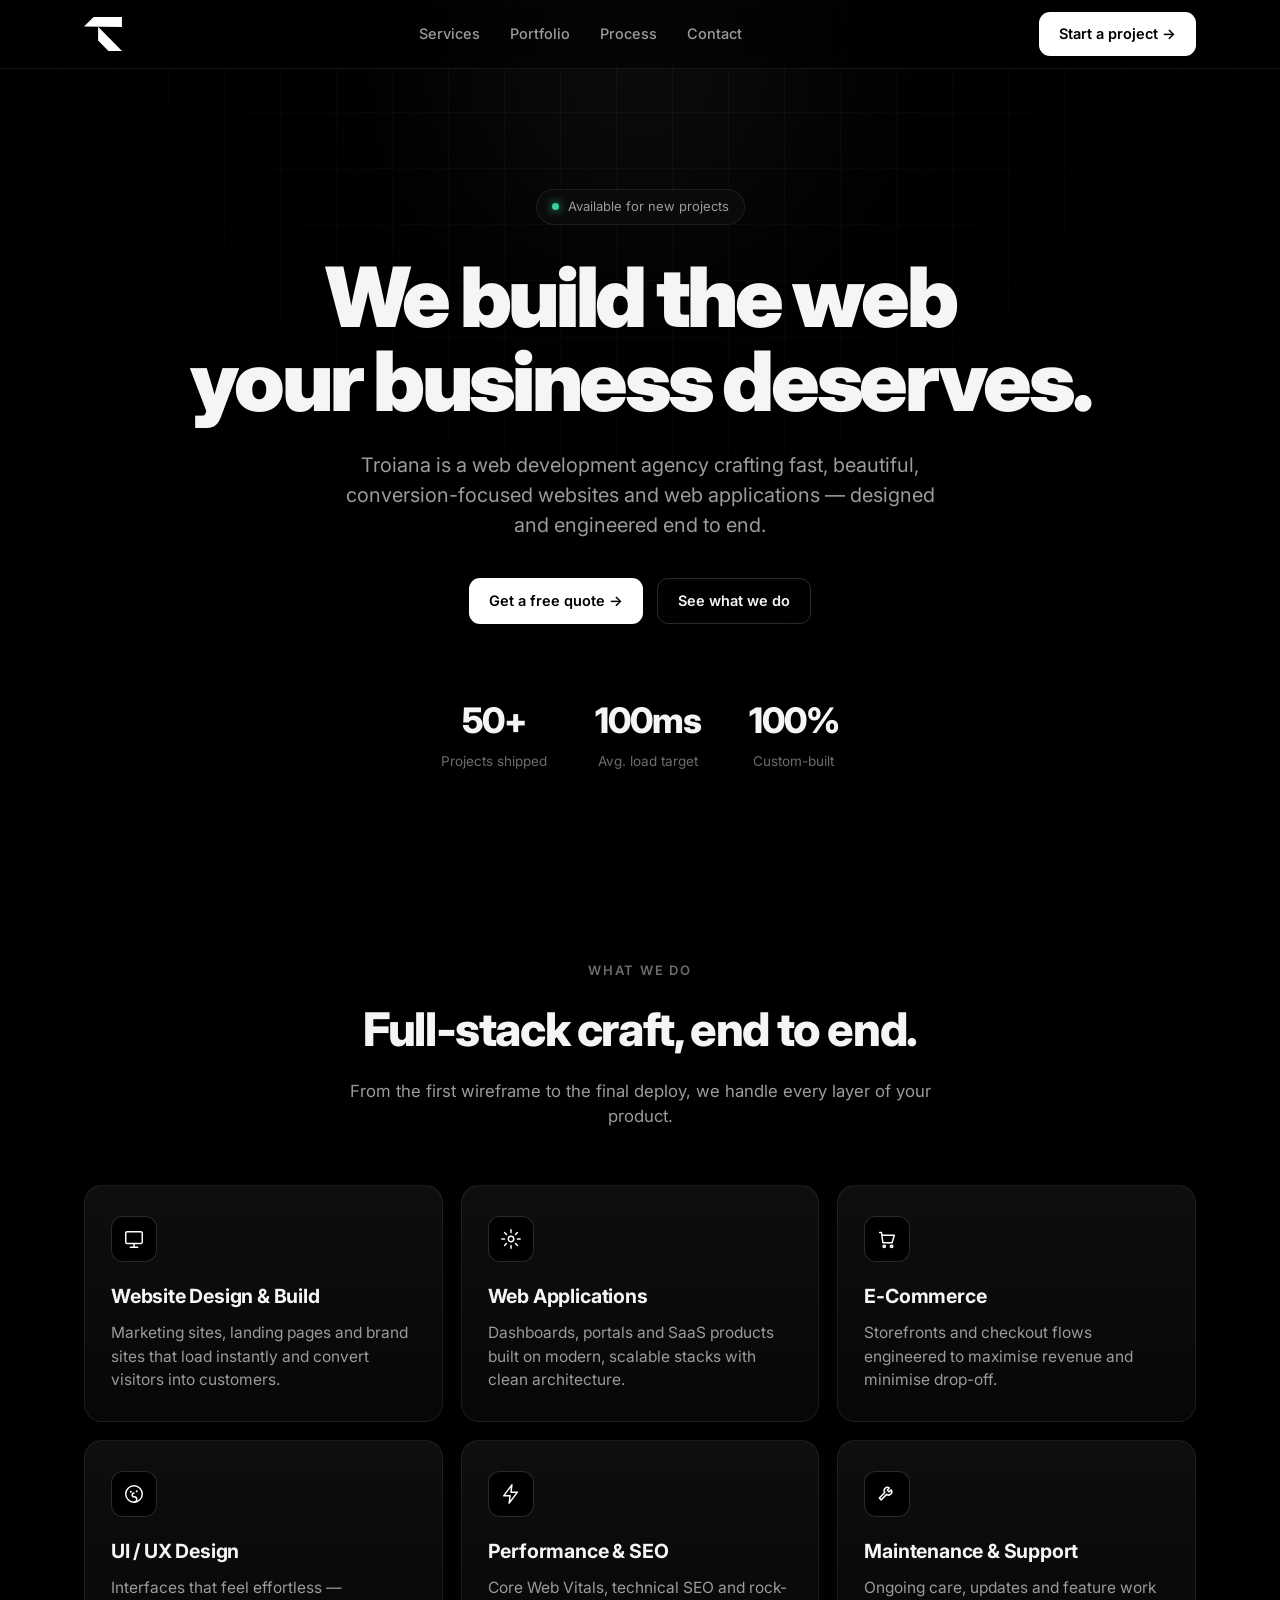
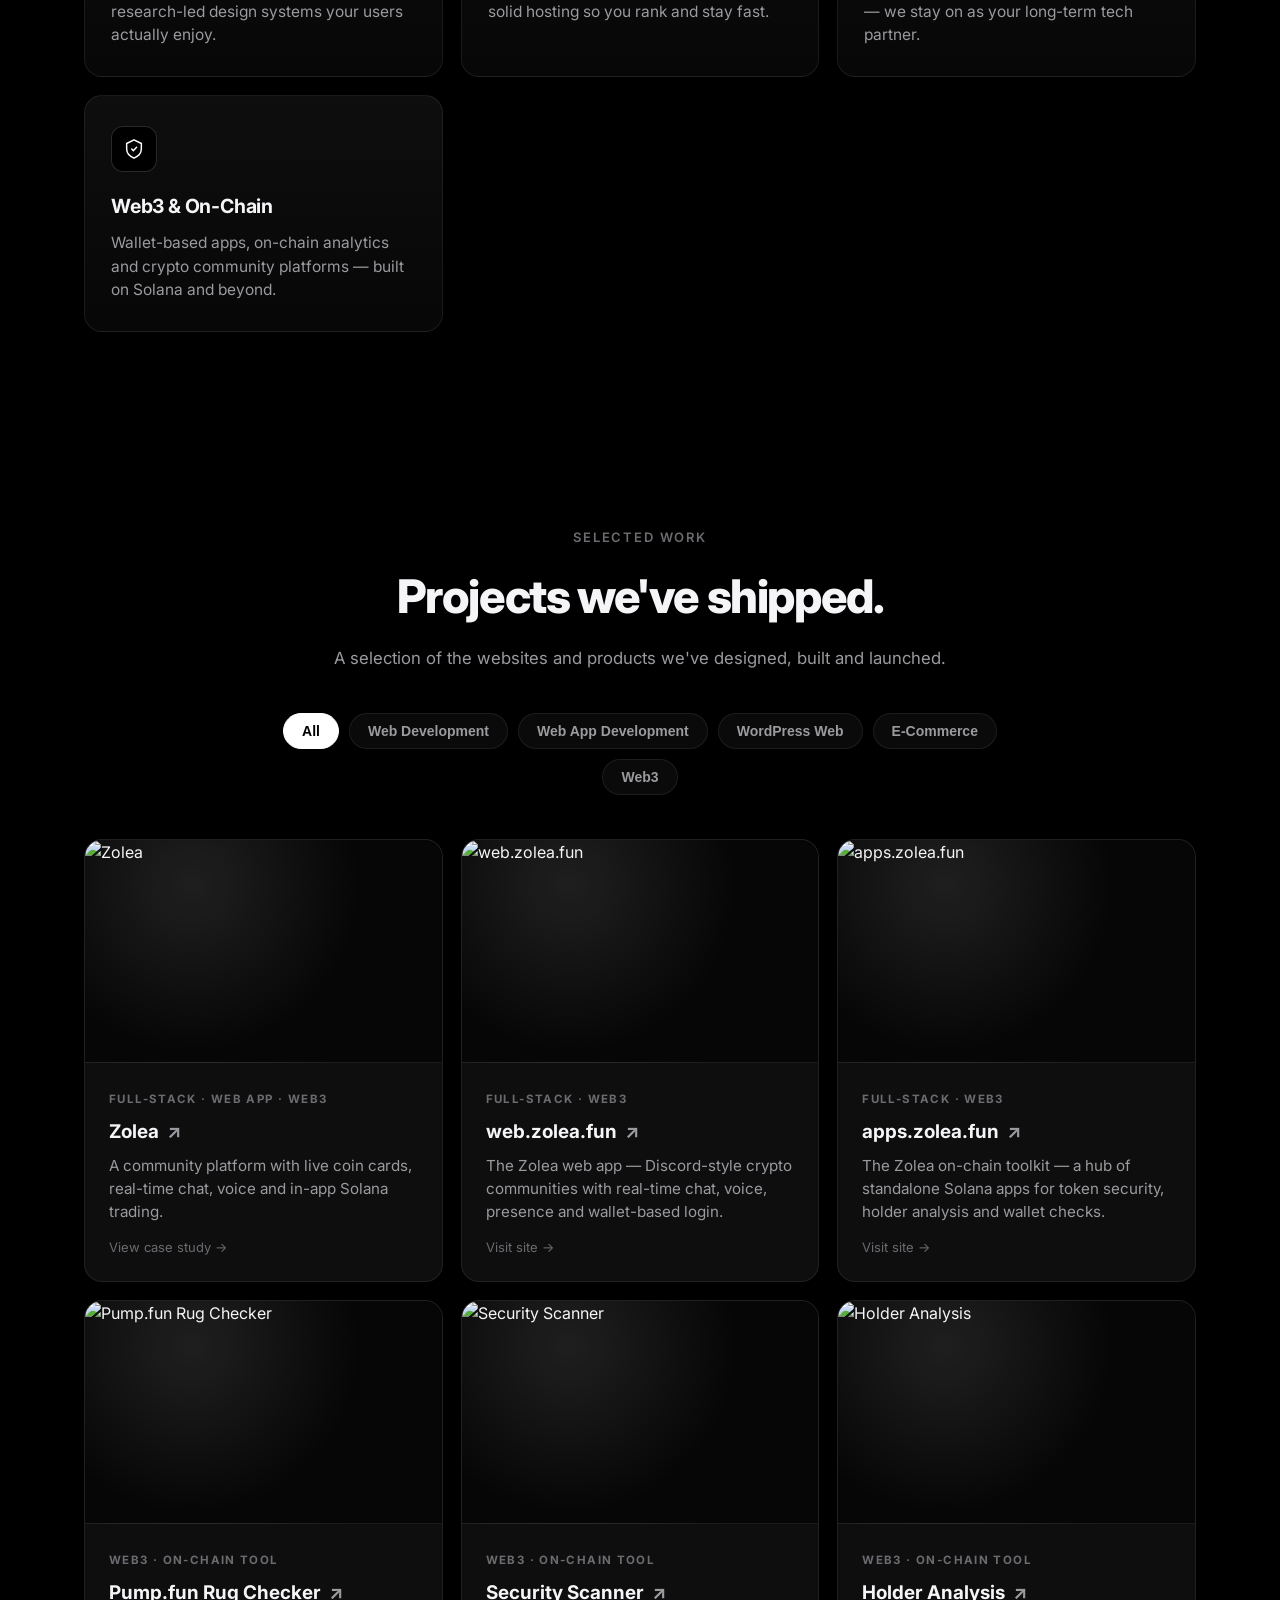
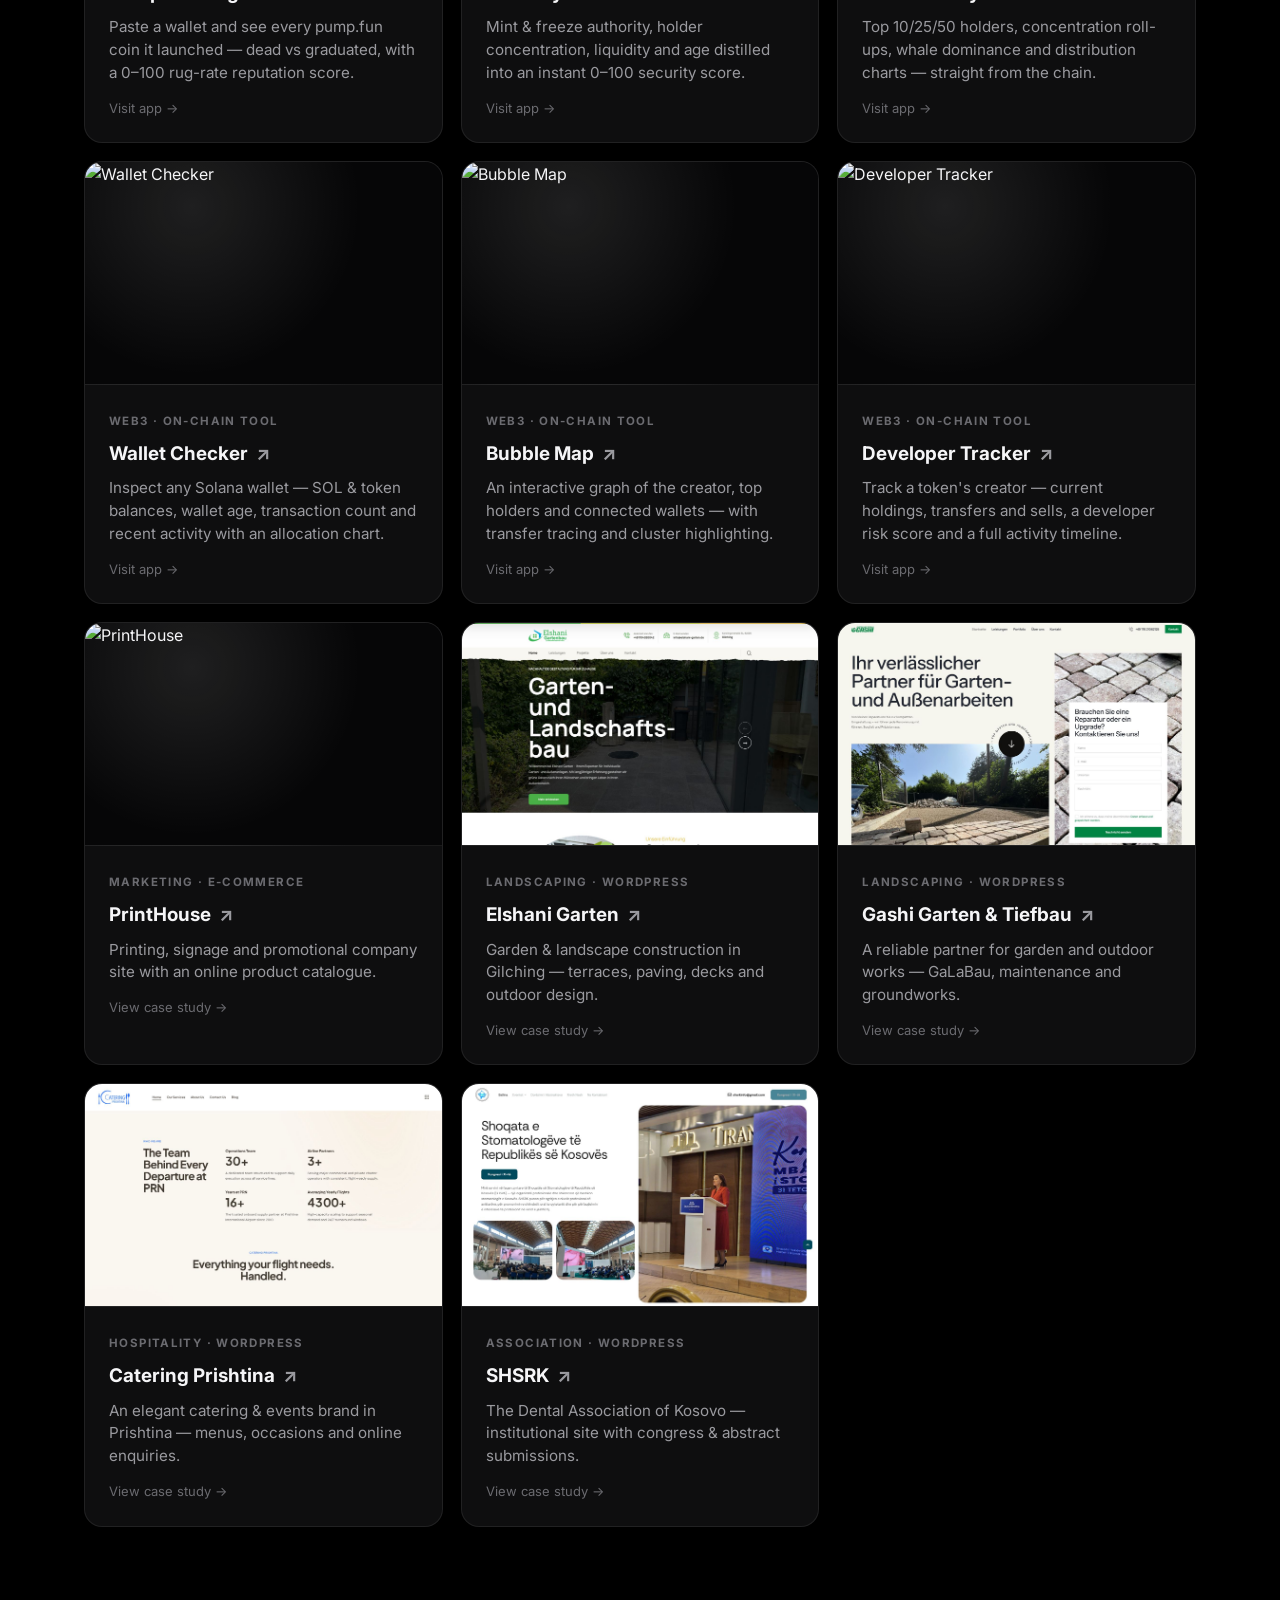
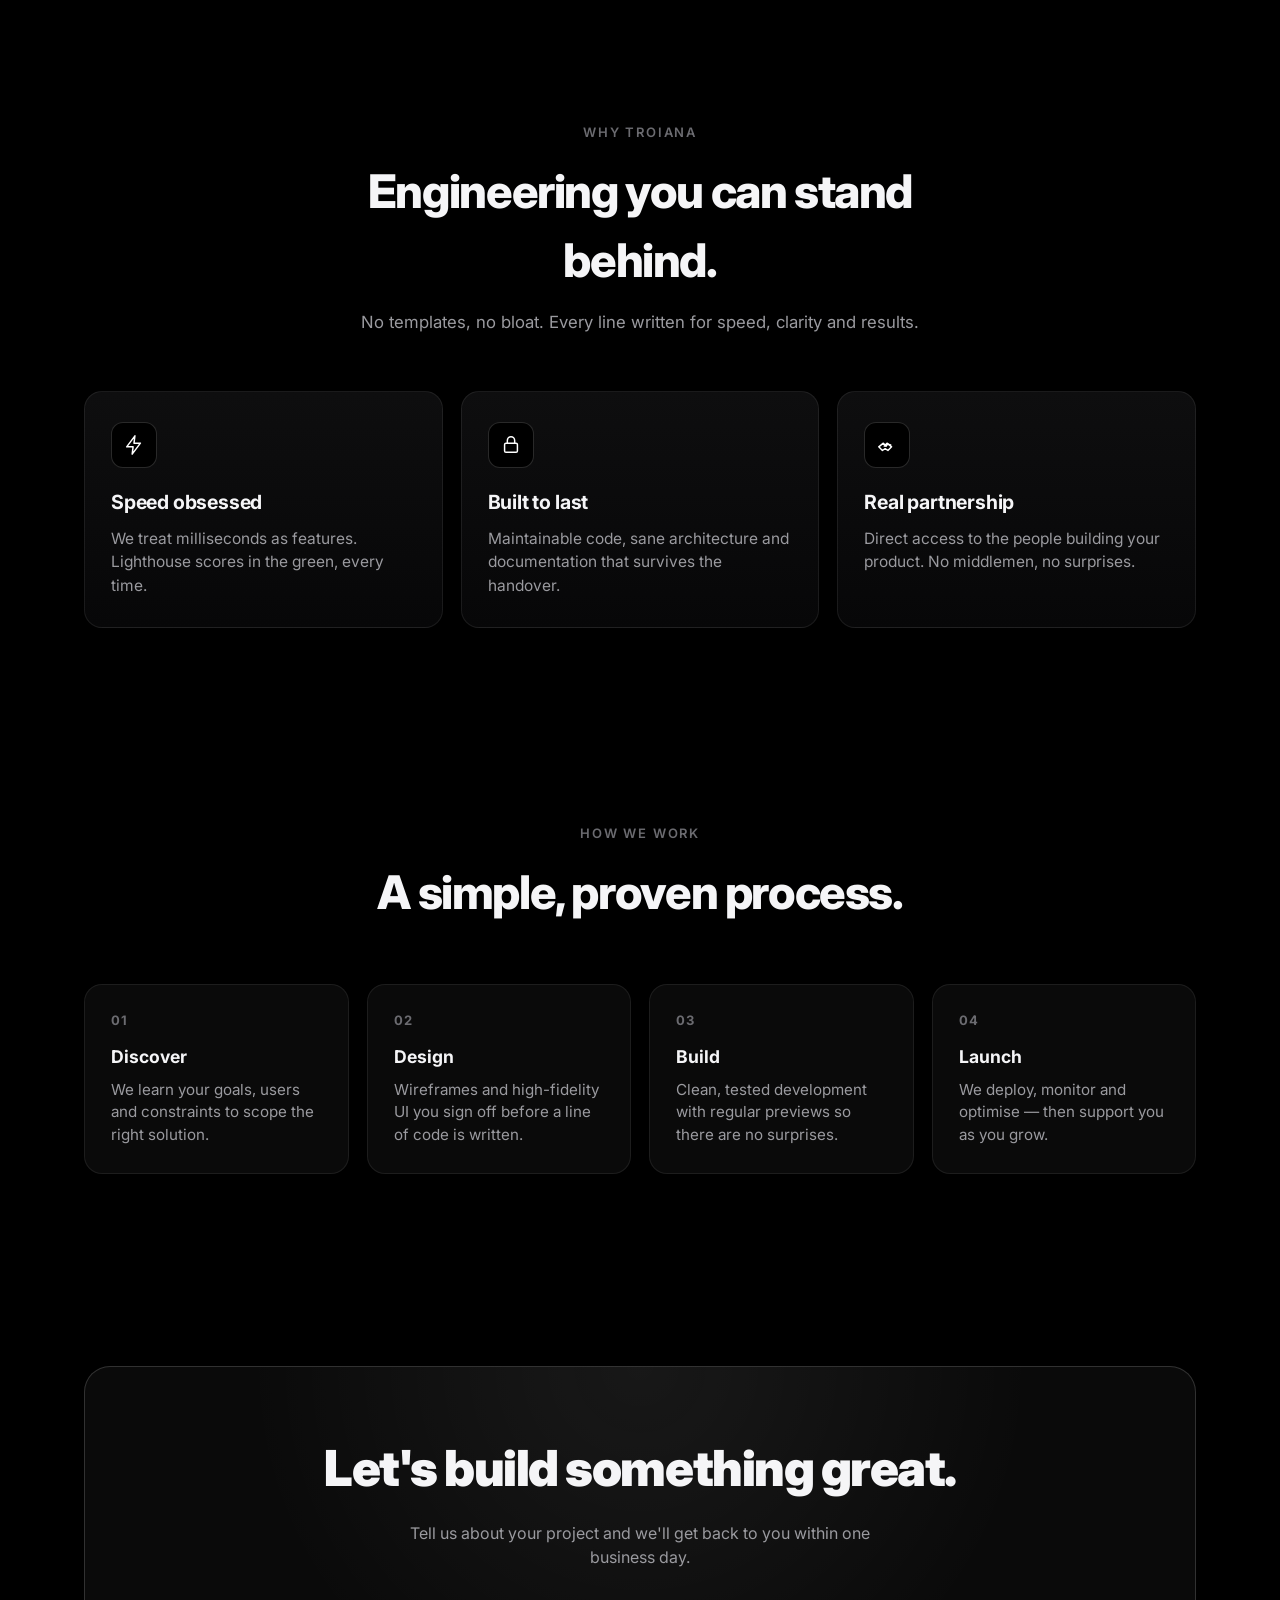
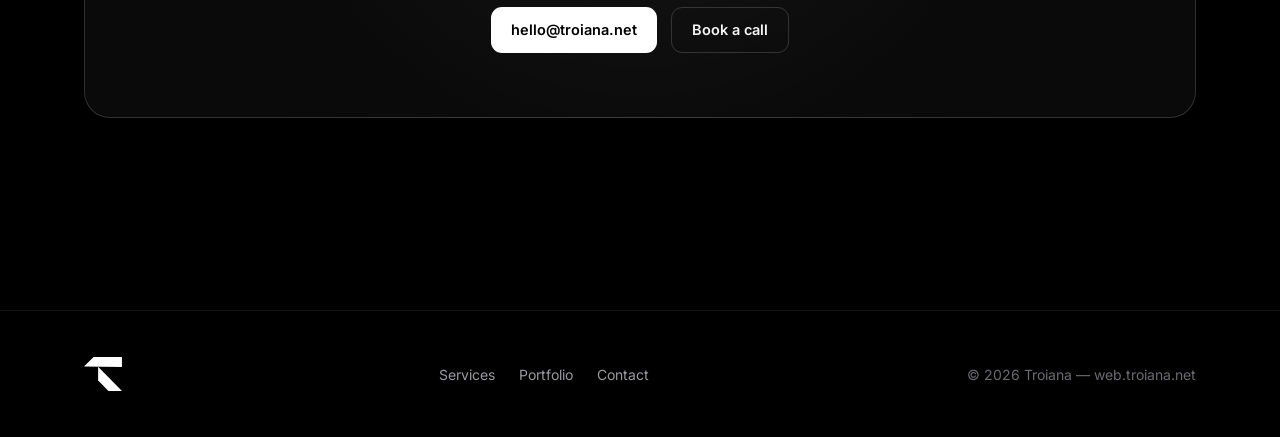
==== commit 53aeb000: "Add WordPress-style CMS + visitor counter to admin (dark theme) Revert admin to the dark Troiana the" ====
--- a/index.html
+++ b/index.html
@@ -184,17 +184,17 @@
   <section class="hero">
     <div class="wrap">
       <span class="pill"><span class="dot"></span> Available for new projects</span>
-      <h1 class="grad">We build the web<br/>your business deserves.</h1>
-      <p class="sub">Troiana is a web development agency crafting fast, beautiful, conversion-focused websites and web applications — designed and engineered end to end.</p>
+      <h1 class="grad"><!-- @HERO_TITLE -->We build the web<br/>your business deserves.<!-- @/HERO_TITLE --></h1>
+      <p class="sub"><!-- @HERO_SUB -->Troiana is a web development agency crafting fast, beautiful, conversion-focused websites and web applications — designed and engineered end to end.<!-- @/HERO_SUB --></p>
       <div class="cta">
         <a class="btn btn-primary" href="contact.html">Get a free quote →</a>
         <a class="btn btn-ghost" href="services.html">See what we do</a>
       </div>
-      <div class="metrics">
+      <div class="metrics"><!-- @METRICS -->
         <div class="metric reveal"><div class="n">50+</div><div class="l">Projects shipped</div></div>
         <div class="metric reveal"><div class="n">100ms</div><div class="l">Avg. load target</div></div>
         <div class="metric reveal"><div class="n">100%</div><div class="l">Custom-built</div></div>
-      </div>
+      <!-- @/METRICS --></div>
     </div>
   </section>
 
@@ -206,7 +206,7 @@
         <h2>Full-stack craft, end to end.</h2>
         <p>From the first wireframe to the final deploy, we handle every layer of your product.</p>
       </div>
-      <div class="grid">
+      <div class="grid"><!-- @SERVICES -->
         <div class="card reveal"><div class="ico"><svg viewBox="0 0 24 24"><rect x="3" y="4" width="18" height="13" rx="1.5"/><path d="M8 21h8M12 17v4"/></svg></div><h3>Website Design &amp; Build</h3><p>Marketing sites, landing pages and brand sites that load instantly and convert visitors into customers.</p></div>
         <div class="card reveal"><div class="ico"><svg viewBox="0 0 24 24"><circle cx="12" cy="12" r="3"/><path d="M12 2v3M12 19v3M2 12h3M19 12h3M5 5l2 2M17 17l2 2M19 5l-2 2M7 17l-2 2"/></svg></div><h3>Web Applications</h3><p>Dashboards, portals and SaaS products built on modern, scalable stacks with clean architecture.</p></div>
         <div class="card reveal"><div class="ico"><svg viewBox="0 0 24 24"><path d="M4 5h2l1.5 11h10L20 8H7"/><circle cx="9" cy="20" r="1.3"/><circle cx="17" cy="20" r="1.3"/></svg></div><h3>E-Commerce</h3><p>Storefronts and checkout flows engineered to maximise revenue and minimise drop-off.</p></div>
@@ -214,7 +214,7 @@
         <div class="card reveal"><div class="ico"><svg viewBox="0 0 24 24"><path d="M13 2 4 14h7l-1 8 9-12h-7z"/></svg></div><h3>Performance &amp; SEO</h3><p>Core Web Vitals, technical SEO and rock-solid hosting so you rank and stay fast.</p></div>
         <div class="card reveal"><div class="ico"><svg viewBox="0 0 24 24"><path d="M14.5 5.5a3.5 3.5 0 0 0-4.9 4.9l-6 6 2 2 6-6a3.5 3.5 0 0 0 4.9-4.9l-2.2 2.2-2-2z"/></svg></div><h3>Maintenance &amp; Support</h3><p>Ongoing care, updates and feature work — we stay on as your long-term tech partner.</p></div>
         <div class="card reveal"><div class="ico"><svg viewBox="0 0 24 24"><path d="M12 2 4 6v6c0 5 3.5 8 8 10 4.5-2 8-5 8-10V6z"/><path d="M9.5 12l1.8 1.8 3.5-3.6"/></svg></div><h3>Web3 &amp; On-Chain</h3><p>Wallet-based apps, on-chain analytics and crypto community platforms — built on Solana and beyond.</p></div>
-      </div>
+      <!-- @/SERVICES --></div>
     </div>
   </section>
 
@@ -234,7 +234,7 @@
         <button class="tab" data-filter="ecommerce">E-Commerce</button>
         <button class="tab" data-filter="web3">Web3</button>
       </div>
-      <div class="work-grid" id="workGrid">
+      <div class="work-grid" id="workGrid"><!-- @PROJECTS -->
         <a class="proj reveal" data-cat="webdev webapp web3" href="zolea.html">
           <div class="thumb"><img loading="lazy" src="https://image.thum.io/get/width/720/crop/450/noanimate/https://zolea.fun" alt="Zolea" /></div>
           <div class="body">
@@ -361,7 +361,7 @@
             <div class="url">View case study →</div>
           </div>
         </a>
-      </div>
+      <!-- @/PROJECTS --></div>
     </div>
   </section>
 
@@ -404,7 +404,7 @@
         <h2>Let's build something great.</h2>
         <p>Tell us about your project and we'll get back to you within one business day.</p>
         <div class="cta">
-          <a class="btn btn-primary" href="mailto:hello@troiana.net">hello@troiana.net</a>
+<!-- @CTA_EMAIL --><a class="btn btn-primary" href="mailto:hello@troiana.net">hello@troiana.net</a><!-- @/CTA_EMAIL -->
           <a class="btn btn-ghost" href="#">Book a call</a>
         </div>
       </div>
@@ -429,6 +429,9 @@
     el.style.transitionDelay = (i%6)*60 + 'ms';
     io.observe(el);
   });
+
+  // visitor counter beacon
+  new Image().src = 'count.php?_=' + Date.now();
 
   // work filter tabs
   const tabs = document.querySelectorAll('#workTabs .tab');
